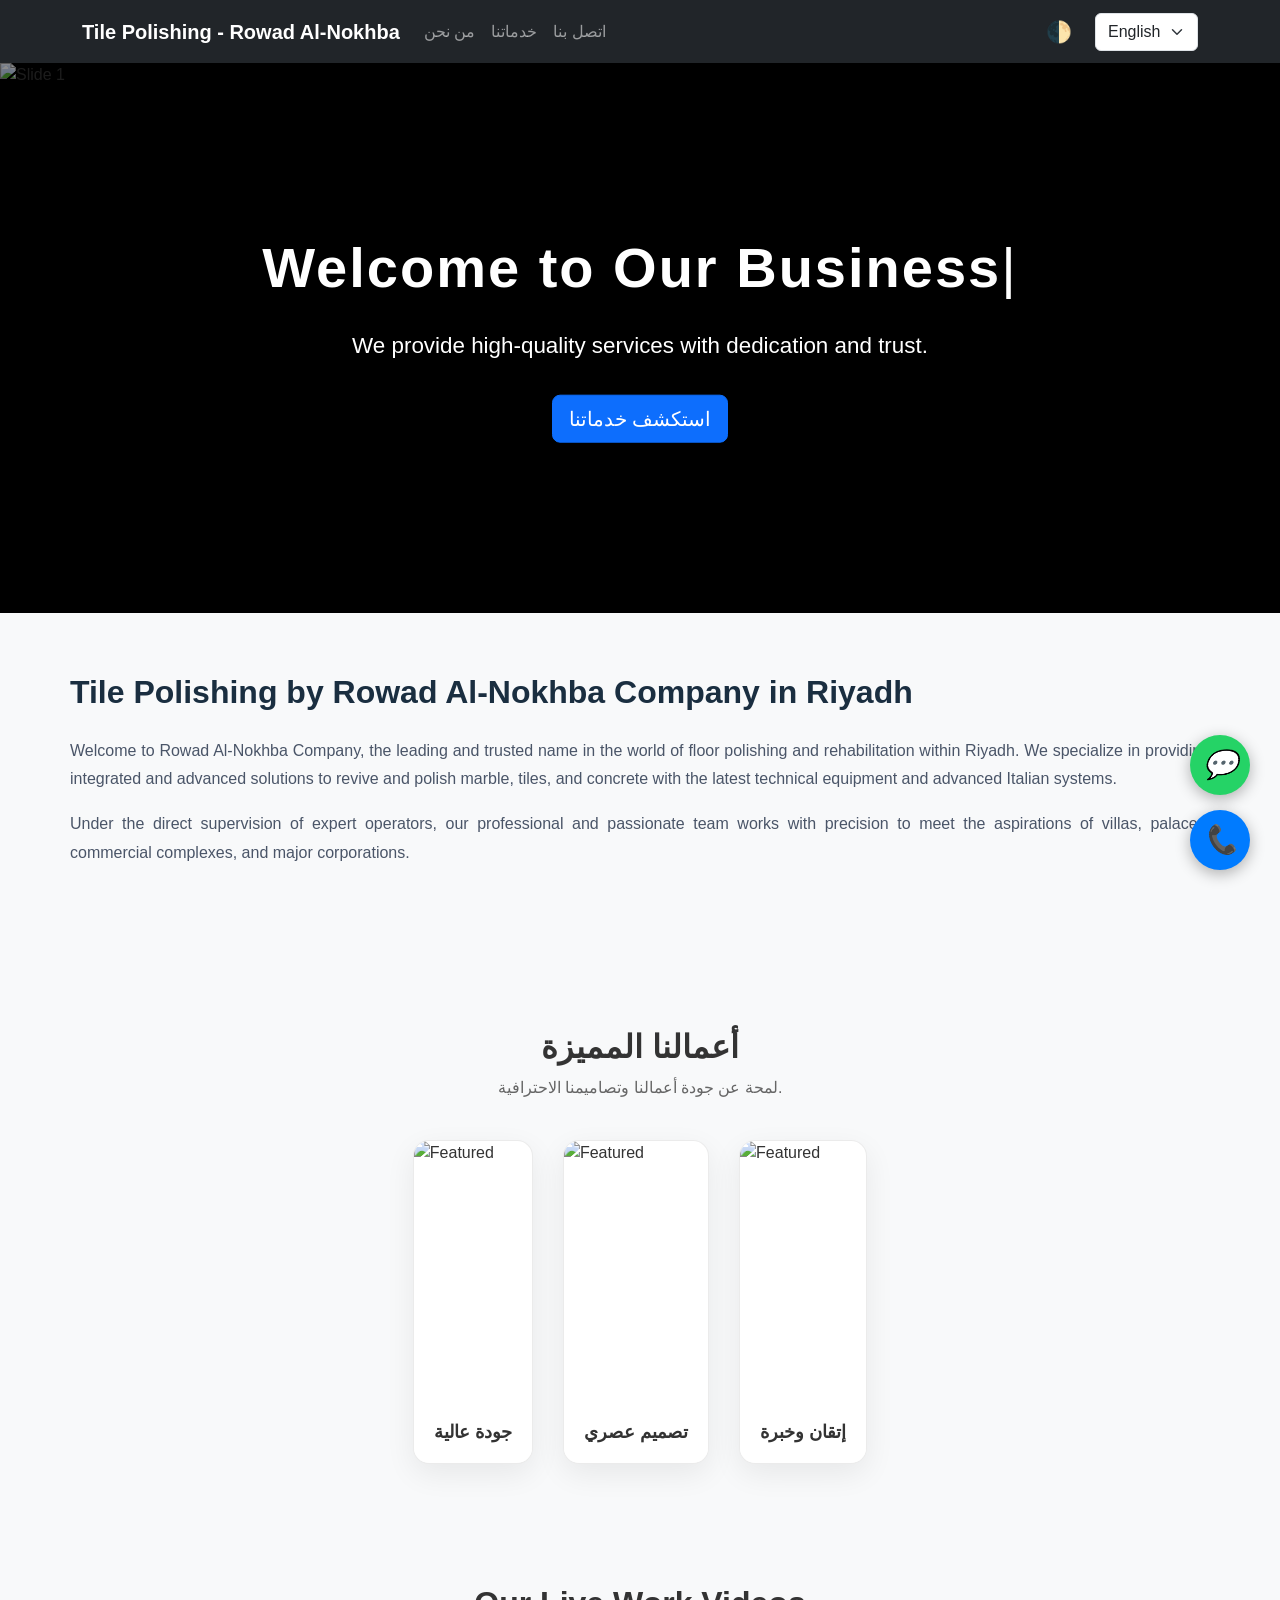
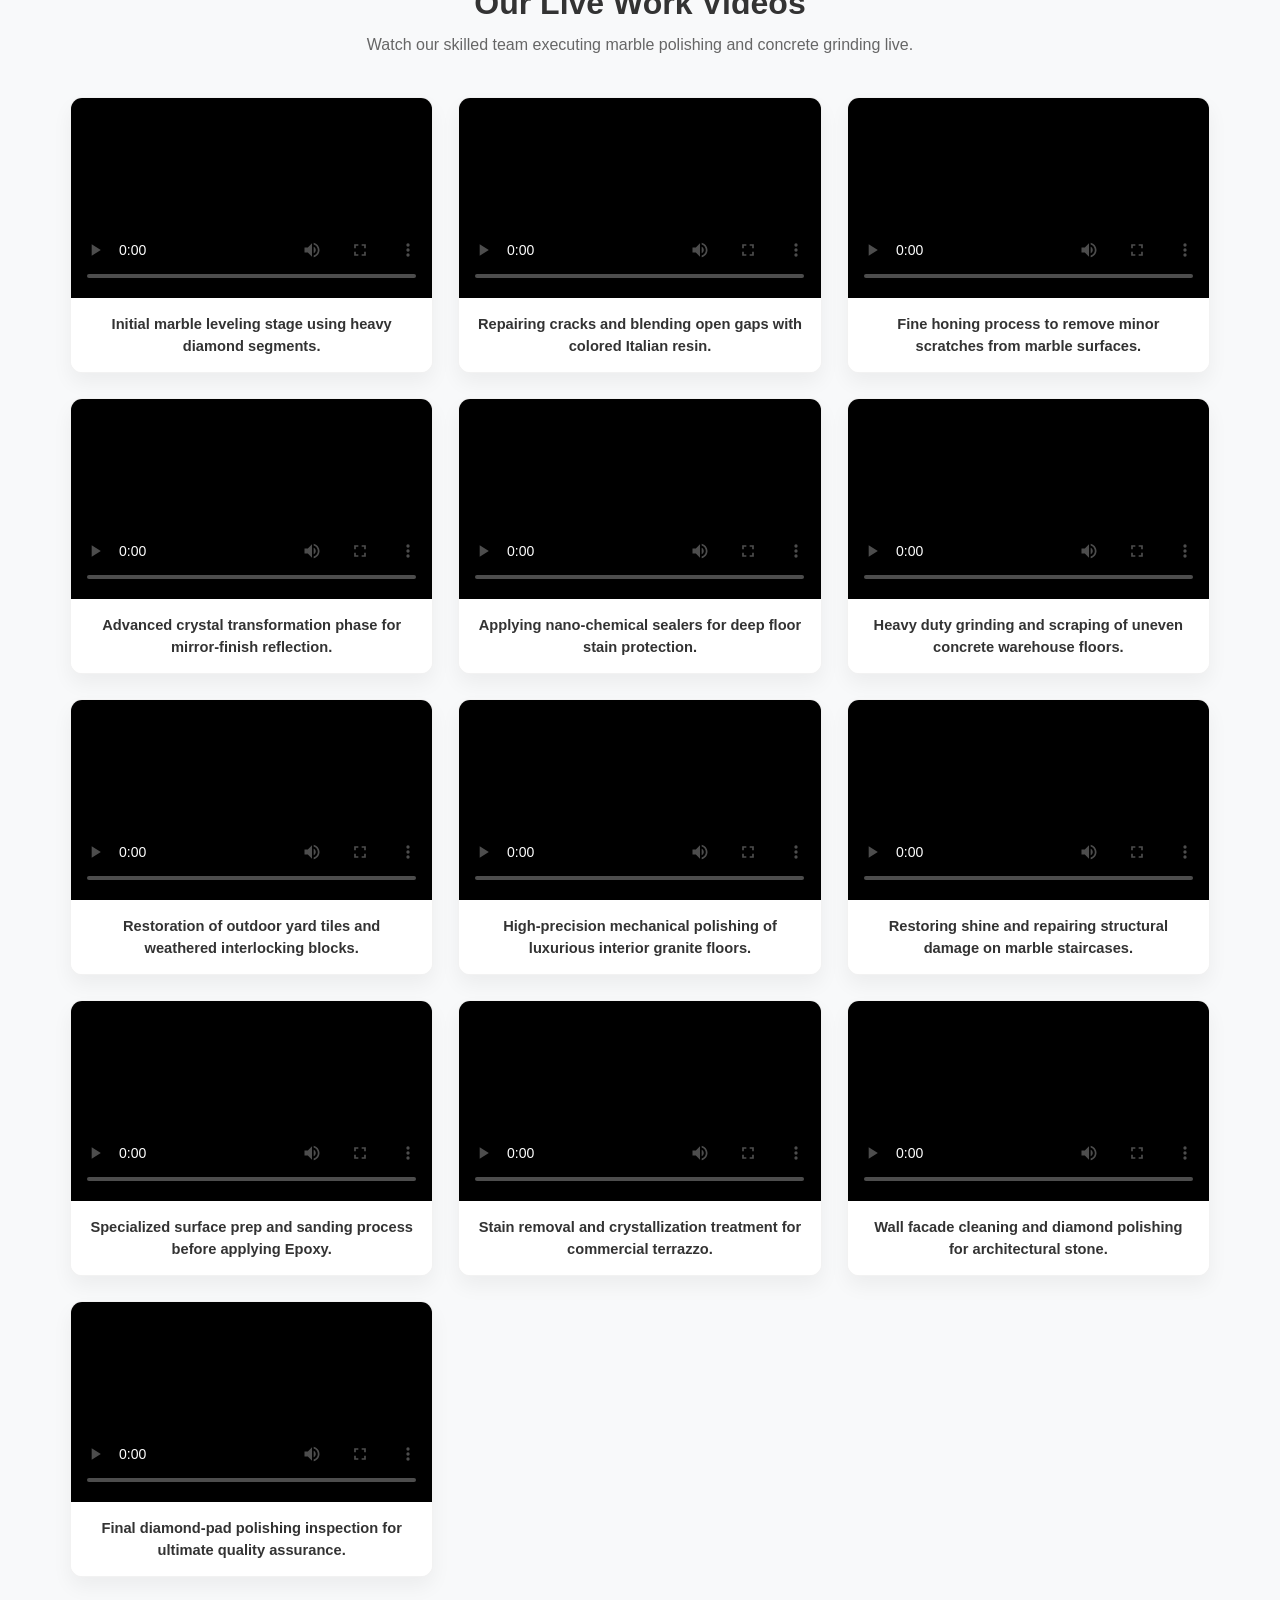
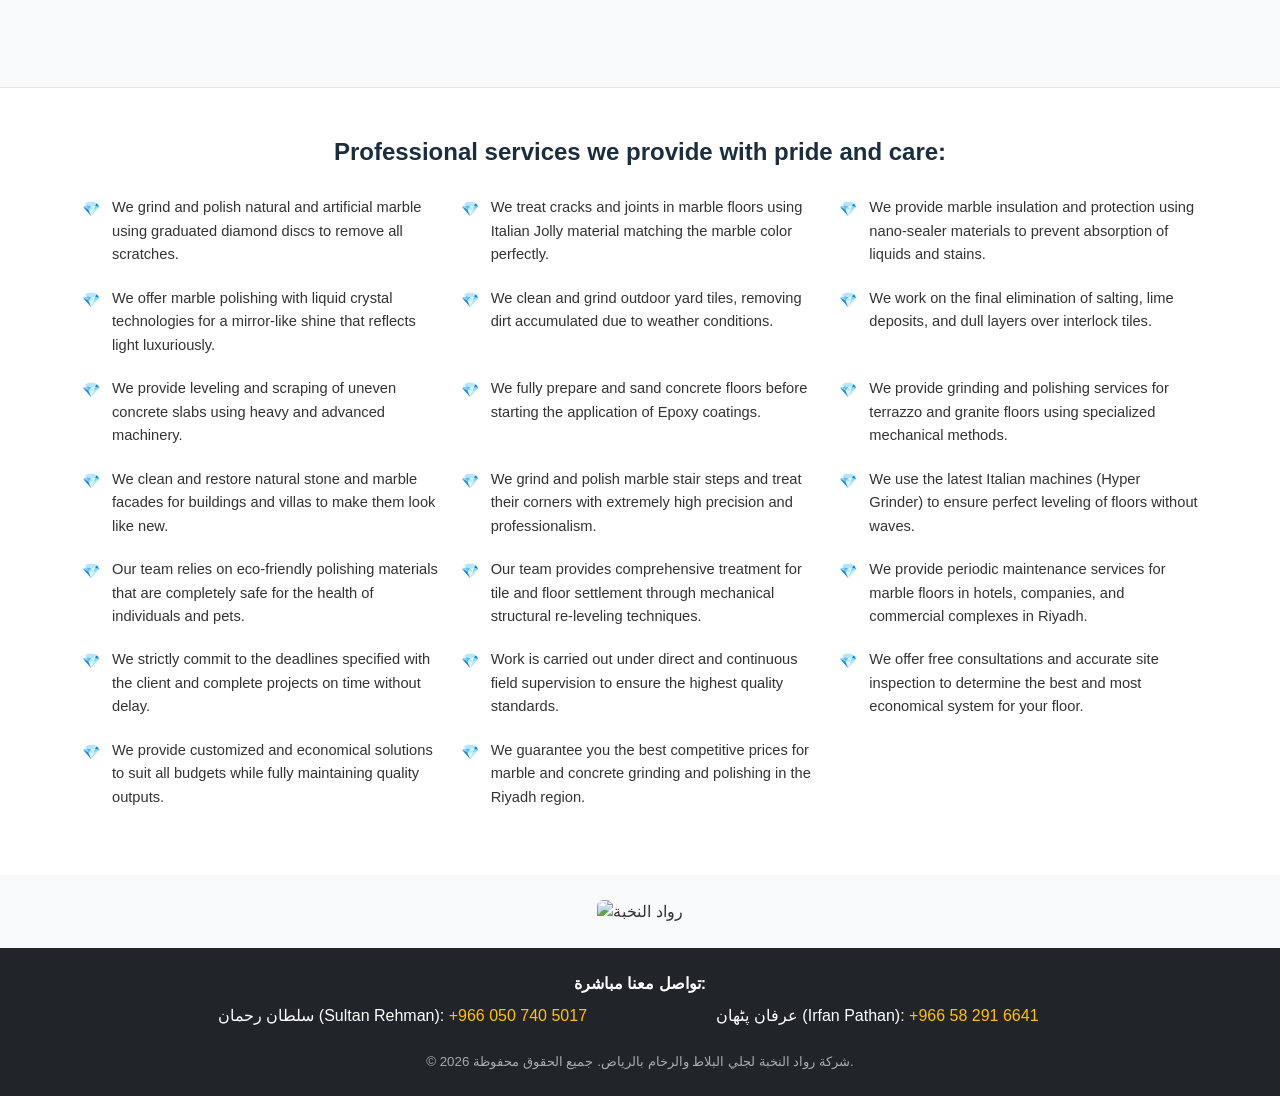
==== index.html @ 77da50af "Add files via upload" ====
<!DOCTYPE html>
<html lang="ar" dir="rtl">
<head>
  <meta charset="UTF-8">
  <meta name="google-site-verification" content="sylWSc36HoH8k6CfKswODOlBBkQBRwZ7b3nXuxPUmEs" />
  
  <title>شركة جلي بلاط ورخام بالرياض | رواد النخبة لتلميع الرخام</title>
  <meta name="description" content="افضل شركة جلي بلاط ورخام بالرياض. نقدم خدمات جلي وتلميع الرخام، تنظيف السيراميك، جلي الجرانيت، وتلميع أرضيات الموزايكو بأحدث الأجهزة وبأقل الأسعار. اتصل بنا الآن.">
  
  <!-- Updated 100+ Comprehensive Saudi SEO Keywords -->
  <meta name="keywords" content="شركة جلي بلاط بالرياض, شركة جلي رخام بالرياض, جلي بلاط بالرياض, جلي رخام بالرياض, تلميع رخام بالرياض, جلي وتلميع بلاط بالرياض, افضل شركة جلي بلاط بالرياض, ارخص شركة جلي بلاط بالرياض, جلي سيراميك بالرياض, جلي وتلميع الرخام والسيراميك, تنظيف وتلميع البلاط بالرياض, جلي رخام كريستال, جلي درج الرخام بالرياض, معالجة فواصل الرخام بالرياض, جلي بلاط حي الياسمين الرياض, جلي رخام حي الصحافة الرياض, شركة جلي بلاط حي النرجس الرياض, جلي بلاط حي الملقا الرياض, جلي رخام شمال الرياض, شركة جلي بلاط شرق الرياض, أسعار جلي البلاط والرخام بالرياض, جلي رخام طبيعي, جلي بلاط موزاييك, تلميع البورسلين, جلي وتلميع الجرانايت, إزالة البقع من الرخام, جلي بلاط حي العقيق, شركة جلي رخام حي العليا, جلي بلاط حي الملز, جلي رخام حي الروضة, جلي بلاط حي الورود, جلي رخام حي النسيم, جلي بلاط حي الشفاء, شركة جلي رخام حي طويق, جلي رخام جنوب الرياض, جلي بلاط غرب الرياض, شركة جلي بلاط وسط الرياض, أرخص سعر جلي رخام, تكلفة جلي الرخام بالمتر, فني جلي بلاط بالرياض ممتاز, شركة جلي رخام عمالة فلبينية, جلي بلاط بالسعودية, جلي رخام الفلل والقصور, تلميع بلاط الشقق والمكاتب, رواد النخبة">

  <meta name="robots" content="index, follow">
  <link rel="canonical" href="https://جلي-بلاط-رواد-النخبة.com/">
  
  <meta property="og:type" content="website">
  <meta property="og:url" content="https://جلي-بلاط-رواد-النخبة.com/">
  <meta property="og:title" content="شركة جلي بلاط ورخام بالرياض | رواد النخبة">
  <meta property="og:description" content="افضل خدمات جلي وتلميع الرخام والبلاط بالرياض بأسعار تنافسية واحترافية عالية.">
  <meta name="viewport" content="width=device-width, initial-scale=1">
  <link href="https://cdn.jsdelivr.net/npm/bootstrap@5.3.2/dist/css/bootstrap.min.css" rel="stylesheet">
  <link rel="stylesheet" href="style.css">
  <link rel="preconnect" href="https://fonts.googleapis.com">
  <link rel="preconnect" href="https://fonts.gstatic.com" crossorigin>
  <link href="https://fonts.googleapis.com/css2?family=Cairo:wght@400;600;700;800&display=swap" rel="stylesheet">
  <style>
    .business-details-section { padding: 60px 0; background-color: transparent; }
    .business-title-main { font-weight: 800; color: #1a2e40; margin-bottom: 25px; }
    .business-p-text { font-size: 12pt; line-height: 1.8; text-align: justify; color: #4a5568; }
    
    /* Video Gallery Responsive Layout Grid */
    .video-gallery-section { padding: 60px 0; background: transparent; }
    .video-grid { display: grid; grid-template-columns: repeat(auto-fit, minmax(320px, 1fr)); gap: 25px; margin-top: 35px; }
    .video-card { background: var(--card-bg); border-radius: 12px; overflow: hidden; box-shadow: 0 10px 20px rgba(0,0,0,0.05); transition: transform 0.3s ease, box-shadow 0.3s ease; border: 1px solid rgba(128,128,128,0.1); }
    .video-card:hover { transform: translateY(-5px); box-shadow: 0 15px 30px rgba(0,0,0,0.12); }
    .video-card video { width: 100%; height: 200px; object-fit: cover; display: block; background: #000; }
    .video-info-box { padding: 15px; background: var(--card-bg); text-align: center; }
    .video-info-box p { font-size: 11pt; font-weight: 600; margin: 0; color: var(--text-color); line-height: 1.5; }
    
    /* Footer Sentences Responsive Grid Styling */
    .footer-sentences-section { padding: 50px 0; background: var(--card-bg); margin-top: 50px; border-top: 1px solid rgba(128, 128, 128, 0.2); }
    .services-sentence-list { list-style: none; padding: 0; display: grid; grid-template-columns: repeat(auto-fit, minmax(300px, 1fr)); gap: 20px; margin-top: 30px; }
    .services-sentence-list li { position: relative; padding-left: 30px; font-size: 11pt; line-height: 1.6; color: var(--text-color); }
    body[dir="rtl"] .services-sentence-list li { padding-left: 0; padding-right: 30px; }
    .services-sentence-list li::before { content: "💎"; position: absolute; left: 0; top: 2px; }
    body[dir="rtl"] .services-sentence-list li::before { left: auto; right: 0; }
    
    body.dark-mode .business-title-main { color: #ffffff !important; }
    body.dark-mode .business-p-text { color: #cbd5e1 !important; }
  </style>
</head>
<body>
  <div id="pageProgressBar"></div>

  <nav class="navbar navbar-expand-lg navbar-dark bg-dark sticky-top">
    <div class="container">
      <a class="navbar-brand fw-bold" id="navBrandName" href="index.html">شركة رواد النخبة لجلي البلاط والرخام بالرياض</a>
      <button class="navbar-toggler" type="button" data-bs-toggle="collapse" data-bs-target="#mainNav">
        <span class="navbar-toggler-icon"></span>
      </button>
      <div class="collapse navbar-collapse" id="mainNav">
        <ul class="navbar-nav me-auto mb-2 mb-lg-0">
          <li class="nav-item"><a class="nav-link" href="about.html">من نحن</a></li>
          <li class="nav-item"><a class="nav-link" href="services.html">خدماتنا</a></li>
          <li class="nav-item"><a class="nav-link" href="contact.html">اتصل بنا</a></li>
        </ul>
        <div class="d-flex align-items-center">
          <button id="themeToggle" class="theme-toggle-btn" title="Toggle Theme">🌓</button>
          <select id="languageSwitcher" class="form-select">
            <option value="ar">العربية</option>
            <option value="en">English</option>
            <option value="ur">اردو</option>
          </select>
        </div>
      </div>
    </div>
  </nav>

  <div class="hero-slider-container" dir="ltr">
      <div class="hero-slider">
          <img src="01.jpg" alt="Slide 1">
          <img src="02.jpg" alt="Slide 2">
          <img src="03.jpg" alt="Slide 3">
          <img src="04.jpg" alt="Slide 4">
          <img src="05.jpg" alt="Slide 5">
          <img src="06.jpg" alt="Slide 6">
          <img src="07.jpg" alt="Slide 7">
          <img src="08.jpg" alt="Slide 8">
          <img src="09.jpg" alt="Slide 9">
          <img src="10.jpg" alt="Slide 10">
      </div>
      <div class="hero-overlay-content">
          <h1 id="homeTitle"><span id="typist-text"></span><span class="typed-cursor">|</span></h1>
          <p id="homeDesc">نقدم أفضل خدمات جلي وتلميع البلاط والرخام بأعلى جودة واحترافية بالرياض.</p>
          <a href="services.html" class="btn btn-primary btn-lg mt-3">استكشف خدماتنا</a>
      </div>
  </div>

  <section class="business-details-section container">
      <div class="row">
          <div class="col-12 mb-4">
              <h2 class="business-title-main" id="aboutBizTitle">لماذا اختيار شركة رواد النخبة بالرياض؟</h2>
              <p class="business-p-text" id="aboutBizDesc1">نحن في شركة رواد النخبة نعتبر الخيار الأول لكل من يبحث عن الجودة والدقة في اعمال جلي وتلميع الرخام والبلاط والسيراميك والجرانيت بمدينة الرياض. نعتمد على أحدث الأجهزة والمعدات الألمانية والإيطالية الحديثة.</p>
              <p class="business-p-text" id="aboutBizDesc2">فريق العمل لدينا يمتلك خبرة طويلة في معالجة الفواصل، إزالة التشققات، وإعادة البريق الطبيعي للرخام القديم والجديد ليعود كأنه تم تركيب للتو وبأقل الأسعار التنافسية.</p>
          </div>
      </div>
  </section>

  <section class="three-d-perspective container">
      <h2 style="text-align: center; margin-bottom: 10px; font-weight: 700;">أعمالنا المميزة</h2>
      <p style="text-align: center; color: var(--sub-text); margin-bottom: 40px;">لمحة عن جودة أعمالنا وتصاميمنا الاحترافية.</p>
      
      <div class="home-3d-wrapper">
          <div class="card-3d"><img src="11.jpg" alt="Featured" class="lightbox-trigger"><div class="card-info"><h3>جودة عالية</h3></div></div>
          <div class="card-3d"><img src="12.jpg" alt="Featured" class="lightbox-trigger"><div class="card-info"><h3>تصميم عصري</h3></div></div>
          <div class="card-3d"><img src="13.jpg" alt="Featured" class="lightbox-trigger"><div class="card-info"><h3>إتقان وخبرة</h3></div></div>
      </div>
  </section>

  <section class="video-gallery-section container">
      <h2 style="text-align: center; font-weight: 700; margin-bottom: 10px;" id="videoMainTitle">فيديوهات أعمالنا</h2>
      <p style="text-align: center; color: var(--sub-text); margin-bottom: 40px;" id="videoMainSub">شاهد فريقنا المحترف وهو يقوم بعمليات جلي وتلميع الرخام مباشرة.</p>
      
      <div class="video-grid" id="dynamicVideoGrid">
          </div>
  </section>

  <section class="footer-sentences-section">
      <div class="container">
          <h3 class="business-title-main" style="font-size: 18pt; text-align: center;" id="listTitle">خدماتنا الرئيسية</h3>
          <ul class="services-sentence-list" id="arabicSentencesList">
              <li>جلي وتلميع الرخام الطبيعي والصناعي بكفاءة عالية.</li>
              <li>تنظيف وجلي البلاط وإزالة البقع المستعصية.</li>
              <li>تلميع أرضيات السيراميك والجرانيت والموزايكو.</li>
              <li>معالجة الفواصل وسد الشقوق بأفضل المواد المستوردة.</li>
          </ul>
      </div>
  </section>

  <!-- Center Image 51.jpg right above footer contact details -->
  <div class="container text-center my-4">
      <img src="51.jpg" alt="رواد النخبة" class="img-fluid rounded" style="max-height: 600px; object-fit: cover;">
  </div>

  <!-- Footer Contact Details -->
  <footer class="bg-dark text-white text-center py-4 mt-4">
      <div class="container">
          <p class="mb-2 fw-bold" style="font-size: 12pt;">تواصل معنا مباشرة:</p>
          <div class="row justify-content-center">
              <div class="col-md-5 mb-2">
                  <span>سلطان رحمان (Sultan Rehman): </span>
                  <a href="tel:+9660507405017" class="text-warning text-decoration-none" dir="ltr">+966 050 740 5017</a>
              </div>
              <div class="col-md-5 mb-2">
                  <span>عرفان پٹھان (Irfan Pathan): </span>
                  <a href="tel:+966582916641" class="text-warning text-decoration-none" dir="ltr">+966 58 291 6641</a>
              </div>
          </div>
          <p class="mt-3 mb-0" style="font-size: 10pt; color: #aaa;">&copy; 2026 شركة رواد النخبة لجلي البلاط والرخام بالرياض. جميع الحقوق محفوظة.</p>
      </div>
  </footer>

  <div id="lightboxModal" class="lightbox-modal">
      <span class="lightbox-close" id="lightboxClose">&times;</span>
      <img class="lightbox-content" id="lightboxImg">
  </div>

  <div id="backToTop" class="back-to-top" title="Scroll to Top">▲</div>

  <div class="floating-actions-bar">
      <a href="https://wa.me/966507405017" target="_blank" class="action-btn btn-whatsapp" title="WhatsApp Chat"><i>💬</i></a>
      <a href="tel:+966507405017" class="action-btn btn-call" title="Call Us Now"><i>📞</i></a>
  </div>

  <script src="https://cdn.jsdelivr.net/npm/bootstrap@5.3.2/dist/js/bootstrap.bundle.min.js"></script>
  <script src="lang.js"></script>
</body>
</html>
---- style.css ----
/* --- GLOBAL BUSINESS THEME & VARIABLE CONTROL --- */
:root {
    --bg-color: #f8f9fa;
    --text-color: #333333;
    --card-bg: #ffffff;
    --sub-text: #666666;
    --border-color: rgba(0, 0, 0, 0.08);
    --primary-color: #007bff;
}

[data-theme="dark"] {
    --bg-color: #121212;
    --text-color: #e0e0e0;
    --card-bg: #1e1e1e;
    --sub-text: #b0b0b0;
    --border-color: rgba(255, 255, 255, 0.08);
    --primary-color: #375a7f;
}

body {
    font-family: 'Segoe UI', Tahoma, Geneva, Verdana, sans-serif;
    background-color: var(--bg-color);
    color: var(--text-color);
    overflow-x: hidden;
    transition: background-color 0.3s ease, color 0.3s ease;
}

/* --- LIVE PAGE LOADING PROGRESS BAR --- */
#pageProgressBar {
    position: fixed;
    top: 0;
    left: 0;
    height: 4px;
    width: 0%;
    background-color: #ffc107;
    z-index: 10050;
    transition: width 0.1s ease;
}

/* --- THEME TOGGLE BUTTON STYLES --- */
.theme-toggle-btn {
    background: none;
    border: none;
    font-size: 1.3rem;
    cursor: pointer;
    padding: 8px;
    margin-right: 15px;
    color: #fff;
    transition: transform 0.2s;
}
.theme-toggle-btn:hover {
    transform: scale(1.1);
}

/* --- TYPIST EFFECT CURSOR --- */
.typed-cursor {
    font-weight: 200;
    animation: blinkTypist 0.7s infinite;
}
@keyframes blinkTypist {
    0%, 100% { opacity: 1; }
    50% { opacity: 0; }
}

/* --- PROFESSIONAL HERO AUTO-SLIDER (FIXED) --- */
.hero-slider-container {
    position: relative;
    width: 100%;
    height: 550px;
    overflow: hidden;
    background: #000000;
}

.hero-slider {
    display: flex;
    width: 1000%;
    height: 100%;
    margin: 0;
    padding: 0;
    animation: autoScrollSlider 35s infinite ease-in-out;
}

/* Force Left to Right alignment inside slider even in Arabic/Urdu */
body[dir="rtl"] .hero-slider {
    flex-direction: row;
}

.hero-slider img {
    width: 10%;
    height: 100%;
    object-fit: cover;
    filter: brightness(55%);
    display: block;
}

.hero-overlay-content {
    position: absolute;
    top: 50%;
    left: 50%;
    transform: translate(-50%, -50%);
    text-align: center;
    color: #ffffff;
    z-index: 10;
    width: 80%;
}

.hero-overlay-content h1 {
    font-size: 3.5rem;
    font-weight: 800;
    letter-spacing: 2px;
    margin-bottom: 15px;
    text-shadow: 0 4px 15px rgba(0,0,0,0.6);
    min-height: 80px;
}

.hero-overlay-content p {
    font-size: 1.4rem;
    text-shadow: 0 2px 10px rgba(0,0,0,0.5);
}

/* Smooth Navigation Loop over 10 elements */
@keyframes autoScrollSlider {
    0%, 8% { transform: translateX(0); }
    10%, 18% { transform: translateX(-10%); }
    20%, 28% { transform: translateX(-20%); }
    30%, 38% { transform: translateX(-30%); }
    40%, 48% { transform: translateX(-40%); }
    50%, 58% { transform: translateX(-50%); }
    60%, 68% { transform: translateX(-60%); }
    70%, 78% { transform: translateX(-70%); }
    80%, 88% { transform: translateX(-80%); }
    90%, 98% { transform: translateX(-90%); }
    100% { transform: translateX(0); }
}

/* Force Left-To-Right direction transformations for animation engine */
/* Sahi Tareeqa: Keyframes ko hamesha baher alag rakhein */
@keyframes autoScrollSliderRTL {
    0%, 8% { transform: translateX(0); }
    10%, 18% { transform: translateX(10%); }
    20%, 28% { transform: translateX(20%); }
    30%, 38% { transform: translateX(30%); }
    40%, 48% { transform: translateX(40%); }
    50%, 58% { transform: translateX(50%); }
    60%, 68% { transform: translateX(60%); }
    70%, 78% { transform: translateX(70%); }
    80%, 88% { transform: translateX(80%); }
    90%, 98% { transform: translateX(90%); }
    100% { transform: translateX(0); }
}

/* Agar aapko is animation ko RTL par apply karna hai, to niche is tarah likhein: */
body[dir="rtl"] .your-slider-track-class {
    animation: autoScrollSliderRTL 25s infinite linear;
}

/* --- SKELETON LOADING SCREEN (PREMIUM LAZY LOADING) --- */
.skeleton-card {
    background: var(--card-bg);
    border-radius: 16px;
    overflow: hidden;
    height: 360px;
    border: 1px solid var(--border-color);
    position: relative;
}
.skeleton-img {
    width: 100%;
    height: 260px;
    background: linear-gradient(90deg, #eceff1 25%, #f6f7f8 50%, #eceff1 75%);
    background-size: 200% 100%;
    animation: skeletonShine 1.5s infinite;
}
.skeleton-text {
    height: 20px;
    width: 70%;
    margin: 25px auto 0 auto;
    background: linear-gradient(90deg, #eceff1 25%, #f6f7f8 50%, #eceff1 75%);
    background-size: 200% 100%;
    animation: skeletonShine 1.5s infinite;
    border-radius: 4px;
}
[data-theme="dark"] .skeleton-img, 
[data-theme="dark"] .skeleton-text {
    background: linear-gradient(90deg, #2c2c2c 25%, #3a3a3a 50%, #2c2c2c 75%);
    background-size: 200% 100%;
}
@keyframes skeletonShine {
    0% { background-position: 200% 0; }
    100% { background-position: -200% 0; }
}

/* Loaded configurations */
.card-3d.loading img,
.card-3d.loading .card-info {
    opacity: 0;
}

/* --- 3D GLORIOUS GALLERY STYLES --- */
.three-d-perspective {
    perspective: 1000px;
    padding: 60px 20px;
}

.home-3d-wrapper {
    display: flex;
    justify-content: center;
    gap: 30px;
    flex-wrap: wrap;
    margin-top: 30px;
}

.gallery-3d-grid {
    display: grid;
    grid-template-columns: repeat(auto-fill, minmax(280px, 1fr));
    gap: 35px;
    padding: 20px;
    max-width: 1200px;
    margin: 0 auto;
}

.card-3d {
    position: relative;
    background: var(--card-bg);
    border-radius: 16px;
    overflow: hidden;
    box-shadow: 0 10px 30px rgba(0, 0, 0, 0.07);
    transition: transform 0.5s cubic-bezier(0.25, 1, 0.5, 1), box-shadow 0.5s cubic-bezier(0.25, 1, 0.5, 1), background-color 0.3s;
    transform-style: preserve-3d;
    cursor: pointer;
    border: 1px solid var(--border-color);
}

.card-3d img {
    width: 100%;
    height: 260px;
    object-fit: cover;
    display: block;
    transition: transform 0.5s ease, opacity 0.3s ease;
}

.card-info {
    padding: 20px;
    background: var(--card-bg);
    transform: translateZ(20px);
    transition: background-color 0.3s, opacity 0.3s ease;
}

.card-info h3 {
    margin: 0;
    font-size: 1.15rem;
    color: var(--text-color);
    font-weight: 600;
}

.card-3d:hover {
    transform: translateY(-12px) rotateX(4deg) rotateY(-2deg) scale(1.02);
    box-shadow: 0 20px 40px rgba(0, 0, 0, 0.15);
}

.card-3d:hover img {
    transform: scale(1.06);
}

/* --- PREMIUM IMAGE LIGHTBOX POP-UP EFFECT --- */
.lightbox-modal {
    display: none;
    position: fixed;
    z-index: 10000;
    top: 0;
    left: 0;
    width: 100%;
    height: 100%;
    background-color: rgba(0, 0, 0, 0.9);
    align-items: center;
    justify-content: center;
    opacity: 0;
    transition: opacity 0.3s ease;
    backdrop-filter: blur(8px);
}

.lightbox-modal.show {
    display: flex;
    opacity: 1;
}

.lightbox-content {
    max-width: 85%;
    max-height: 80vh;
    border-radius: 8px;
    box-shadow: 0 5px 25px rgba(0,0,0,0.5);
    transform: scale(0.9);
    transition: transform 0.3s ease;
}

.lightbox-modal.show .lightbox-content {
    transform: scale(1);
}

.lightbox-close {
    position: absolute;
    top: 25px;
    right: 35px;
    color: #f1f1f1;
    font-size: 40px;
    font-weight: bold;
    cursor: pointer;
    transition: color 0.2s;
}

.lightbox-close:hover {
    color: #bbb;
}

/* --- INTERACTIVE FAQ ACCORDION --- */
.faq-section {
    padding: 60px 20px;
    max-width: 800px;
    margin: 0 auto;
}
.faq-item {
    background: var(--card-bg);
    border: 1px solid var(--border-color);
    border-radius: 8px;
    margin-bottom: 15px;
    overflow: hidden;
    transition: background-color 0.3s;
}
.faq-question {
    padding: 20px;
    font-weight: 600;
    cursor: pointer;
    display: flex;
    justify-content: space-between;
    align-items: center;
    user-select: none;
}
.faq-answer {
    max-height: 0;
    overflow: hidden;
    padding: 0 20px;
    color: var(--sub-text);
    transition: max-height 0.3s ease, padding 0.3s ease;
}
.faq-item.active .faq-answer {
    max-height: 200px;
    padding: 0 20px 20px 20px;
}
.faq-toggle-icon {
    transition: transform 0.3s;
}
.faq-item.active .faq-toggle-icon {
    transform: rotate(180deg);
}

/* --- BACK TO TOP FLOATING BUTTON --- */
.back-to-top {
    position: fixed;
    bottom: 180px;
    right: 30px;
    width: 50px;
    height: 50px;
    background-color: var(--primary-color);
    color: white;
    border-radius: 50%;
    display: flex;
    align-items: center;
    justify-content: center;
    font-size: 20px;
    cursor: pointer;
    box-shadow: 0 4px 10px rgba(0,0,0,0.2);
    opacity: 0;
    visibility: hidden;
    transition: opacity 0.3s, visibility 0.3s, transform 0.3s;
    z-index: 9998;
}
.back-to-top.show {
    opacity: 1;
    visibility: visible;
}
.back-to-top:hover {
    transform: scale(1.1);
    color: white;
}

/* --- FLOATING ACTIONS SMART WIDGETS --- */
.floating-actions-bar {
    position: fixed;
    bottom: 30px;
    right: 30px;
    display: flex;
    flex-direction: column;
    gap: 15px;
    z-index: 9999;
}

.action-btn {
    width: 60px;
    height: 60px;
    border-radius: 50%;
    display: flex;
    align-items: center;
    justify-content: center;
    color: white;
    text-decoration: none;
    font-size: 28px;
    box-shadow: 0 4px 15px rgba(0,0,0,0.3);
    transition: transform 0.3s ease, filter 0.3s ease;
}

.action-btn:hover {
    transform: scale(1.1) translateY(-3px);
    color: white;
}

.btn-whatsapp { background-color: #25D366; }
.btn-call { background-color: #007bff; }

/* --- PREMIUM 3D EFFECT FOR OWNER PORTRAIT IN ABOUT PAGE --- */
.owner-3d-perspective {
    perspective: 1000px;
    display: flex;
    justify-content: center;
    align-items: center;
    padding: 20px 0;
}

.owner-card-3d {
    position: relative;
    width: 280px; /* Portrait configuration size */
    height: 350px;
    border-radius: 16px;
    overflow: hidden;
    box-shadow: 0 15px 35px rgba(0, 0, 0, 0.12);
    /* Incline configuration for 3D look */
    transform: rotateX(6deg) rotateY(-8deg) scale(0.98);
    transform-style: preserve-3d;
    transition: transform 0.6s cubic-bezier(0.25, 1, 0.5, 1), box-shadow 0.6s cubic-bezier(0.25, 1, 0.5, 1);
    border: 1px solid var(--border-color);
    background: var(--card-bg);
}

.owner-img-3d {
    width: 100%;
    height: 100%;
    object-fit: cover;
    display: block;
    transition: transform 0.6s ease;
}

/* Hover Dynamic State (Interactive Physics) */
.owner-card-3d:hover {
    transform: translateY(-5px) rotateX(0deg) rotateY(0deg) scale(1.02);
    box-shadow: 0 25px 50px rgba(0, 0, 0, 0.22);
}

.owner-card-3d:hover .owner-img-3d {
    transform: scale(1.05);
}
/* --- PREMIUM BUSINESS FOOTER LAYOUT --- */
.business-footer-section {
    background-color: #1a1a1a; /* Professional Dark Base Layout */
    color: #ffffff;
    padding: 60px 0 20px 0;
    margin-top: 80px;
    border-top: 3px solid var(--primary-color);
}

/* Force specific structural rules under light/dark controls if needed */
[data-theme="dark"] .business-footer-section {
    background-color: #0d0d0d;
    border-top: 3px solid var(--primary-color);
}

.footer-brand-title {
    font-family: 'Cairo', sans-serif;
    font-size: 1.6rem;
    font-weight: 800;
    margin-bottom: 15px;
    color: #ffffff;
}

.footer-brand-desc {
    font-size: 10.5pt;
    line-height: 1.7;
    color: #b3b3b3;
}

.footer-heading-title {
    font-size: 1.25rem;
    font-weight: 700;
    margin-bottom: 20px;
    position: relative;
    padding-bottom: 8px;
    color: #ffffff;
}

.footer-heading-title::after {
    content: '';
    position: absolute;
    bottom: 0;
    left: 0;
    width: 40px;
    height: 2px;
    background-color: var(--primary-color);
}

body[dir="rtl"] .footer-heading-title::after {
    left: auto;
    right: 0;
}

.footer-contact-details {
    list-style: none;
    padding: 0;
    margin: 0;
}

.footer-contact-details li {
    display: flex;
    align-items: flex-start;
    gap: 12px;
    margin-bottom: 15px;
    font-size: 11pt;
}

.footer-icon {
    font-size: 1.2rem;
}

.footer-text, .footer-link-text {
    color: #b3b3b3;
    text-decoration: none;
    line-height: 1.5;
    transition: color 0.2s ease;
}

.footer-link-text:hover {
    color: var(--primary-color);
}

.footer-divider-line {
    border-top: 1px solid rgba(255, 255, 255, 0.1);
    margin: 40px 0 20px 0;
}

.footer-copyright-text {
    font-size: 9.5pt;
    color: #808080;
    margin: 0;
}
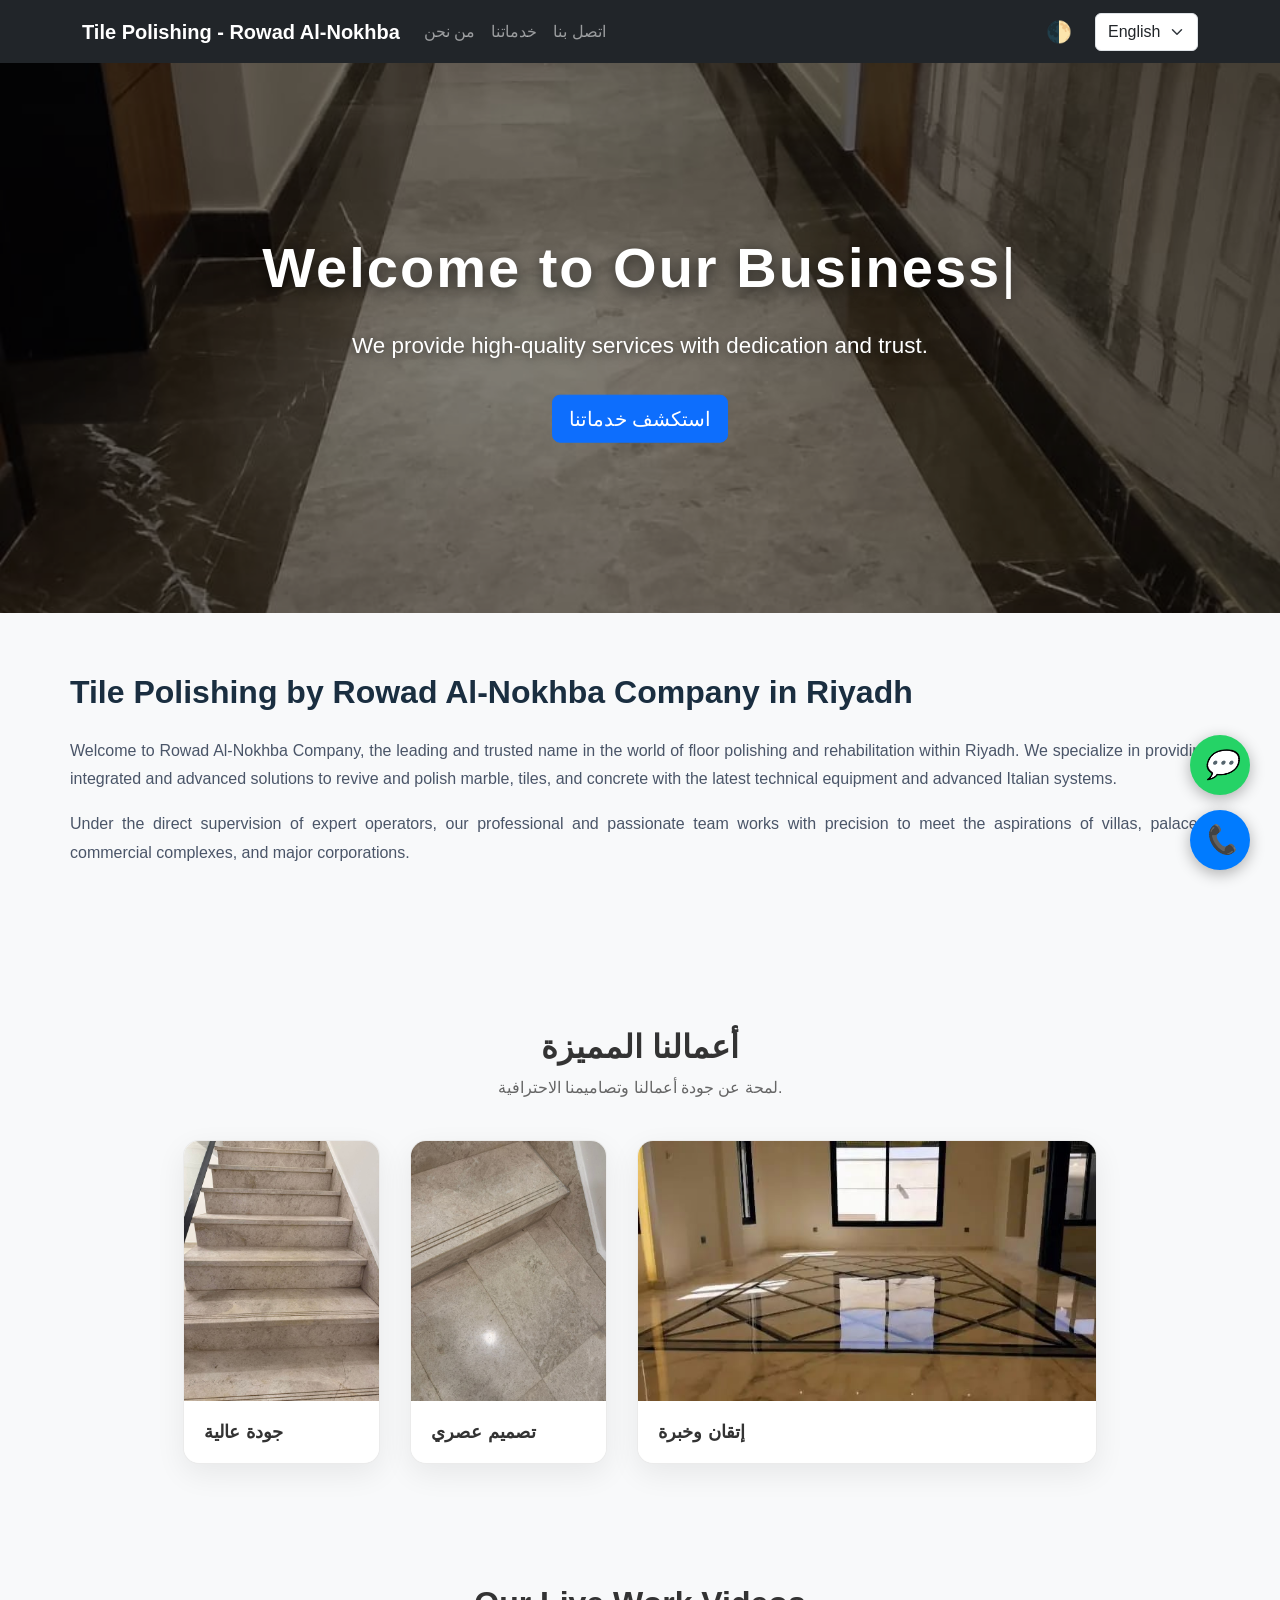
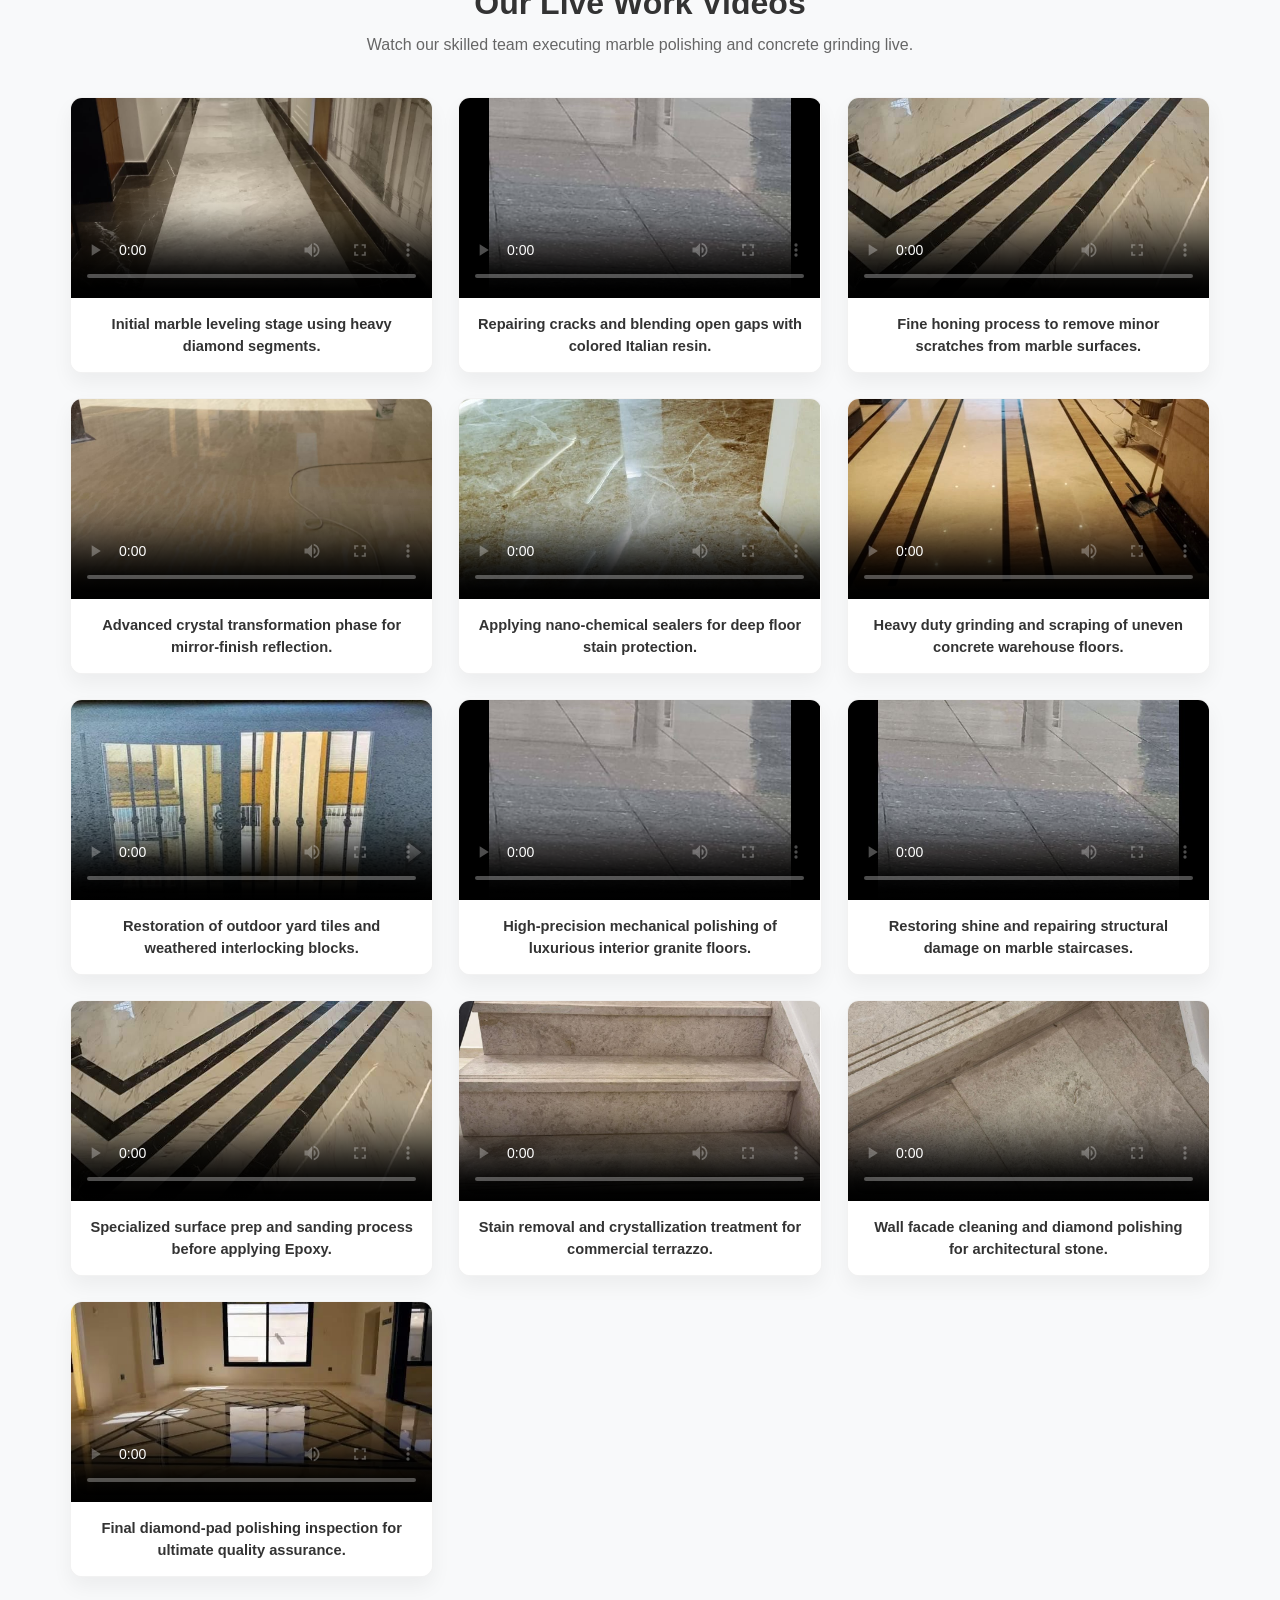
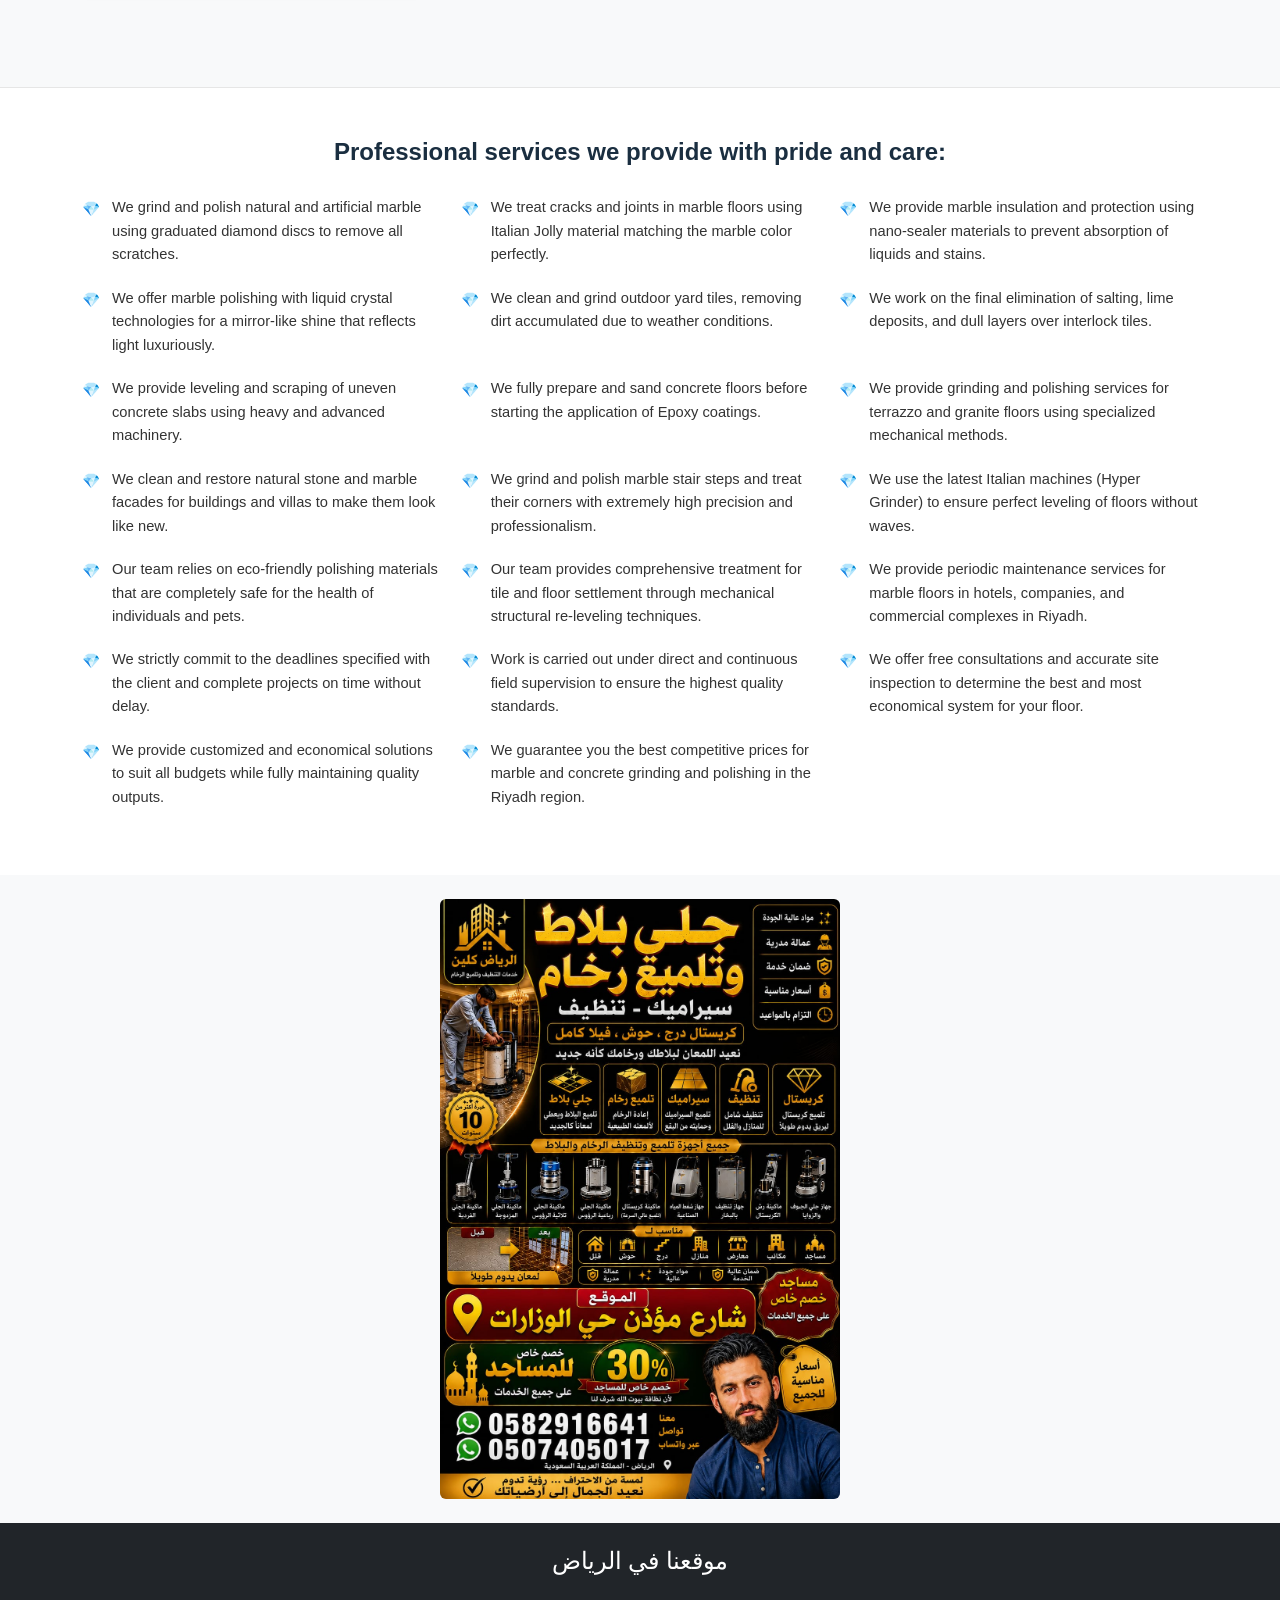
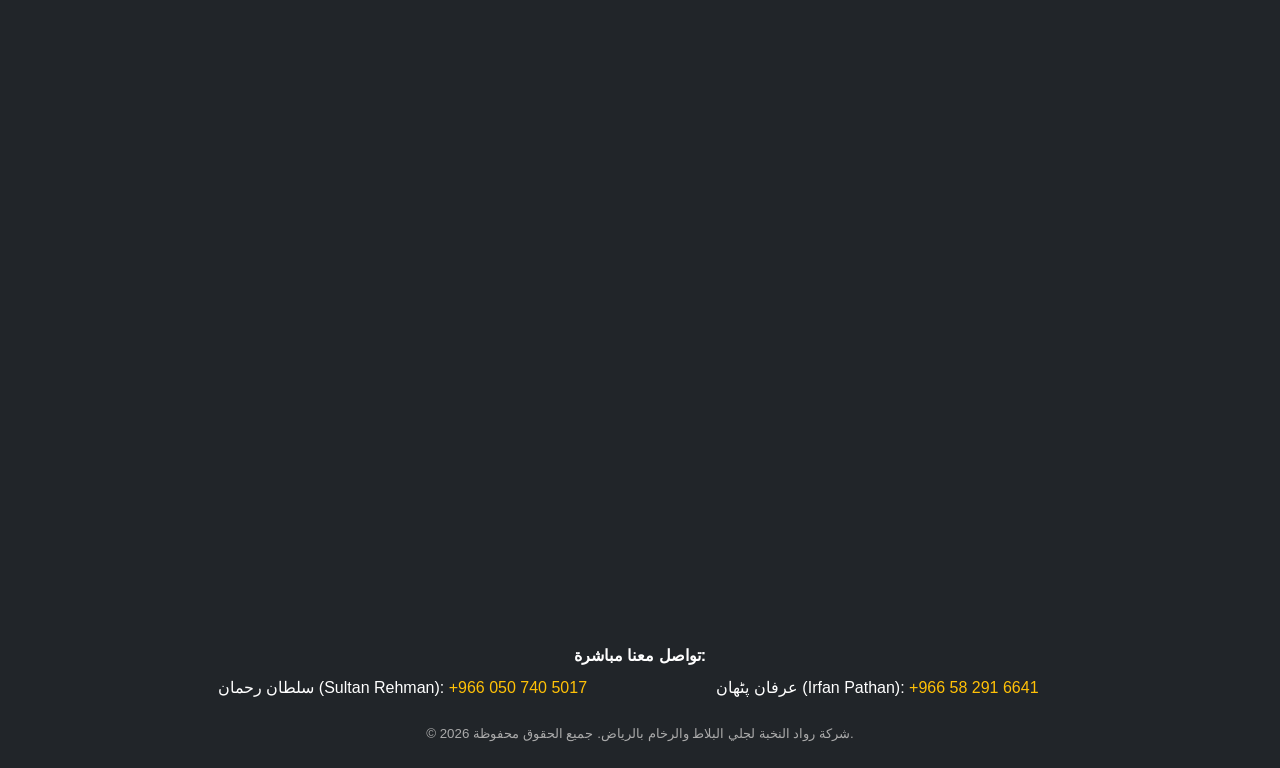
==== commit 6e7f4db3: "Add files via upload" ====
--- a/index.html
+++ b/index.html
@@ -145,6 +145,14 @@
   <!-- Footer Contact Details -->
   <footer class="bg-dark text-white text-center py-4 mt-4">
       <div class="container">
+          <!-- Riyadh Map Section -->
+          <div class="mb-4">
+              <h4 class="mb-3">موقعنا في الرياض</h4>
+              <div class="ratio ratio-16x9">
+                  <iframe src="https://www.google.com/maps/embed?pb=!1m18!1m12!1m3!1d463879.6381541411!2d46.52281133454659!3d24.72483154344159!2m3!1f0!2f0!3f0!3m2!1i1024!2i768!4f13.1!3m3!1m2!1s0x3e2f03890d489399%3A0xba974d1c98e79fd5!2sRiyadh%20Saudi%20Arabia!5e0!3m2!1sen!2s!4v1786857394485!5m2!1sen!2s" style="border:0;" allowfullscreen="" loading="lazy" referrerpolicy="strict-origin-when-cross-origin"></iframe>
+              </div>
+          </div>
+
           <p class="mb-2 fw-bold" style="font-size: 12pt;">تواصل معنا مباشرة:</p>
           <div class="row justify-content-center">
               <div class="col-md-5 mb-2">
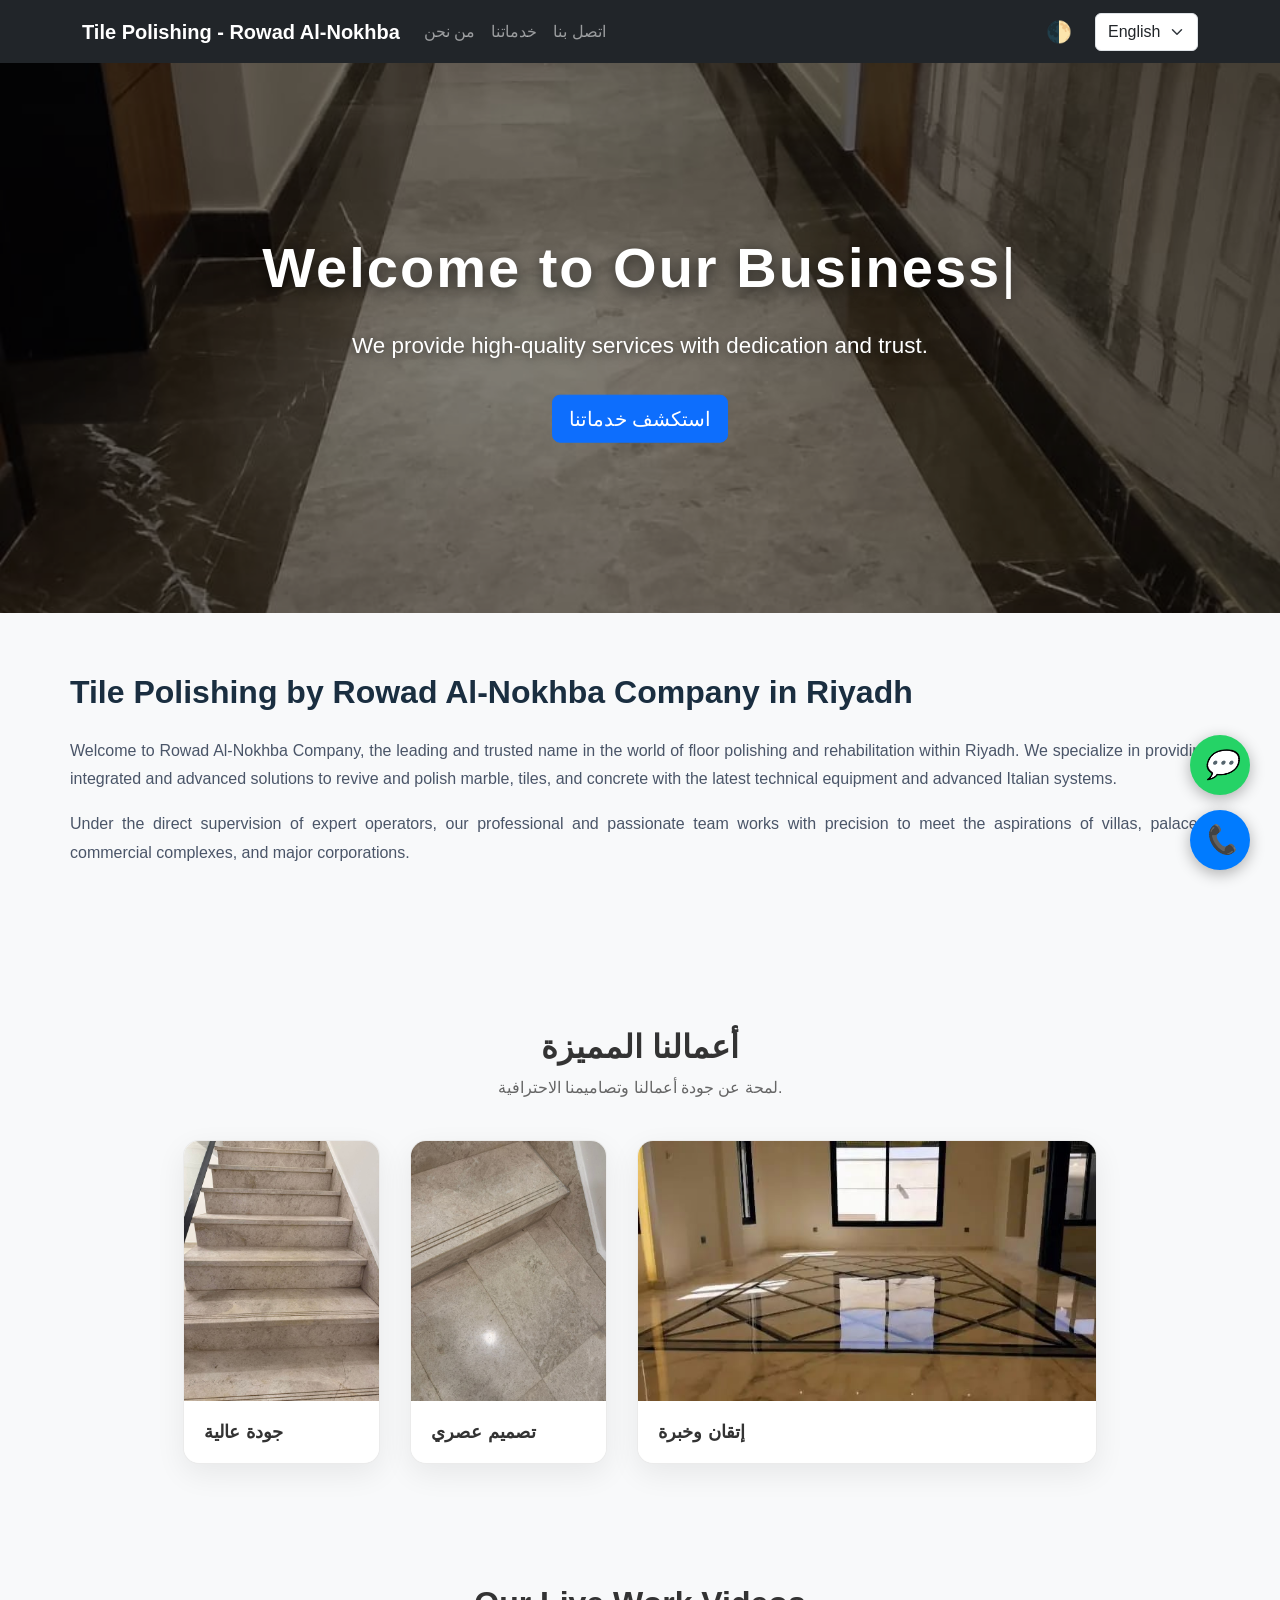
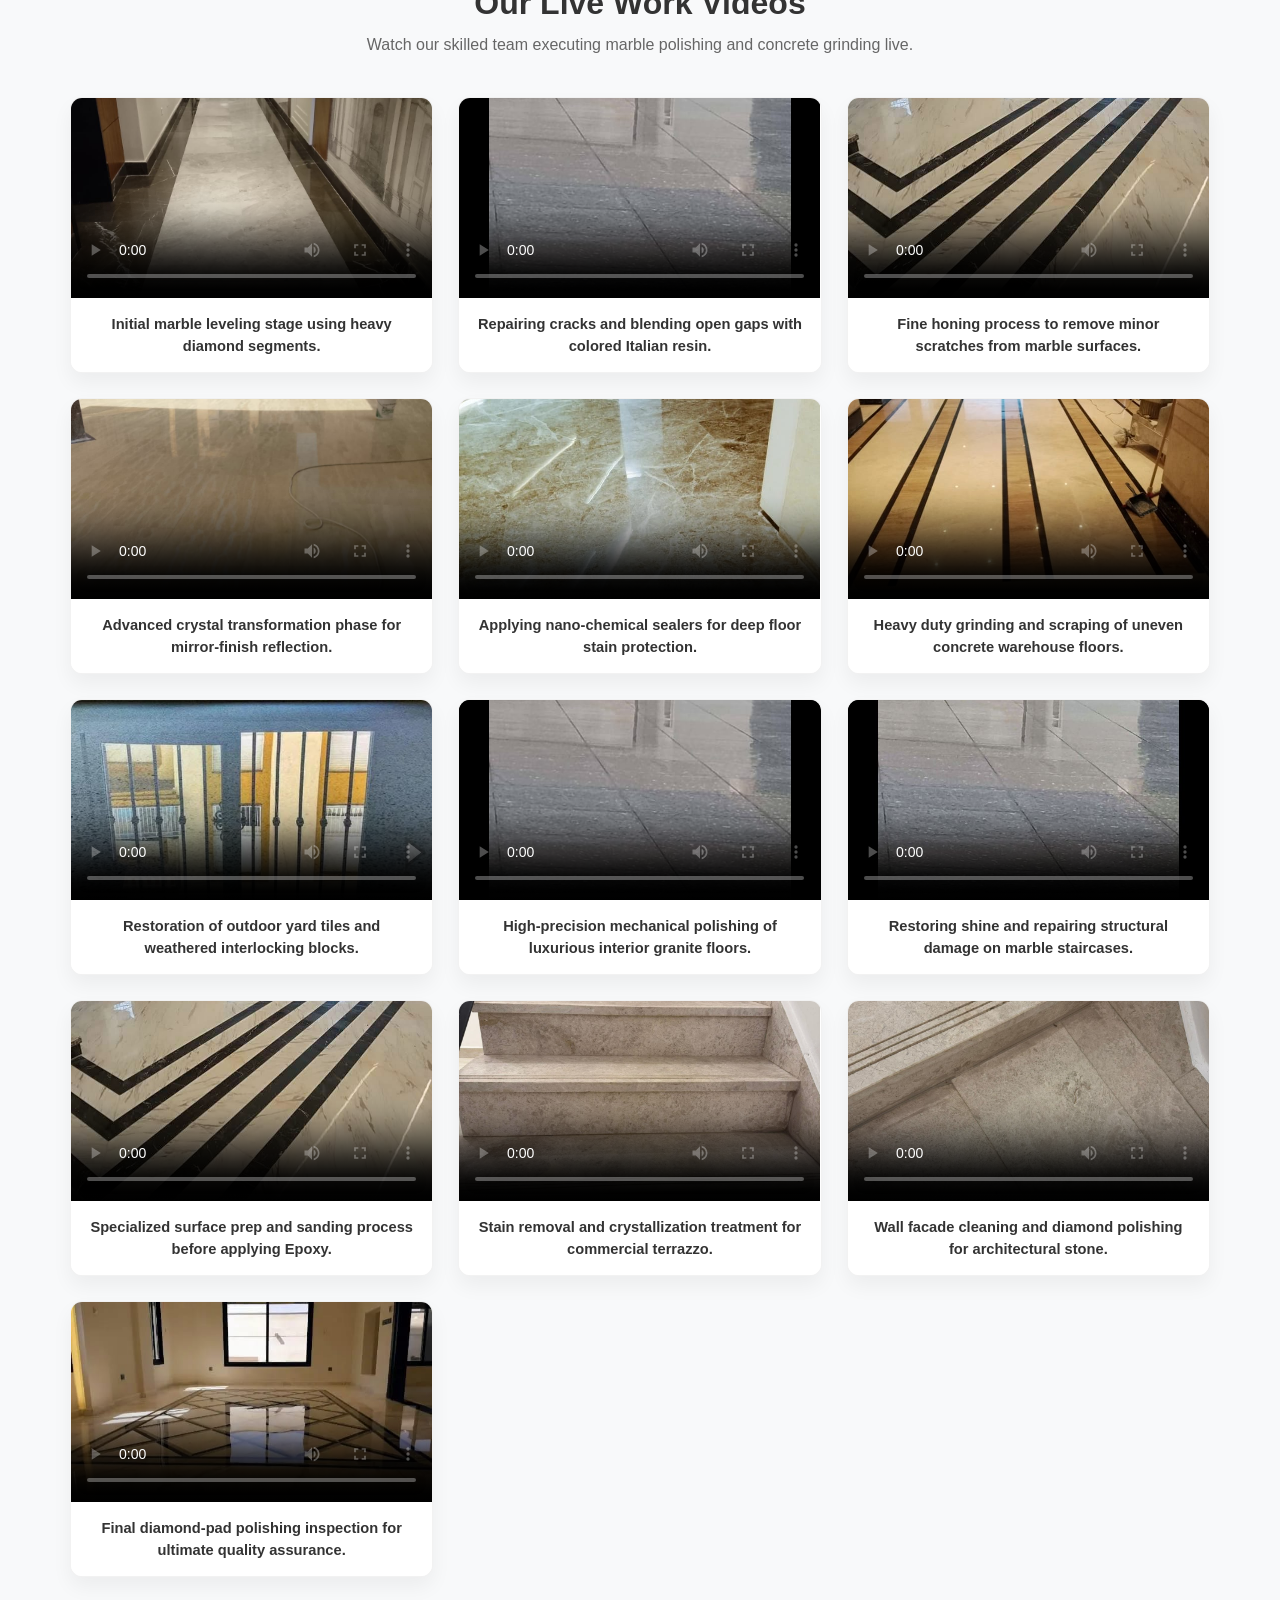
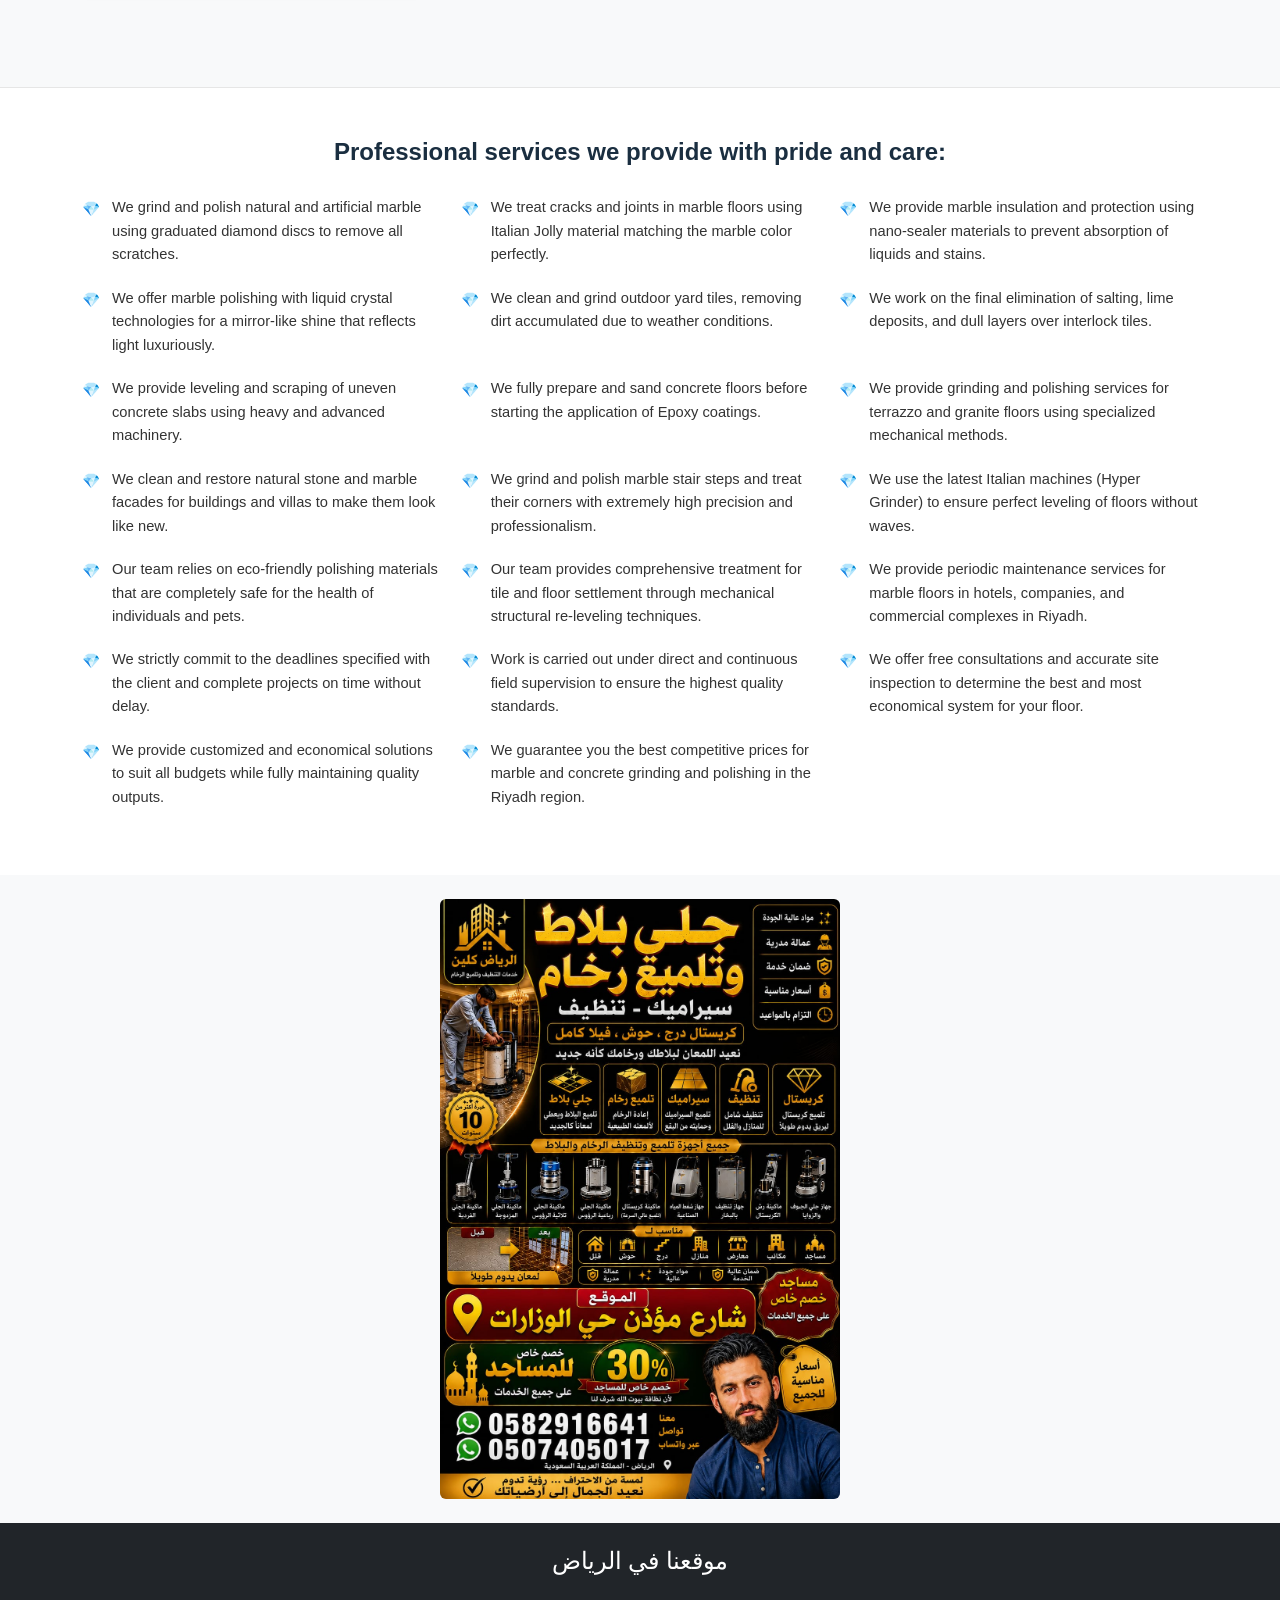
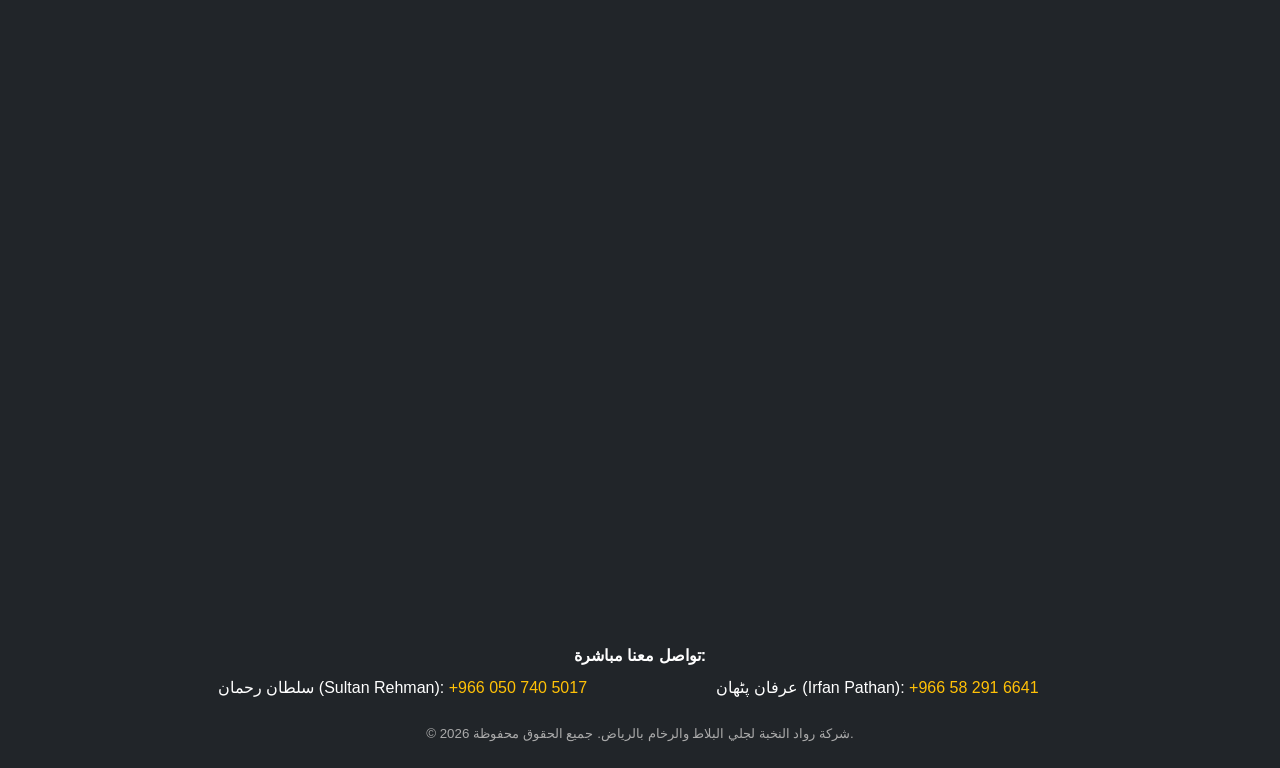
==== commit 6426dc21: "update meta tags for social share and default lang" ====
--- a/index.html
+++ b/index.html
@@ -1,186 +1,187 @@
-<!DOCTYPE html>
-<html lang="ar" dir="rtl">
-<head>
-  <meta charset="UTF-8">
-  <meta name="google-site-verification" content="sylWSc36HoH8k6CfKswODOlBBkQBRwZ7b3nXuxPUmEs" />
-  
-  <title>شركة جلي بلاط ورخام بالرياض | رواد النخبة لتلميع الرخام</title>
-  <meta name="description" content="افضل شركة جلي بلاط ورخام بالرياض. نقدم خدمات جلي وتلميع الرخام، تنظيف السيراميك، جلي الجرانيت، وتلميع أرضيات الموزايكو بأحدث الأجهزة وبأقل الأسعار. اتصل بنا الآن.">
-  
-  <!-- Updated 100+ Comprehensive Saudi SEO Keywords -->
-  <meta name="keywords" content="شركة جلي بلاط بالرياض, شركة جلي رخام بالرياض, جلي بلاط بالرياض, جلي رخام بالرياض, تلميع رخام بالرياض, جلي وتلميع بلاط بالرياض, افضل شركة جلي بلاط بالرياض, ارخص شركة جلي بلاط بالرياض, جلي سيراميك بالرياض, جلي وتلميع الرخام والسيراميك, تنظيف وتلميع البلاط بالرياض, جلي رخام كريستال, جلي درج الرخام بالرياض, معالجة فواصل الرخام بالرياض, جلي بلاط حي الياسمين الرياض, جلي رخام حي الصحافة الرياض, شركة جلي بلاط حي النرجس الرياض, جلي بلاط حي الملقا الرياض, جلي رخام شمال الرياض, شركة جلي بلاط شرق الرياض, أسعار جلي البلاط والرخام بالرياض, جلي رخام طبيعي, جلي بلاط موزاييك, تلميع البورسلين, جلي وتلميع الجرانايت, إزالة البقع من الرخام, جلي بلاط حي العقيق, شركة جلي رخام حي العليا, جلي بلاط حي الملز, جلي رخام حي الروضة, جلي بلاط حي الورود, جلي رخام حي النسيم, جلي بلاط حي الشفاء, شركة جلي رخام حي طويق, جلي رخام جنوب الرياض, جلي بلاط غرب الرياض, شركة جلي بلاط وسط الرياض, أرخص سعر جلي رخام, تكلفة جلي الرخام بالمتر, فني جلي بلاط بالرياض ممتاز, شركة جلي رخام عمالة فلبينية, جلي بلاط بالسعودية, جلي رخام الفلل والقصور, تلميع بلاط الشقق والمكاتب, رواد النخبة">
-
-  <meta name="robots" content="index, follow">
-  <link rel="canonical" href="https://جلي-بلاط-رواد-النخبة.com/">
-  
-  <meta property="og:type" content="website">
-  <meta property="og:url" content="https://جلي-بلاط-رواد-النخبة.com/">
-  <meta property="og:title" content="شركة جلي بلاط ورخام بالرياض | رواد النخبة">
-  <meta property="og:description" content="افضل خدمات جلي وتلميع الرخام والبلاط بالرياض بأسعار تنافسية واحترافية عالية.">
-  <meta name="viewport" content="width=device-width, initial-scale=1">
-  <link href="https://cdn.jsdelivr.net/npm/bootstrap@5.3.2/dist/css/bootstrap.min.css" rel="stylesheet">
-  <link rel="stylesheet" href="style.css">
-  <link rel="preconnect" href="https://fonts.googleapis.com">
-  <link rel="preconnect" href="https://fonts.gstatic.com" crossorigin>
-  <link href="https://fonts.googleapis.com/css2?family=Cairo:wght@400;600;700;800&display=swap" rel="stylesheet">
-  <style>
-    .business-details-section { padding: 60px 0; background-color: transparent; }
-    .business-title-main { font-weight: 800; color: #1a2e40; margin-bottom: 25px; }
-    .business-p-text { font-size: 12pt; line-height: 1.8; text-align: justify; color: #4a5568; }
-    
-    /* Video Gallery Responsive Layout Grid */
-    .video-gallery-section { padding: 60px 0; background: transparent; }
-    .video-grid { display: grid; grid-template-columns: repeat(auto-fit, minmax(320px, 1fr)); gap: 25px; margin-top: 35px; }
-    .video-card { background: var(--card-bg); border-radius: 12px; overflow: hidden; box-shadow: 0 10px 20px rgba(0,0,0,0.05); transition: transform 0.3s ease, box-shadow 0.3s ease; border: 1px solid rgba(128,128,128,0.1); }
-    .video-card:hover { transform: translateY(-5px); box-shadow: 0 15px 30px rgba(0,0,0,0.12); }
-    .video-card video { width: 100%; height: 200px; object-fit: cover; display: block; background: #000; }
-    .video-info-box { padding: 15px; background: var(--card-bg); text-align: center; }
-    .video-info-box p { font-size: 11pt; font-weight: 600; margin: 0; color: var(--text-color); line-height: 1.5; }
-    
-    /* Footer Sentences Responsive Grid Styling */
-    .footer-sentences-section { padding: 50px 0; background: var(--card-bg); margin-top: 50px; border-top: 1px solid rgba(128, 128, 128, 0.2); }
-    .services-sentence-list { list-style: none; padding: 0; display: grid; grid-template-columns: repeat(auto-fit, minmax(300px, 1fr)); gap: 20px; margin-top: 30px; }
-    .services-sentence-list li { position: relative; padding-left: 30px; font-size: 11pt; line-height: 1.6; color: var(--text-color); }
-    body[dir="rtl"] .services-sentence-list li { padding-left: 0; padding-right: 30px; }
-    .services-sentence-list li::before { content: "💎"; position: absolute; left: 0; top: 2px; }
-    body[dir="rtl"] .services-sentence-list li::before { left: auto; right: 0; }
-    
-    body.dark-mode .business-title-main { color: #ffffff !important; }
-    body.dark-mode .business-p-text { color: #cbd5e1 !important; }
-  </style>
-</head>
-<body>
-  <div id="pageProgressBar"></div>
-
-  <nav class="navbar navbar-expand-lg navbar-dark bg-dark sticky-top">
-    <div class="container">
-      <a class="navbar-brand fw-bold" id="navBrandName" href="index.html">شركة رواد النخبة لجلي البلاط والرخام بالرياض</a>
-      <button class="navbar-toggler" type="button" data-bs-toggle="collapse" data-bs-target="#mainNav">
-        <span class="navbar-toggler-icon"></span>
-      </button>
-      <div class="collapse navbar-collapse" id="mainNav">
-        <ul class="navbar-nav me-auto mb-2 mb-lg-0">
-          <li class="nav-item"><a class="nav-link" href="about.html">من نحن</a></li>
-          <li class="nav-item"><a class="nav-link" href="services.html">خدماتنا</a></li>
-          <li class="nav-item"><a class="nav-link" href="contact.html">اتصل بنا</a></li>
-        </ul>
-        <div class="d-flex align-items-center">
-          <button id="themeToggle" class="theme-toggle-btn" title="Toggle Theme">🌓</button>
-          <select id="languageSwitcher" class="form-select">
-            <option value="ar">العربية</option>
-            <option value="en">English</option>
-            <option value="ur">اردو</option>
-          </select>
-        </div>
-      </div>
-    </div>
-  </nav>
-
-  <div class="hero-slider-container" dir="ltr">
-      <div class="hero-slider">
-          <img src="01.jpg" alt="Slide 1">
-          <img src="02.jpg" alt="Slide 2">
-          <img src="03.jpg" alt="Slide 3">
-          <img src="04.jpg" alt="Slide 4">
-          <img src="05.jpg" alt="Slide 5">
-          <img src="06.jpg" alt="Slide 6">
-          <img src="07.jpg" alt="Slide 7">
-          <img src="08.jpg" alt="Slide 8">
-          <img src="09.jpg" alt="Slide 9">
-          <img src="10.jpg" alt="Slide 10">
-      </div>
-      <div class="hero-overlay-content">
-          <h1 id="homeTitle"><span id="typist-text"></span><span class="typed-cursor">|</span></h1>
-          <p id="homeDesc">نقدم أفضل خدمات جلي وتلميع البلاط والرخام بأعلى جودة واحترافية بالرياض.</p>
-          <a href="services.html" class="btn btn-primary btn-lg mt-3">استكشف خدماتنا</a>
-      </div>
-  </div>
-
-  <section class="business-details-section container">
-      <div class="row">
-          <div class="col-12 mb-4">
-              <h2 class="business-title-main" id="aboutBizTitle">لماذا اختيار شركة رواد النخبة بالرياض؟</h2>
-              <p class="business-p-text" id="aboutBizDesc1">نحن في شركة رواد النخبة نعتبر الخيار الأول لكل من يبحث عن الجودة والدقة في اعمال جلي وتلميع الرخام والبلاط والسيراميك والجرانيت بمدينة الرياض. نعتمد على أحدث الأجهزة والمعدات الألمانية والإيطالية الحديثة.</p>
-              <p class="business-p-text" id="aboutBizDesc2">فريق العمل لدينا يمتلك خبرة طويلة في معالجة الفواصل، إزالة التشققات، وإعادة البريق الطبيعي للرخام القديم والجديد ليعود كأنه تم تركيب للتو وبأقل الأسعار التنافسية.</p>
-          </div>
-      </div>
-  </section>
-
-  <section class="three-d-perspective container">
-      <h2 style="text-align: center; margin-bottom: 10px; font-weight: 700;">أعمالنا المميزة</h2>
-      <p style="text-align: center; color: var(--sub-text); margin-bottom: 40px;">لمحة عن جودة أعمالنا وتصاميمنا الاحترافية.</p>
-      
-      <div class="home-3d-wrapper">
-          <div class="card-3d"><img src="11.jpg" alt="Featured" class="lightbox-trigger"><div class="card-info"><h3>جودة عالية</h3></div></div>
-          <div class="card-3d"><img src="12.jpg" alt="Featured" class="lightbox-trigger"><div class="card-info"><h3>تصميم عصري</h3></div></div>
-          <div class="card-3d"><img src="13.jpg" alt="Featured" class="lightbox-trigger"><div class="card-info"><h3>إتقان وخبرة</h3></div></div>
-      </div>
-  </section>
-
-  <section class="video-gallery-section container">
-      <h2 style="text-align: center; font-weight: 700; margin-bottom: 10px;" id="videoMainTitle">فيديوهات أعمالنا</h2>
-      <p style="text-align: center; color: var(--sub-text); margin-bottom: 40px;" id="videoMainSub">شاهد فريقنا المحترف وهو يقوم بعمليات جلي وتلميع الرخام مباشرة.</p>
-      
-      <div class="video-grid" id="dynamicVideoGrid">
-          </div>
-  </section>
-
-  <section class="footer-sentences-section">
-      <div class="container">
-          <h3 class="business-title-main" style="font-size: 18pt; text-align: center;" id="listTitle">خدماتنا الرئيسية</h3>
-          <ul class="services-sentence-list" id="arabicSentencesList">
-              <li>جلي وتلميع الرخام الطبيعي والصناعي بكفاءة عالية.</li>
-              <li>تنظيف وجلي البلاط وإزالة البقع المستعصية.</li>
-              <li>تلميع أرضيات السيراميك والجرانيت والموزايكو.</li>
-              <li>معالجة الفواصل وسد الشقوق بأفضل المواد المستوردة.</li>
-          </ul>
-      </div>
-  </section>
-
-  <!-- Center Image 51.jpg right above footer contact details -->
-  <div class="container text-center my-4">
-      <img src="51.jpg" alt="رواد النخبة" class="img-fluid rounded" style="max-height: 600px; object-fit: cover;">
-  </div>
-
-  <!-- Footer Contact Details -->
-  <footer class="bg-dark text-white text-center py-4 mt-4">
-      <div class="container">
-          <!-- Riyadh Map Section -->
-          <div class="mb-4">
-              <h4 class="mb-3">موقعنا في الرياض</h4>
-              <div class="ratio ratio-16x9">
-                  <iframe src="https://www.google.com/maps/embed?pb=!1m18!1m12!1m3!1d463879.6381541411!2d46.52281133454659!3d24.72483154344159!2m3!1f0!2f0!3f0!3m2!1i1024!2i768!4f13.1!3m3!1m2!1s0x3e2f03890d489399%3A0xba974d1c98e79fd5!2sRiyadh%20Saudi%20Arabia!5e0!3m2!1sen!2s!4v1786857394485!5m2!1sen!2s" style="border:0;" allowfullscreen="" loading="lazy" referrerpolicy="strict-origin-when-cross-origin"></iframe>
-              </div>
-          </div>
-
-          <p class="mb-2 fw-bold" style="font-size: 12pt;">تواصل معنا مباشرة:</p>
-          <div class="row justify-content-center">
-              <div class="col-md-5 mb-2">
-                  <span>سلطان رحمان (Sultan Rehman): </span>
-                  <a href="tel:+9660507405017" class="text-warning text-decoration-none" dir="ltr">+966 050 740 5017</a>
-              </div>
-              <div class="col-md-5 mb-2">
-                  <span>عرفان پٹھان (Irfan Pathan): </span>
-                  <a href="tel:+966582916641" class="text-warning text-decoration-none" dir="ltr">+966 58 291 6641</a>
-              </div>
-          </div>
-          <p class="mt-3 mb-0" style="font-size: 10pt; color: #aaa;">&copy; 2026 شركة رواد النخبة لجلي البلاط والرخام بالرياض. جميع الحقوق محفوظة.</p>
-      </div>
-  </footer>
-
-  <div id="lightboxModal" class="lightbox-modal">
-      <span class="lightbox-close" id="lightboxClose">&times;</span>
-      <img class="lightbox-content" id="lightboxImg">
-  </div>
-
-  <div id="backToTop" class="back-to-top" title="Scroll to Top">▲</div>
-
-  <div class="floating-actions-bar">
-      <a href="https://wa.me/966507405017" target="_blank" class="action-btn btn-whatsapp" title="WhatsApp Chat"><i>💬</i></a>
-      <a href="tel:+966507405017" class="action-btn btn-call" title="Call Us Now"><i>📞</i></a>
-  </div>
-
-  <script src="https://cdn.jsdelivr.net/npm/bootstrap@5.3.2/dist/js/bootstrap.bundle.min.js"></script>
-  <script src="lang.js"></script>
-</body>
+<!DOCTYPE html>
+<html lang="ar" dir="rtl">
+<head>
+  <meta charset="UTF-8">
+  <meta name="google-site-verification" content="sylWSc36HoH8k6CfKswODOlBBkQBRwZ7b3nXuxPUmEs" />
+  
+  <title>شركة جلي بلاط ورخام بالرياض | رواد النخبة لتلميع الرخام</title>
+  <meta name="description" content="افضل شركة جلي بلاط ورخام بالرياض. نقدم خدمات جلي وتلميع الرخام، تنظيف السيراميك، جلي الجرانيت، وتلميع أرضيات الموزايكو بأحدث الأجهزة وبأقل الأسعار. اتصل بنا الآن.">
+  
+  <!-- Updated 100+ Comprehensive Saudi SEO Keywords -->
+  <meta name="keywords" content="شركة جلي بلاط بالرياض, شركة جلي رخام بالرياض, جلي بلاط بالرياض, جلي رخام بالرياض, تلميع رخام بالرياض, جلي وتلميع بلاط بالرياض, افضل شركة جلي بلاط بالرياض, ارخص شركة جلي بلاط بالرياض, جلي سيراميك بالرياض, جلي وتلميع الرخام والسيراميك, تنظيف وتلميع البلاط بالرياض, جلي رخام كريستال, جلي درج الرخام بالرياض, معالجة فواصل الرخام بالرياض, جلي بلاط حي الياسمين الرياض, جلي رخام حي الصحافة الرياض, شركة جلي بلاط حي النرجس الرياض, جلي بلاط حي الملقا الرياض, جلي رخام شمال الرياض, شركة جلي بلاط شرق الرياض, أسعار جلي البلاط والرخام بالرياض, جلي رخام طبيعي, جلي بلاط موزاييك, تلميع البورسلين, جلي وتلميع الجرانايت, إزالة البقع من الرخام, جلي بلاط حي العقيق, شركة جلي رخام حي العليا, جلي بلاط حي الملز, جلي رخام حي الروضة, جلي بلاط حي الورود, جلي رخام حي النسيم, جلي بلاط حي الشفاء, شركة جلي رخام حي طويق, جلي رخام جنوب الرياض, جلي بلاط غرب الرياض, شركة جلي بلاط وسط الرياض, أرخص سعر جلي رخام, تكلفة جلي الرخام بالمتر, فني جلي بلاط بالرياض ممتاز, شركة جلي رخام عمالة فلبينية, جلي بلاط بالسعودية, جلي رخام الفلل والقصور, تلميع بلاط الشقق والمكاتب, رواد النخبة">
+
+  <meta name="robots" content="index, follow">
+  <link rel="canonical" href="https://جلي-بلاط-رواد-النخبة.com/">
+  
+  <meta property="og:type" content="website">
+  <meta property="og:url" content="https://جلي-بلاط-رواد-النخبة.com/">
+  <meta property="og:title" content="شركة جلي بلاط ورخام بالرياض | رواد النخبة">
+  <meta property="og:description" content="افضل خدمات جلي وتلميع الرخام والبلاط بالرياض بأسعار تنافسية واحترافية عالية.">
+  <meta property="og:image" content="https://جلي-بلاط-رواد-النخبة.com/51.jpg">
+  <meta name="viewport" content="width=device-width, initial-scale=1">
+  <link href="https://cdn.jsdelivr.net/npm/bootstrap@5.3.2/dist/css/bootstrap.min.css" rel="stylesheet">
+  <link rel="stylesheet" href="style.css">
+  <link rel="preconnect" href="https://fonts.googleapis.com">
+  <link rel="preconnect" href="https://fonts.gstatic.com" crossorigin>
+  <link href="https://fonts.googleapis.com/css2?family=Cairo:wght@400;600;700;800&display=swap" rel="stylesheet">
+  <style>
+    .business-details-section { padding: 60px 0; background-color: transparent; }
+    .business-title-main { font-weight: 800; color: #1a2e40; margin-bottom: 25px; }
+    .business-p-text { font-size: 12pt; line-height: 1.8; text-align: justify; color: #4a5568; }
+    
+    /* Video Gallery Responsive Layout Grid */
+    .video-gallery-section { padding: 60px 0; background: transparent; }
+    .video-grid { display: grid; grid-template-columns: repeat(auto-fit, minmax(320px, 1fr)); gap: 25px; margin-top: 35px; }
+    .video-card { background: var(--card-bg); border-radius: 12px; overflow: hidden; box-shadow: 0 10px 20px rgba(0,0,0,0.05); transition: transform 0.3s ease, box-shadow 0.3s ease; border: 1px solid rgba(128,128,128,0.1); }
+    .video-card:hover { transform: translateY(-5px); box-shadow: 0 15px 30px rgba(0,0,0,0.12); }
+    .video-card video { width: 100%; height: 200px; object-fit: cover; display: block; background: #000; }
+    .video-info-box { padding: 15px; background: var(--card-bg); text-align: center; }
+    .video-info-box p { font-size: 11pt; font-weight: 600; margin: 0; color: var(--text-color); line-height: 1.5; }
+    
+    /* Footer Sentences Responsive Grid Styling */
+    .footer-sentences-section { padding: 50px 0; background: var(--card-bg); margin-top: 50px; border-top: 1px solid rgba(128, 128, 128, 0.2); }
+    .services-sentence-list { list-style: none; padding: 0; display: grid; grid-template-columns: repeat(auto-fit, minmax(300px, 1fr)); gap: 20px; margin-top: 30px; }
+    .services-sentence-list li { position: relative; padding-left: 30px; font-size: 11pt; line-height: 1.6; color: var(--text-color); }
+    body[dir="rtl"] .services-sentence-list li { padding-left: 0; padding-right: 30px; }
+    .services-sentence-list li::before { content: "💎"; position: absolute; left: 0; top: 2px; }
+    body[dir="rtl"] .services-sentence-list li::before { left: auto; right: 0; }
+    
+    body.dark-mode .business-title-main { color: #ffffff !important; }
+    body.dark-mode .business-p-text { color: #cbd5e1 !important; }
+  </style>
+</head>
+<body>
+  <div id="pageProgressBar"></div>
+
+  <nav class="navbar navbar-expand-lg navbar-dark bg-dark sticky-top">
+    <div class="container">
+      <a class="navbar-brand fw-bold" id="navBrandName" href="index.html">شركة رواد النخبة لجلي البلاط والرخام بالرياض</a>
+      <button class="navbar-toggler" type="button" data-bs-toggle="collapse" data-bs-target="#mainNav">
+        <span class="navbar-toggler-icon"></span>
+      </button>
+      <div class="collapse navbar-collapse" id="mainNav">
+        <ul class="navbar-nav me-auto mb-2 mb-lg-0">
+          <li class="nav-item"><a class="nav-link" href="about.html">من نحن</a></li>
+          <li class="nav-item"><a class="nav-link" href="services.html">خدماتنا</a></li>
+          <li class="nav-item"><a class="nav-link" href="contact.html">اتصل بنا</a></li>
+        </ul>
+        <div class="d-flex align-items-center">
+          <button id="themeToggle" class="theme-toggle-btn" title="Toggle Theme">🌓</button>
+          <select id="languageSwitcher" class="form-select">
+            <option value="ar">العربية</option>
+            <option value="en">English</option>
+            <option value="ur">اردو</option>
+          </select>
+        </div>
+      </div>
+    </div>
+  </nav>
+
+  <div class="hero-slider-container" dir="ltr">
+      <div class="hero-slider">
+          <img src="01.jpg" alt="Slide 1">
+          <img src="02.jpg" alt="Slide 2">
+          <img src="03.jpg" alt="Slide 3">
+          <img src="04.jpg" alt="Slide 4">
+          <img src="05.jpg" alt="Slide 5">
+          <img src="06.jpg" alt="Slide 6">
+          <img src="07.jpg" alt="Slide 7">
+          <img src="08.jpg" alt="Slide 8">
+          <img src="09.jpg" alt="Slide 9">
+          <img src="10.jpg" alt="Slide 10">
+      </div>
+      <div class="hero-overlay-content">
+          <h1 id="homeTitle"><span id="typist-text"></span><span class="typed-cursor">|</span></h1>
+          <p id="homeDesc">نقدم أفضل خدمات جلي وتلميع البلاط والرخام بأعلى جودة واحترافية بالرياض.</p>
+          <a href="services.html" class="btn btn-primary btn-lg mt-3">استكشف خدماتنا</a>
+      </div>
+  </div>
+
+  <section class="business-details-section container">
+      <div class="row">
+          <div class="col-12 mb-4">
+              <h2 class="business-title-main" id="aboutBizTitle">لماذا اختيار شركة رواد النخبة بالرياض؟</h2>
+              <p class="business-p-text" id="aboutBizDesc1">نحن في شركة رواد النخبة نعتبر الخيار الأول لكل من يبحث عن الجودة والدقة في اعمال جلي وتلميع الرخام والبلاط والسيراميك والجرانيت بمدينة الرياض. نعتمد على أحدث الأجهزة والمعدات الألمانية والإيطالية الحديثة.</p>
+              <p class="business-p-text" id="aboutBizDesc2">فريق العمل لدينا يمتلك خبرة طويلة في معالجة الفواصل، إزالة التشققات، وإعادة البريق الطبيعي للرخام القديم والجديد ليعود كأنه تم تركيب للتو وبأقل الأسعار التنافسية.</p>
+          </div>
+      </div>
+  </section>
+
+  <section class="three-d-perspective container">
+      <h2 style="text-align: center; margin-bottom: 10px; font-weight: 700;">أعمالنا المميزة</h2>
+      <p style="text-align: center; color: var(--sub-text); margin-bottom: 40px;">لمحة عن جودة أعمالنا وتصاميمنا الاحترافية.</p>
+      
+      <div class="home-3d-wrapper">
+          <div class="card-3d"><img src="11.jpg" alt="Featured" class="lightbox-trigger"><div class="card-info"><h3>جودة عالية</h3></div></div>
+          <div class="card-3d"><img src="12.jpg" alt="Featured" class="lightbox-trigger"><div class="card-info"><h3>تصميم عصري</h3></div></div>
+          <div class="card-3d"><img src="13.jpg" alt="Featured" class="lightbox-trigger"><div class="card-info"><h3>إتقان وخبرة</h3></div></div>
+      </div>
+  </section>
+
+  <section class="video-gallery-section container">
+      <h2 style="text-align: center; font-weight: 700; margin-bottom: 10px;" id="videoMainTitle">فيديوهات أعمالنا</h2>
+      <p style="text-align: center; color: var(--sub-text); margin-bottom: 40px;" id="videoMainSub">شاهد فريقنا المحترف وهو يقوم بعمليات جلي وتلميع الرخام مباشرة.</p>
+      
+      <div class="video-grid" id="dynamicVideoGrid">
+          </div>
+  </section>
+
+  <section class="footer-sentences-section">
+      <div class="container">
+          <h3 class="business-title-main" style="font-size: 18pt; text-align: center;" id="listTitle">خدماتنا الرئيسية</h3>
+          <ul class="services-sentence-list" id="arabicSentencesList">
+              <li>جلي وتلميع الرخام الطبيعي والصناعي بكفاءة عالية.</li>
+              <li>تنظيف وجلي البلاط وإزالة البقع المستعصية.</li>
+              <li>تلميع أرضيات السيراميك والجرانيت والموزايكو.</li>
+              <li>معالجة الفواصل وسد الشقوق بأفضل المواد المستوردة.</li>
+          </ul>
+      </div>
+  </section>
+
+  <!-- Center Image 51.jpg right above footer contact details -->
+  <div class="container text-center my-4">
+      <img src="51.jpg" alt="رواد النخبة" class="img-fluid rounded" style="max-height: 600px; object-fit: cover;">
+  </div>
+
+  <!-- Footer Contact Details -->
+  <footer class="bg-dark text-white text-center py-4 mt-4">
+      <div class="container">
+          <!-- Riyadh Map Section -->
+          <div class="mb-4">
+              <h4 class="mb-3">موقعنا في الرياض</h4>
+              <div class="ratio ratio-16x9">
+                  <iframe src="https://www.google.com/maps/embed?pb=!1m18!1m12!1m3!1d463879.6381541411!2d46.52281133454659!3d24.72483154344159!2m3!1f0!2f0!3f0!3m2!1i1024!2i768!4f13.1!3m3!1m2!1s0x3e2f03890d489399%3A0xba974d1c98e79fd5!2sRiyadh%20Saudi%20Arabia!5e0!3m2!1sen!2s!4v1786857394485!5m2!1sen!2s" style="border:0;" allowfullscreen="" loading="lazy" referrerpolicy="strict-origin-when-cross-origin"></iframe>
+              </div>
+          </div>
+
+          <p class="mb-2 fw-bold" style="font-size: 12pt;">تواصل معنا مباشرة:</p>
+          <div class="row justify-content-center">
+              <div class="col-md-5 mb-2">
+                  <span>سلطان رحمان (Sultan Rehman): </span>
+                  <a href="tel:+9660507405017" class="text-warning text-decoration-none" dir="ltr">+966 050 740 5017</a>
+              </div>
+              <div class="col-md-5 mb-2">
+                  <span>عرفان پٹھان (Irfan Pathan): </span>
+                  <a href="tel:+966582916641" class="text-warning text-decoration-none" dir="ltr">+966 58 291 6641</a>
+              </div>
+          </div>
+          <p class="mt-3 mb-0" style="font-size: 10pt; color: #aaa;">&copy; 2026 شركة رواد النخبة لجلي البلاط والرخام بالرياض. جميع الحقوق محفوظة.</p>
+      </div>
+  </footer>
+
+  <div id="lightboxModal" class="lightbox-modal">
+      <span class="lightbox-close" id="lightboxClose">&times;</span>
+      <img class="lightbox-content" id="lightboxImg">
+  </div>
+
+  <div id="backToTop" class="back-to-top" title="Scroll to Top">▲</div>
+
+  <div class="floating-actions-bar">
+      <a href="https://wa.me/966507405017" target="_blank" class="action-btn btn-whatsapp" title="WhatsApp Chat"><i>💬</i></a>
+      <a href="tel:+966507405017" class="action-btn btn-call" title="Call Us Now"><i>📞</i></a>
+  </div>
+
+  <script src="https://cdn.jsdelivr.net/npm/bootstrap@5.3.2/dist/js/bootstrap.bundle.min.js"></script>
+  <script src="lang.js"></script>
+</body>
 </html>
--- a/style.css
+++ b/style.css
@@ -1,550 +1,550 @@
-/* --- GLOBAL BUSINESS THEME & VARIABLE CONTROL --- */
-:root {
-    --bg-color: #f8f9fa;
-    --text-color: #333333;
-    --card-bg: #ffffff;
-    --sub-text: #666666;
-    --border-color: rgba(0, 0, 0, 0.08);
-    --primary-color: #007bff;
-}
-
-[data-theme="dark"] {
-    --bg-color: #121212;
-    --text-color: #e0e0e0;
-    --card-bg: #1e1e1e;
-    --sub-text: #b0b0b0;
-    --border-color: rgba(255, 255, 255, 0.08);
-    --primary-color: #375a7f;
-}
-
-body {
-    font-family: 'Segoe UI', Tahoma, Geneva, Verdana, sans-serif;
-    background-color: var(--bg-color);
-    color: var(--text-color);
-    overflow-x: hidden;
-    transition: background-color 0.3s ease, color 0.3s ease;
-}
-
-/* --- LIVE PAGE LOADING PROGRESS BAR --- */
-#pageProgressBar {
-    position: fixed;
-    top: 0;
-    left: 0;
-    height: 4px;
-    width: 0%;
-    background-color: #ffc107;
-    z-index: 10050;
-    transition: width 0.1s ease;
-}
-
-/* --- THEME TOGGLE BUTTON STYLES --- */
-.theme-toggle-btn {
-    background: none;
-    border: none;
-    font-size: 1.3rem;
-    cursor: pointer;
-    padding: 8px;
-    margin-right: 15px;
-    color: #fff;
-    transition: transform 0.2s;
-}
-.theme-toggle-btn:hover {
-    transform: scale(1.1);
-}
-
-/* --- TYPIST EFFECT CURSOR --- */
-.typed-cursor {
-    font-weight: 200;
-    animation: blinkTypist 0.7s infinite;
-}
-@keyframes blinkTypist {
-    0%, 100% { opacity: 1; }
-    50% { opacity: 0; }
-}
-
-/* --- PROFESSIONAL HERO AUTO-SLIDER (FIXED) --- */
-.hero-slider-container {
-    position: relative;
-    width: 100%;
-    height: 550px;
-    overflow: hidden;
-    background: #000000;
-}
-
-.hero-slider {
-    display: flex;
-    width: 1000%;
-    height: 100%;
-    margin: 0;
-    padding: 0;
-    animation: autoScrollSlider 35s infinite ease-in-out;
-}
-
-/* Force Left to Right alignment inside slider even in Arabic/Urdu */
-body[dir="rtl"] .hero-slider {
-    flex-direction: row;
-}
-
-.hero-slider img {
-    width: 10%;
-    height: 100%;
-    object-fit: cover;
-    filter: brightness(55%);
-    display: block;
-}
-
-.hero-overlay-content {
-    position: absolute;
-    top: 50%;
-    left: 50%;
-    transform: translate(-50%, -50%);
-    text-align: center;
-    color: #ffffff;
-    z-index: 10;
-    width: 80%;
-}
-
-.hero-overlay-content h1 {
-    font-size: 3.5rem;
-    font-weight: 800;
-    letter-spacing: 2px;
-    margin-bottom: 15px;
-    text-shadow: 0 4px 15px rgba(0,0,0,0.6);
-    min-height: 80px;
-}
-
-.hero-overlay-content p {
-    font-size: 1.4rem;
-    text-shadow: 0 2px 10px rgba(0,0,0,0.5);
-}
-
-/* Smooth Navigation Loop over 10 elements */
-@keyframes autoScrollSlider {
-    0%, 8% { transform: translateX(0); }
-    10%, 18% { transform: translateX(-10%); }
-    20%, 28% { transform: translateX(-20%); }
-    30%, 38% { transform: translateX(-30%); }
-    40%, 48% { transform: translateX(-40%); }
-    50%, 58% { transform: translateX(-50%); }
-    60%, 68% { transform: translateX(-60%); }
-    70%, 78% { transform: translateX(-70%); }
-    80%, 88% { transform: translateX(-80%); }
-    90%, 98% { transform: translateX(-90%); }
-    100% { transform: translateX(0); }
-}
-
-/* Force Left-To-Right direction transformations for animation engine */
-/* Sahi Tareeqa: Keyframes ko hamesha baher alag rakhein */
-@keyframes autoScrollSliderRTL {
-    0%, 8% { transform: translateX(0); }
-    10%, 18% { transform: translateX(10%); }
-    20%, 28% { transform: translateX(20%); }
-    30%, 38% { transform: translateX(30%); }
-    40%, 48% { transform: translateX(40%); }
-    50%, 58% { transform: translateX(50%); }
-    60%, 68% { transform: translateX(60%); }
-    70%, 78% { transform: translateX(70%); }
-    80%, 88% { transform: translateX(80%); }
-    90%, 98% { transform: translateX(90%); }
-    100% { transform: translateX(0); }
-}
-
-/* Agar aapko is animation ko RTL par apply karna hai, to niche is tarah likhein: */
-body[dir="rtl"] .your-slider-track-class {
-    animation: autoScrollSliderRTL 25s infinite linear;
-}
-
-/* --- SKELETON LOADING SCREEN (PREMIUM LAZY LOADING) --- */
-.skeleton-card {
-    background: var(--card-bg);
-    border-radius: 16px;
-    overflow: hidden;
-    height: 360px;
-    border: 1px solid var(--border-color);
-    position: relative;
-}
-.skeleton-img {
-    width: 100%;
-    height: 260px;
-    background: linear-gradient(90deg, #eceff1 25%, #f6f7f8 50%, #eceff1 75%);
-    background-size: 200% 100%;
-    animation: skeletonShine 1.5s infinite;
-}
-.skeleton-text {
-    height: 20px;
-    width: 70%;
-    margin: 25px auto 0 auto;
-    background: linear-gradient(90deg, #eceff1 25%, #f6f7f8 50%, #eceff1 75%);
-    background-size: 200% 100%;
-    animation: skeletonShine 1.5s infinite;
-    border-radius: 4px;
-}
-[data-theme="dark"] .skeleton-img, 
-[data-theme="dark"] .skeleton-text {
-    background: linear-gradient(90deg, #2c2c2c 25%, #3a3a3a 50%, #2c2c2c 75%);
-    background-size: 200% 100%;
-}
-@keyframes skeletonShine {
-    0% { background-position: 200% 0; }
-    100% { background-position: -200% 0; }
-}
-
-/* Loaded configurations */
-.card-3d.loading img,
-.card-3d.loading .card-info {
-    opacity: 0;
-}
-
-/* --- 3D GLORIOUS GALLERY STYLES --- */
-.three-d-perspective {
-    perspective: 1000px;
-    padding: 60px 20px;
-}
-
-.home-3d-wrapper {
-    display: flex;
-    justify-content: center;
-    gap: 30px;
-    flex-wrap: wrap;
-    margin-top: 30px;
-}
-
-.gallery-3d-grid {
-    display: grid;
-    grid-template-columns: repeat(auto-fill, minmax(280px, 1fr));
-    gap: 35px;
-    padding: 20px;
-    max-width: 1200px;
-    margin: 0 auto;
-}
-
-.card-3d {
-    position: relative;
-    background: var(--card-bg);
-    border-radius: 16px;
-    overflow: hidden;
-    box-shadow: 0 10px 30px rgba(0, 0, 0, 0.07);
-    transition: transform 0.5s cubic-bezier(0.25, 1, 0.5, 1), box-shadow 0.5s cubic-bezier(0.25, 1, 0.5, 1), background-color 0.3s;
-    transform-style: preserve-3d;
-    cursor: pointer;
-    border: 1px solid var(--border-color);
-}
-
-.card-3d img {
-    width: 100%;
-    height: 260px;
-    object-fit: cover;
-    display: block;
-    transition: transform 0.5s ease, opacity 0.3s ease;
-}
-
-.card-info {
-    padding: 20px;
-    background: var(--card-bg);
-    transform: translateZ(20px);
-    transition: background-color 0.3s, opacity 0.3s ease;
-}
-
-.card-info h3 {
-    margin: 0;
-    font-size: 1.15rem;
-    color: var(--text-color);
-    font-weight: 600;
-}
-
-.card-3d:hover {
-    transform: translateY(-12px) rotateX(4deg) rotateY(-2deg) scale(1.02);
-    box-shadow: 0 20px 40px rgba(0, 0, 0, 0.15);
-}
-
-.card-3d:hover img {
-    transform: scale(1.06);
-}
-
-/* --- PREMIUM IMAGE LIGHTBOX POP-UP EFFECT --- */
-.lightbox-modal {
-    display: none;
-    position: fixed;
-    z-index: 10000;
-    top: 0;
-    left: 0;
-    width: 100%;
-    height: 100%;
-    background-color: rgba(0, 0, 0, 0.9);
-    align-items: center;
-    justify-content: center;
-    opacity: 0;
-    transition: opacity 0.3s ease;
-    backdrop-filter: blur(8px);
-}
-
-.lightbox-modal.show {
-    display: flex;
-    opacity: 1;
-}
-
-.lightbox-content {
-    max-width: 85%;
-    max-height: 80vh;
-    border-radius: 8px;
-    box-shadow: 0 5px 25px rgba(0,0,0,0.5);
-    transform: scale(0.9);
-    transition: transform 0.3s ease;
-}
-
-.lightbox-modal.show .lightbox-content {
-    transform: scale(1);
-}
-
-.lightbox-close {
-    position: absolute;
-    top: 25px;
-    right: 35px;
-    color: #f1f1f1;
-    font-size: 40px;
-    font-weight: bold;
-    cursor: pointer;
-    transition: color 0.2s;
-}
-
-.lightbox-close:hover {
-    color: #bbb;
-}
-
-/* --- INTERACTIVE FAQ ACCORDION --- */
-.faq-section {
-    padding: 60px 20px;
-    max-width: 800px;
-    margin: 0 auto;
-}
-.faq-item {
-    background: var(--card-bg);
-    border: 1px solid var(--border-color);
-    border-radius: 8px;
-    margin-bottom: 15px;
-    overflow: hidden;
-    transition: background-color 0.3s;
-}
-.faq-question {
-    padding: 20px;
-    font-weight: 600;
-    cursor: pointer;
-    display: flex;
-    justify-content: space-between;
-    align-items: center;
-    user-select: none;
-}
-.faq-answer {
-    max-height: 0;
-    overflow: hidden;
-    padding: 0 20px;
-    color: var(--sub-text);
-    transition: max-height 0.3s ease, padding 0.3s ease;
-}
-.faq-item.active .faq-answer {
-    max-height: 200px;
-    padding: 0 20px 20px 20px;
-}
-.faq-toggle-icon {
-    transition: transform 0.3s;
-}
-.faq-item.active .faq-toggle-icon {
-    transform: rotate(180deg);
-}
-
-/* --- BACK TO TOP FLOATING BUTTON --- */
-.back-to-top {
-    position: fixed;
-    bottom: 180px;
-    right: 30px;
-    width: 50px;
-    height: 50px;
-    background-color: var(--primary-color);
-    color: white;
-    border-radius: 50%;
-    display: flex;
-    align-items: center;
-    justify-content: center;
-    font-size: 20px;
-    cursor: pointer;
-    box-shadow: 0 4px 10px rgba(0,0,0,0.2);
-    opacity: 0;
-    visibility: hidden;
-    transition: opacity 0.3s, visibility 0.3s, transform 0.3s;
-    z-index: 9998;
-}
-.back-to-top.show {
-    opacity: 1;
-    visibility: visible;
-}
-.back-to-top:hover {
-    transform: scale(1.1);
-    color: white;
-}
-
-/* --- FLOATING ACTIONS SMART WIDGETS --- */
-.floating-actions-bar {
-    position: fixed;
-    bottom: 30px;
-    right: 30px;
-    display: flex;
-    flex-direction: column;
-    gap: 15px;
-    z-index: 9999;
-}
-
-.action-btn {
-    width: 60px;
-    height: 60px;
-    border-radius: 50%;
-    display: flex;
-    align-items: center;
-    justify-content: center;
-    color: white;
-    text-decoration: none;
-    font-size: 28px;
-    box-shadow: 0 4px 15px rgba(0,0,0,0.3);
-    transition: transform 0.3s ease, filter 0.3s ease;
-}
-
-.action-btn:hover {
-    transform: scale(1.1) translateY(-3px);
-    color: white;
-}
-
-.btn-whatsapp { background-color: #25D366; }
-.btn-call { background-color: #007bff; }
-
-/* --- PREMIUM 3D EFFECT FOR OWNER PORTRAIT IN ABOUT PAGE --- */
-.owner-3d-perspective {
-    perspective: 1000px;
-    display: flex;
-    justify-content: center;
-    align-items: center;
-    padding: 20px 0;
-}
-
-.owner-card-3d {
-    position: relative;
-    width: 280px; /* Portrait configuration size */
-    height: 350px;
-    border-radius: 16px;
-    overflow: hidden;
-    box-shadow: 0 15px 35px rgba(0, 0, 0, 0.12);
-    /* Incline configuration for 3D look */
-    transform: rotateX(6deg) rotateY(-8deg) scale(0.98);
-    transform-style: preserve-3d;
-    transition: transform 0.6s cubic-bezier(0.25, 1, 0.5, 1), box-shadow 0.6s cubic-bezier(0.25, 1, 0.5, 1);
-    border: 1px solid var(--border-color);
-    background: var(--card-bg);
-}
-
-.owner-img-3d {
-    width: 100%;
-    height: 100%;
-    object-fit: cover;
-    display: block;
-    transition: transform 0.6s ease;
-}
-
-/* Hover Dynamic State (Interactive Physics) */
-.owner-card-3d:hover {
-    transform: translateY(-5px) rotateX(0deg) rotateY(0deg) scale(1.02);
-    box-shadow: 0 25px 50px rgba(0, 0, 0, 0.22);
-}
-
-.owner-card-3d:hover .owner-img-3d {
-    transform: scale(1.05);
-}
-/* --- PREMIUM BUSINESS FOOTER LAYOUT --- */
-.business-footer-section {
-    background-color: #1a1a1a; /* Professional Dark Base Layout */
-    color: #ffffff;
-    padding: 60px 0 20px 0;
-    margin-top: 80px;
-    border-top: 3px solid var(--primary-color);
-}
-
-/* Force specific structural rules under light/dark controls if needed */
-[data-theme="dark"] .business-footer-section {
-    background-color: #0d0d0d;
-    border-top: 3px solid var(--primary-color);
-}
-
-.footer-brand-title {
-    font-family: 'Cairo', sans-serif;
-    font-size: 1.6rem;
-    font-weight: 800;
-    margin-bottom: 15px;
-    color: #ffffff;
-}
-
-.footer-brand-desc {
-    font-size: 10.5pt;
-    line-height: 1.7;
-    color: #b3b3b3;
-}
-
-.footer-heading-title {
-    font-size: 1.25rem;
-    font-weight: 700;
-    margin-bottom: 20px;
-    position: relative;
-    padding-bottom: 8px;
-    color: #ffffff;
-}
-
-.footer-heading-title::after {
-    content: '';
-    position: absolute;
-    bottom: 0;
-    left: 0;
-    width: 40px;
-    height: 2px;
-    background-color: var(--primary-color);
-}
-
-body[dir="rtl"] .footer-heading-title::after {
-    left: auto;
-    right: 0;
-}
-
-.footer-contact-details {
-    list-style: none;
-    padding: 0;
-    margin: 0;
-}
-
-.footer-contact-details li {
-    display: flex;
-    align-items: flex-start;
-    gap: 12px;
-    margin-bottom: 15px;
-    font-size: 11pt;
-}
-
-.footer-icon {
-    font-size: 1.2rem;
-}
-
-.footer-text, .footer-link-text {
-    color: #b3b3b3;
-    text-decoration: none;
-    line-height: 1.5;
-    transition: color 0.2s ease;
-}
-
-.footer-link-text:hover {
-    color: var(--primary-color);
-}
-
-.footer-divider-line {
-    border-top: 1px solid rgba(255, 255, 255, 0.1);
-    margin: 40px 0 20px 0;
-}
-
-.footer-copyright-text {
-    font-size: 9.5pt;
-    color: #808080;
-    margin: 0;
+/* --- GLOBAL BUSINESS THEME & VARIABLE CONTROL --- */
+:root {
+    --bg-color: #f8f9fa;
+    --text-color: #333333;
+    --card-bg: #ffffff;
+    --sub-text: #666666;
+    --border-color: rgba(0, 0, 0, 0.08);
+    --primary-color: #007bff;
+}
+
+[data-theme="dark"] {
+    --bg-color: #121212;
+    --text-color: #e0e0e0;
+    --card-bg: #1e1e1e;
+    --sub-text: #b0b0b0;
+    --border-color: rgba(255, 255, 255, 0.08);
+    --primary-color: #375a7f;
+}
+
+body {
+    font-family: 'Segoe UI', Tahoma, Geneva, Verdana, sans-serif;
+    background-color: var(--bg-color);
+    color: var(--text-color);
+    overflow-x: hidden;
+    transition: background-color 0.3s ease, color 0.3s ease;
+}
+
+/* --- LIVE PAGE LOADING PROGRESS BAR --- */
+#pageProgressBar {
+    position: fixed;
+    top: 0;
+    left: 0;
+    height: 4px;
+    width: 0%;
+    background-color: #ffc107;
+    z-index: 10050;
+    transition: width 0.1s ease;
+}
+
+/* --- THEME TOGGLE BUTTON STYLES --- */
+.theme-toggle-btn {
+    background: none;
+    border: none;
+    font-size: 1.3rem;
+    cursor: pointer;
+    padding: 8px;
+    margin-right: 15px;
+    color: #fff;
+    transition: transform 0.2s;
+}
+.theme-toggle-btn:hover {
+    transform: scale(1.1);
+}
+
+/* --- TYPIST EFFECT CURSOR --- */
+.typed-cursor {
+    font-weight: 200;
+    animation: blinkTypist 0.7s infinite;
+}
+@keyframes blinkTypist {
+    0%, 100% { opacity: 1; }
+    50% { opacity: 0; }
+}
+
+/* --- PROFESSIONAL HERO AUTO-SLIDER (FIXED) --- */
+.hero-slider-container {
+    position: relative;
+    width: 100%;
+    height: 550px;
+    overflow: hidden;
+    background: #000000;
+}
+
+.hero-slider {
+    display: flex;
+    width: 1000%;
+    height: 100%;
+    margin: 0;
+    padding: 0;
+    animation: autoScrollSlider 35s infinite ease-in-out;
+}
+
+/* Force Left to Right alignment inside slider even in Arabic/Urdu */
+body[dir="rtl"] .hero-slider {
+    flex-direction: row;
+}
+
+.hero-slider img {
+    width: 10%;
+    height: 100%;
+    object-fit: cover;
+    filter: brightness(55%);
+    display: block;
+}
+
+.hero-overlay-content {
+    position: absolute;
+    top: 50%;
+    left: 50%;
+    transform: translate(-50%, -50%);
+    text-align: center;
+    color: #ffffff;
+    z-index: 10;
+    width: 80%;
+}
+
+.hero-overlay-content h1 {
+    font-size: 3.5rem;
+    font-weight: 800;
+    letter-spacing: 2px;
+    margin-bottom: 15px;
+    text-shadow: 0 4px 15px rgba(0,0,0,0.6);
+    min-height: 80px;
+}
+
+.hero-overlay-content p {
+    font-size: 1.4rem;
+    text-shadow: 0 2px 10px rgba(0,0,0,0.5);
+}
+
+/* Smooth Navigation Loop over 10 elements */
+@keyframes autoScrollSlider {
+    0%, 8% { transform: translateX(0); }
+    10%, 18% { transform: translateX(-10%); }
+    20%, 28% { transform: translateX(-20%); }
+    30%, 38% { transform: translateX(-30%); }
+    40%, 48% { transform: translateX(-40%); }
+    50%, 58% { transform: translateX(-50%); }
+    60%, 68% { transform: translateX(-60%); }
+    70%, 78% { transform: translateX(-70%); }
+    80%, 88% { transform: translateX(-80%); }
+    90%, 98% { transform: translateX(-90%); }
+    100% { transform: translateX(0); }
+}
+
+/* Force Left-To-Right direction transformations for animation engine */
+/* Sahi Tareeqa: Keyframes ko hamesha baher alag rakhein */
+@keyframes autoScrollSliderRTL {
+    0%, 8% { transform: translateX(0); }
+    10%, 18% { transform: translateX(10%); }
+    20%, 28% { transform: translateX(20%); }
+    30%, 38% { transform: translateX(30%); }
+    40%, 48% { transform: translateX(40%); }
+    50%, 58% { transform: translateX(50%); }
+    60%, 68% { transform: translateX(60%); }
+    70%, 78% { transform: translateX(70%); }
+    80%, 88% { transform: translateX(80%); }
+    90%, 98% { transform: translateX(90%); }
+    100% { transform: translateX(0); }
+}
+
+/* Agar aapko is animation ko RTL par apply karna hai, to niche is tarah likhein: */
+body[dir="rtl"] .your-slider-track-class {
+    animation: autoScrollSliderRTL 25s infinite linear;
+}
+
+/* --- SKELETON LOADING SCREEN (PREMIUM LAZY LOADING) --- */
+.skeleton-card {
+    background: var(--card-bg);
+    border-radius: 16px;
+    overflow: hidden;
+    height: 360px;
+    border: 1px solid var(--border-color);
+    position: relative;
+}
+.skeleton-img {
+    width: 100%;
+    height: 260px;
+    background: linear-gradient(90deg, #eceff1 25%, #f6f7f8 50%, #eceff1 75%);
+    background-size: 200% 100%;
+    animation: skeletonShine 1.5s infinite;
+}
+.skeleton-text {
+    height: 20px;
+    width: 70%;
+    margin: 25px auto 0 auto;
+    background: linear-gradient(90deg, #eceff1 25%, #f6f7f8 50%, #eceff1 75%);
+    background-size: 200% 100%;
+    animation: skeletonShine 1.5s infinite;
+    border-radius: 4px;
+}
+[data-theme="dark"] .skeleton-img, 
+[data-theme="dark"] .skeleton-text {
+    background: linear-gradient(90deg, #2c2c2c 25%, #3a3a3a 50%, #2c2c2c 75%);
+    background-size: 200% 100%;
+}
+@keyframes skeletonShine {
+    0% { background-position: 200% 0; }
+    100% { background-position: -200% 0; }
+}
+
+/* Loaded configurations */
+.card-3d.loading img,
+.card-3d.loading .card-info {
+    opacity: 0;
+}
+
+/* --- 3D GLORIOUS GALLERY STYLES --- */
+.three-d-perspective {
+    perspective: 1000px;
+    padding: 60px 20px;
+}
+
+.home-3d-wrapper {
+    display: flex;
+    justify-content: center;
+    gap: 30px;
+    flex-wrap: wrap;
+    margin-top: 30px;
+}
+
+.gallery-3d-grid {
+    display: grid;
+    grid-template-columns: repeat(auto-fill, minmax(280px, 1fr));
+    gap: 35px;
+    padding: 20px;
+    max-width: 1200px;
+    margin: 0 auto;
+}
+
+.card-3d {
+    position: relative;
+    background: var(--card-bg);
+    border-radius: 16px;
+    overflow: hidden;
+    box-shadow: 0 10px 30px rgba(0, 0, 0, 0.07);
+    transition: transform 0.5s cubic-bezier(0.25, 1, 0.5, 1), box-shadow 0.5s cubic-bezier(0.25, 1, 0.5, 1), background-color 0.3s;
+    transform-style: preserve-3d;
+    cursor: pointer;
+    border: 1px solid var(--border-color);
+}
+
+.card-3d img {
+    width: 100%;
+    height: 260px;
+    object-fit: cover;
+    display: block;
+    transition: transform 0.5s ease, opacity 0.3s ease;
+}
+
+.card-info {
+    padding: 20px;
+    background: var(--card-bg);
+    transform: translateZ(20px);
+    transition: background-color 0.3s, opacity 0.3s ease;
+}
+
+.card-info h3 {
+    margin: 0;
+    font-size: 1.15rem;
+    color: var(--text-color);
+    font-weight: 600;
+}
+
+.card-3d:hover {
+    transform: translateY(-12px) rotateX(4deg) rotateY(-2deg) scale(1.02);
+    box-shadow: 0 20px 40px rgba(0, 0, 0, 0.15);
+}
+
+.card-3d:hover img {
+    transform: scale(1.06);
+}
+
+/* --- PREMIUM IMAGE LIGHTBOX POP-UP EFFECT --- */
+.lightbox-modal {
+    display: none;
+    position: fixed;
+    z-index: 10000;
+    top: 0;
+    left: 0;
+    width: 100%;
+    height: 100%;
+    background-color: rgba(0, 0, 0, 0.9);
+    align-items: center;
+    justify-content: center;
+    opacity: 0;
+    transition: opacity 0.3s ease;
+    backdrop-filter: blur(8px);
+}
+
+.lightbox-modal.show {
+    display: flex;
+    opacity: 1;
+}
+
+.lightbox-content {
+    max-width: 85%;
+    max-height: 80vh;
+    border-radius: 8px;
+    box-shadow: 0 5px 25px rgba(0,0,0,0.5);
+    transform: scale(0.9);
+    transition: transform 0.3s ease;
+}
+
+.lightbox-modal.show .lightbox-content {
+    transform: scale(1);
+}
+
+.lightbox-close {
+    position: absolute;
+    top: 25px;
+    right: 35px;
+    color: #f1f1f1;
+    font-size: 40px;
+    font-weight: bold;
+    cursor: pointer;
+    transition: color 0.2s;
+}
+
+.lightbox-close:hover {
+    color: #bbb;
+}
+
+/* --- INTERACTIVE FAQ ACCORDION --- */
+.faq-section {
+    padding: 60px 20px;
+    max-width: 800px;
+    margin: 0 auto;
+}
+.faq-item {
+    background: var(--card-bg);
+    border: 1px solid var(--border-color);
+    border-radius: 8px;
+    margin-bottom: 15px;
+    overflow: hidden;
+    transition: background-color 0.3s;
+}
+.faq-question {
+    padding: 20px;
+    font-weight: 600;
+    cursor: pointer;
+    display: flex;
+    justify-content: space-between;
+    align-items: center;
+    user-select: none;
+}
+.faq-answer {
+    max-height: 0;
+    overflow: hidden;
+    padding: 0 20px;
+    color: var(--sub-text);
+    transition: max-height 0.3s ease, padding 0.3s ease;
+}
+.faq-item.active .faq-answer {
+    max-height: 200px;
+    padding: 0 20px 20px 20px;
+}
+.faq-toggle-icon {
+    transition: transform 0.3s;
+}
+.faq-item.active .faq-toggle-icon {
+    transform: rotate(180deg);
+}
+
+/* --- BACK TO TOP FLOATING BUTTON --- */
+.back-to-top {
+    position: fixed;
+    bottom: 180px;
+    right: 30px;
+    width: 50px;
+    height: 50px;
+    background-color: var(--primary-color);
+    color: white;
+    border-radius: 50%;
+    display: flex;
+    align-items: center;
+    justify-content: center;
+    font-size: 20px;
+    cursor: pointer;
+    box-shadow: 0 4px 10px rgba(0,0,0,0.2);
+    opacity: 0;
+    visibility: hidden;
+    transition: opacity 0.3s, visibility 0.3s, transform 0.3s;
+    z-index: 9998;
+}
+.back-to-top.show {
+    opacity: 1;
+    visibility: visible;
+}
+.back-to-top:hover {
+    transform: scale(1.1);
+    color: white;
+}
+
+/* --- FLOATING ACTIONS SMART WIDGETS --- */
+.floating-actions-bar {
+    position: fixed;
+    bottom: 30px;
+    right: 30px;
+    display: flex;
+    flex-direction: column;
+    gap: 15px;
+    z-index: 9999;
+}
+
+.action-btn {
+    width: 60px;
+    height: 60px;
+    border-radius: 50%;
+    display: flex;
+    align-items: center;
+    justify-content: center;
+    color: white;
+    text-decoration: none;
+    font-size: 28px;
+    box-shadow: 0 4px 15px rgba(0,0,0,0.3);
+    transition: transform 0.3s ease, filter 0.3s ease;
+}
+
+.action-btn:hover {
+    transform: scale(1.1) translateY(-3px);
+    color: white;
+}
+
+.btn-whatsapp { background-color: #25D366; }
+.btn-call { background-color: #007bff; }
+
+/* --- PREMIUM 3D EFFECT FOR OWNER PORTRAIT IN ABOUT PAGE --- */
+.owner-3d-perspective {
+    perspective: 1000px;
+    display: flex;
+    justify-content: center;
+    align-items: center;
+    padding: 20px 0;
+}
+
+.owner-card-3d {
+    position: relative;
+    width: 280px; /* Portrait configuration size */
+    height: 350px;
+    border-radius: 16px;
+    overflow: hidden;
+    box-shadow: 0 15px 35px rgba(0, 0, 0, 0.12);
+    /* Incline configuration for 3D look */
+    transform: rotateX(6deg) rotateY(-8deg) scale(0.98);
+    transform-style: preserve-3d;
+    transition: transform 0.6s cubic-bezier(0.25, 1, 0.5, 1), box-shadow 0.6s cubic-bezier(0.25, 1, 0.5, 1);
+    border: 1px solid var(--border-color);
+    background: var(--card-bg);
+}
+
+.owner-img-3d {
+    width: 100%;
+    height: 100%;
+    object-fit: cover;
+    display: block;
+    transition: transform 0.6s ease;
+}
+
+/* Hover Dynamic State (Interactive Physics) */
+.owner-card-3d:hover {
+    transform: translateY(-5px) rotateX(0deg) rotateY(0deg) scale(1.02);
+    box-shadow: 0 25px 50px rgba(0, 0, 0, 0.22);
+}
+
+.owner-card-3d:hover .owner-img-3d {
+    transform: scale(1.05);
+}
+/* --- PREMIUM BUSINESS FOOTER LAYOUT --- */
+.business-footer-section {
+    background-color: #1a1a1a; /* Professional Dark Base Layout */
+    color: #ffffff;
+    padding: 60px 0 20px 0;
+    margin-top: 80px;
+    border-top: 3px solid var(--primary-color);
+}
+
+/* Force specific structural rules under light/dark controls if needed */
+[data-theme="dark"] .business-footer-section {
+    background-color: #0d0d0d;
+    border-top: 3px solid var(--primary-color);
+}
+
+.footer-brand-title {
+    font-family: 'Cairo', sans-serif;
+    font-size: 1.6rem;
+    font-weight: 800;
+    margin-bottom: 15px;
+    color: #ffffff;
+}
+
+.footer-brand-desc {
+    font-size: 10.5pt;
+    line-height: 1.7;
+    color: #b3b3b3;
+}
+
+.footer-heading-title {
+    font-size: 1.25rem;
+    font-weight: 700;
+    margin-bottom: 20px;
+    position: relative;
+    padding-bottom: 8px;
+    color: #ffffff;
+}
+
+.footer-heading-title::after {
+    content: '';
+    position: absolute;
+    bottom: 0;
+    left: 0;
+    width: 40px;
+    height: 2px;
+    background-color: var(--primary-color);
+}
+
+body[dir="rtl"] .footer-heading-title::after {
+    left: auto;
+    right: 0;
+}
+
+.footer-contact-details {
+    list-style: none;
+    padding: 0;
+    margin: 0;
+}
+
+.footer-contact-details li {
+    display: flex;
+    align-items: flex-start;
+    gap: 12px;
+    margin-bottom: 15px;
+    font-size: 11pt;
+}
+
+.footer-icon {
+    font-size: 1.2rem;
+}
+
+.footer-text, .footer-link-text {
+    color: #b3b3b3;
+    text-decoration: none;
+    line-height: 1.5;
+    transition: color 0.2s ease;
+}
+
+.footer-link-text:hover {
+    color: var(--primary-color);
+}
+
+.footer-divider-line {
+    border-top: 1px solid rgba(255, 255, 255, 0.1);
+    margin: 40px 0 20px 0;
+}
+
+.footer-copyright-text {
+    font-size: 9.5pt;
+    color: #808080;
+    margin: 0;
 }
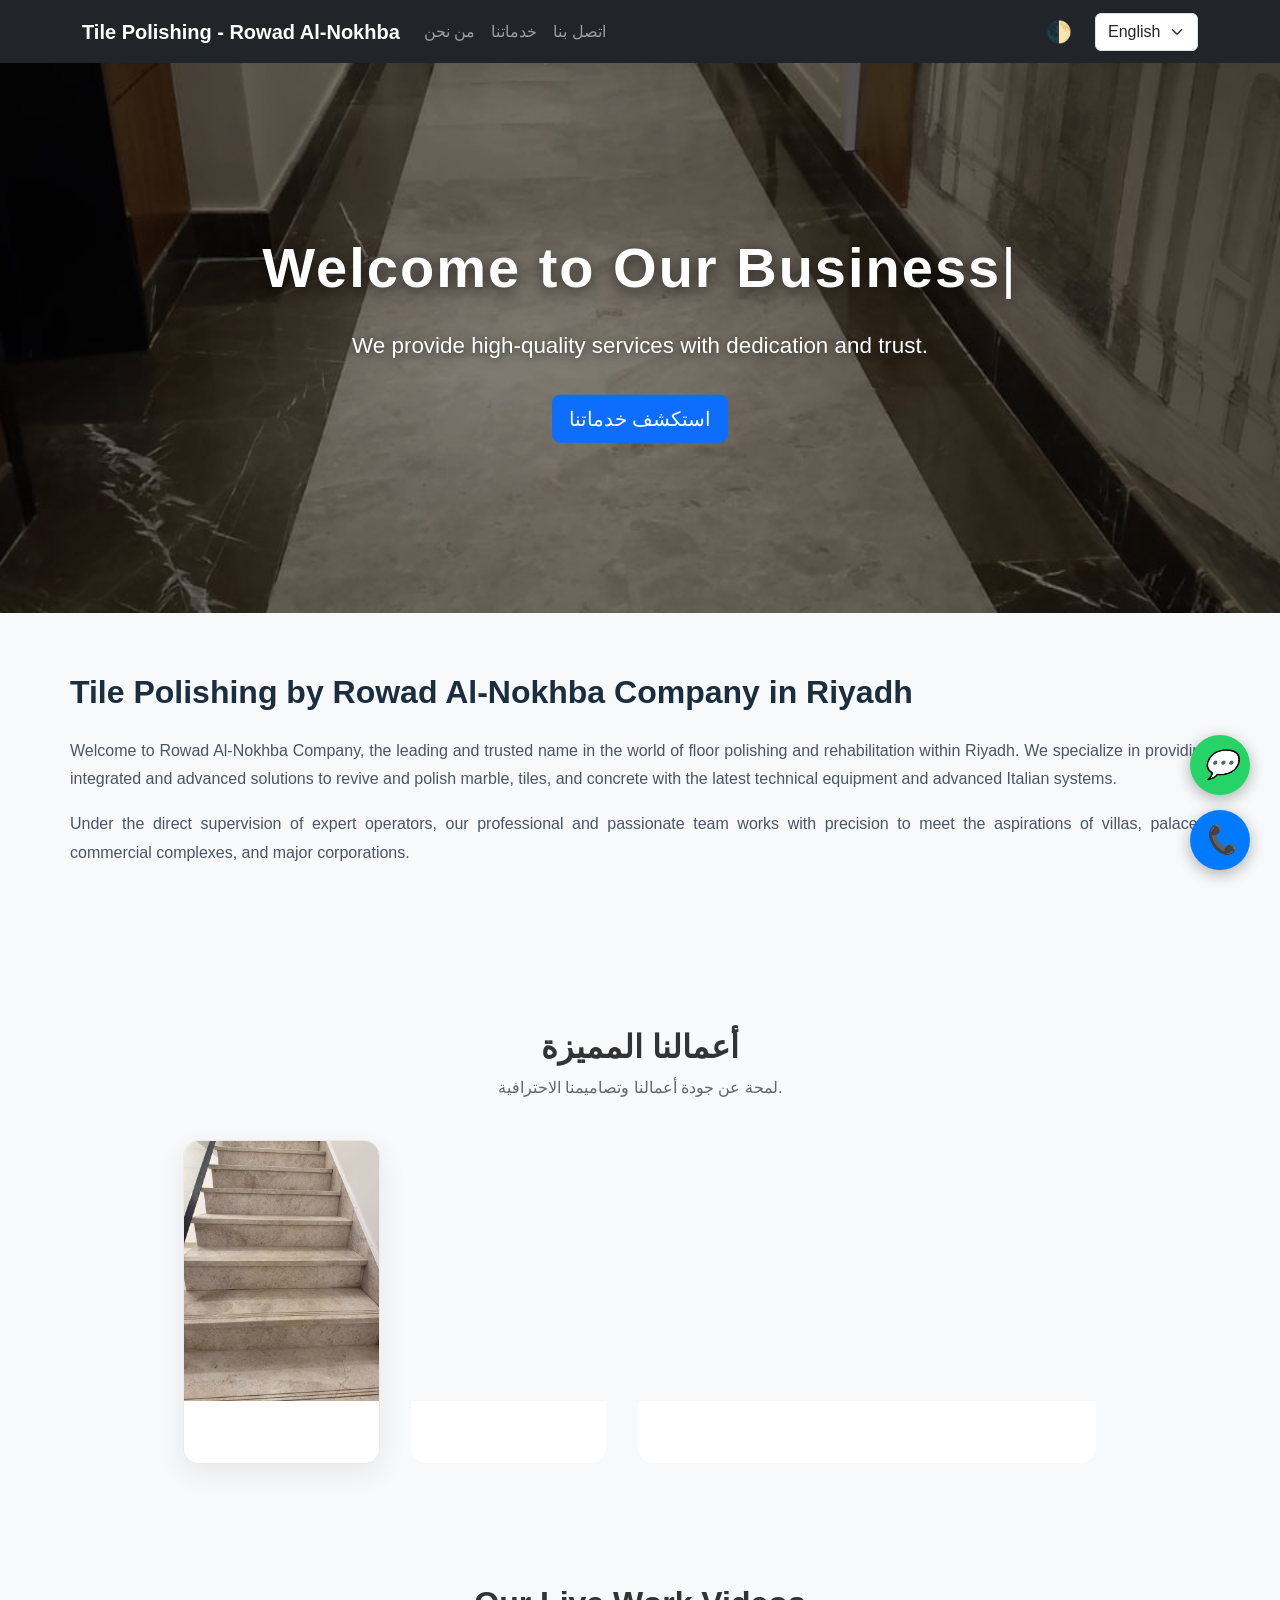
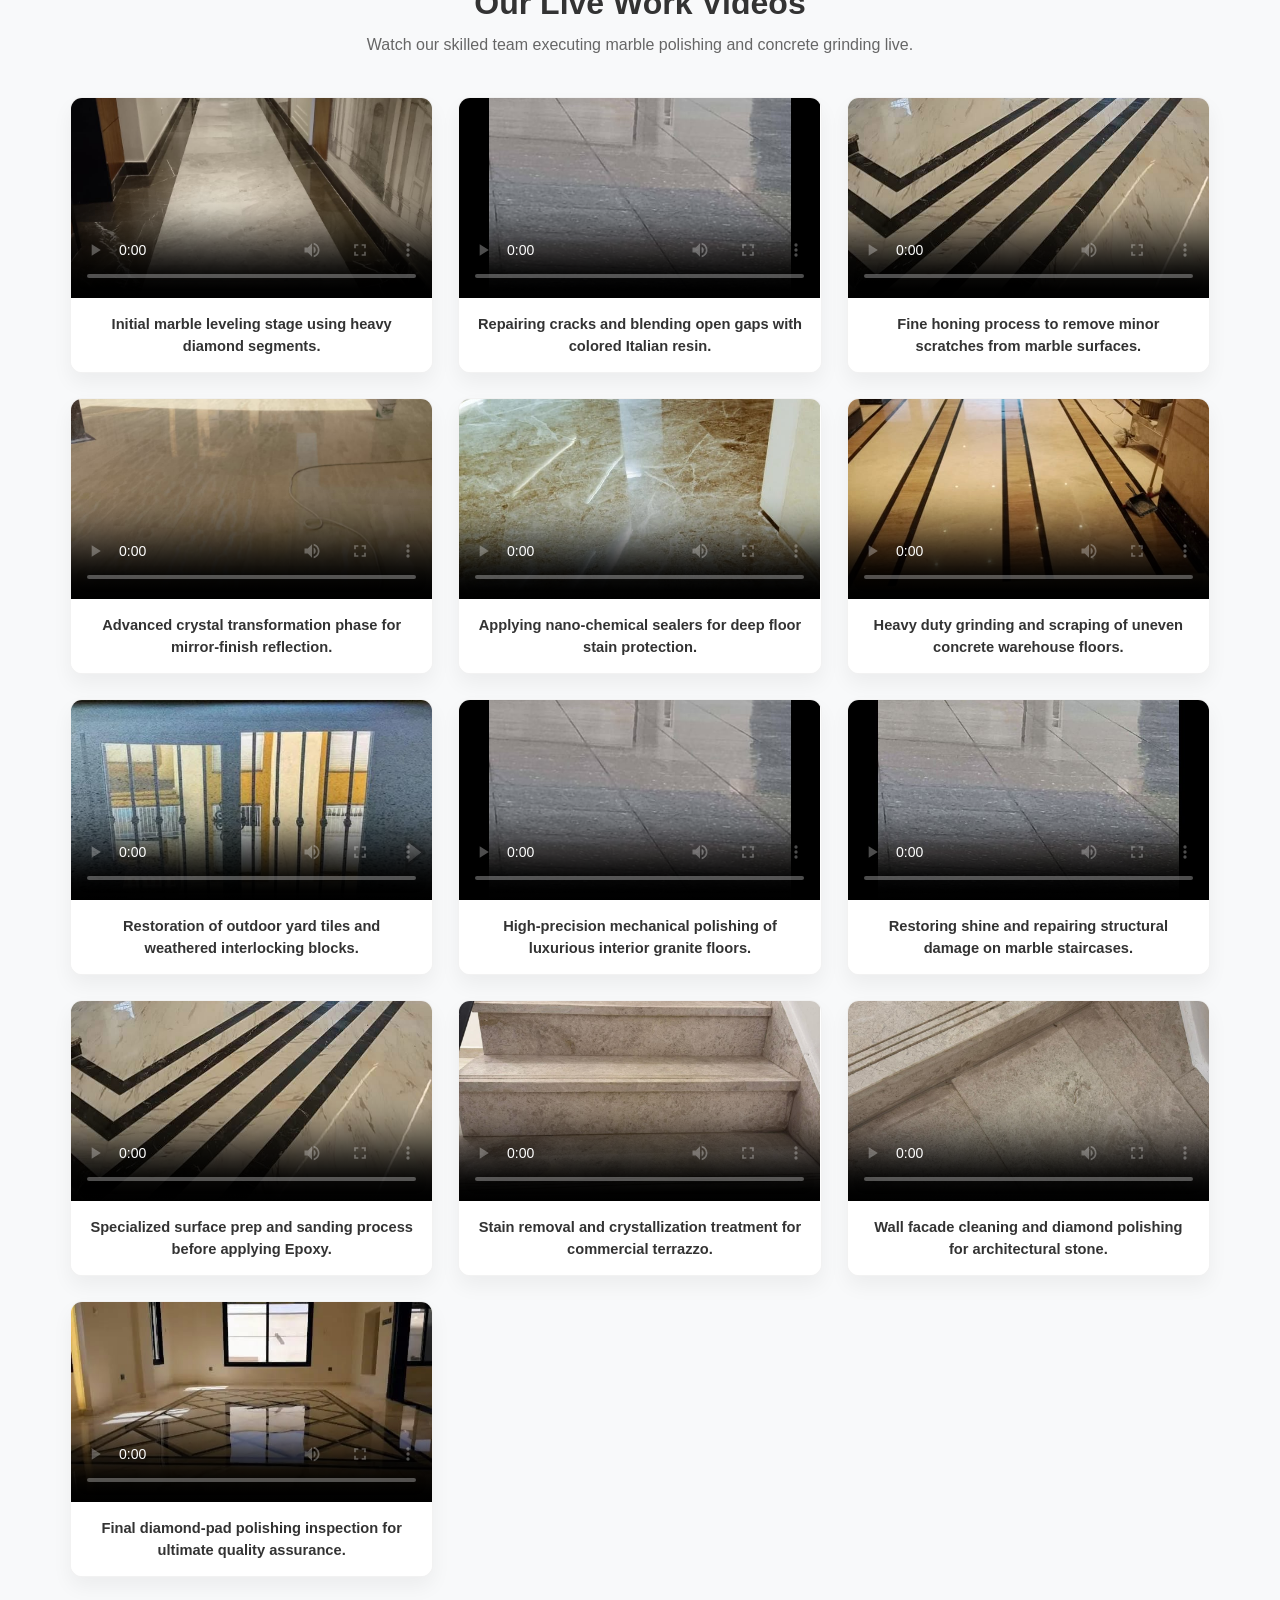
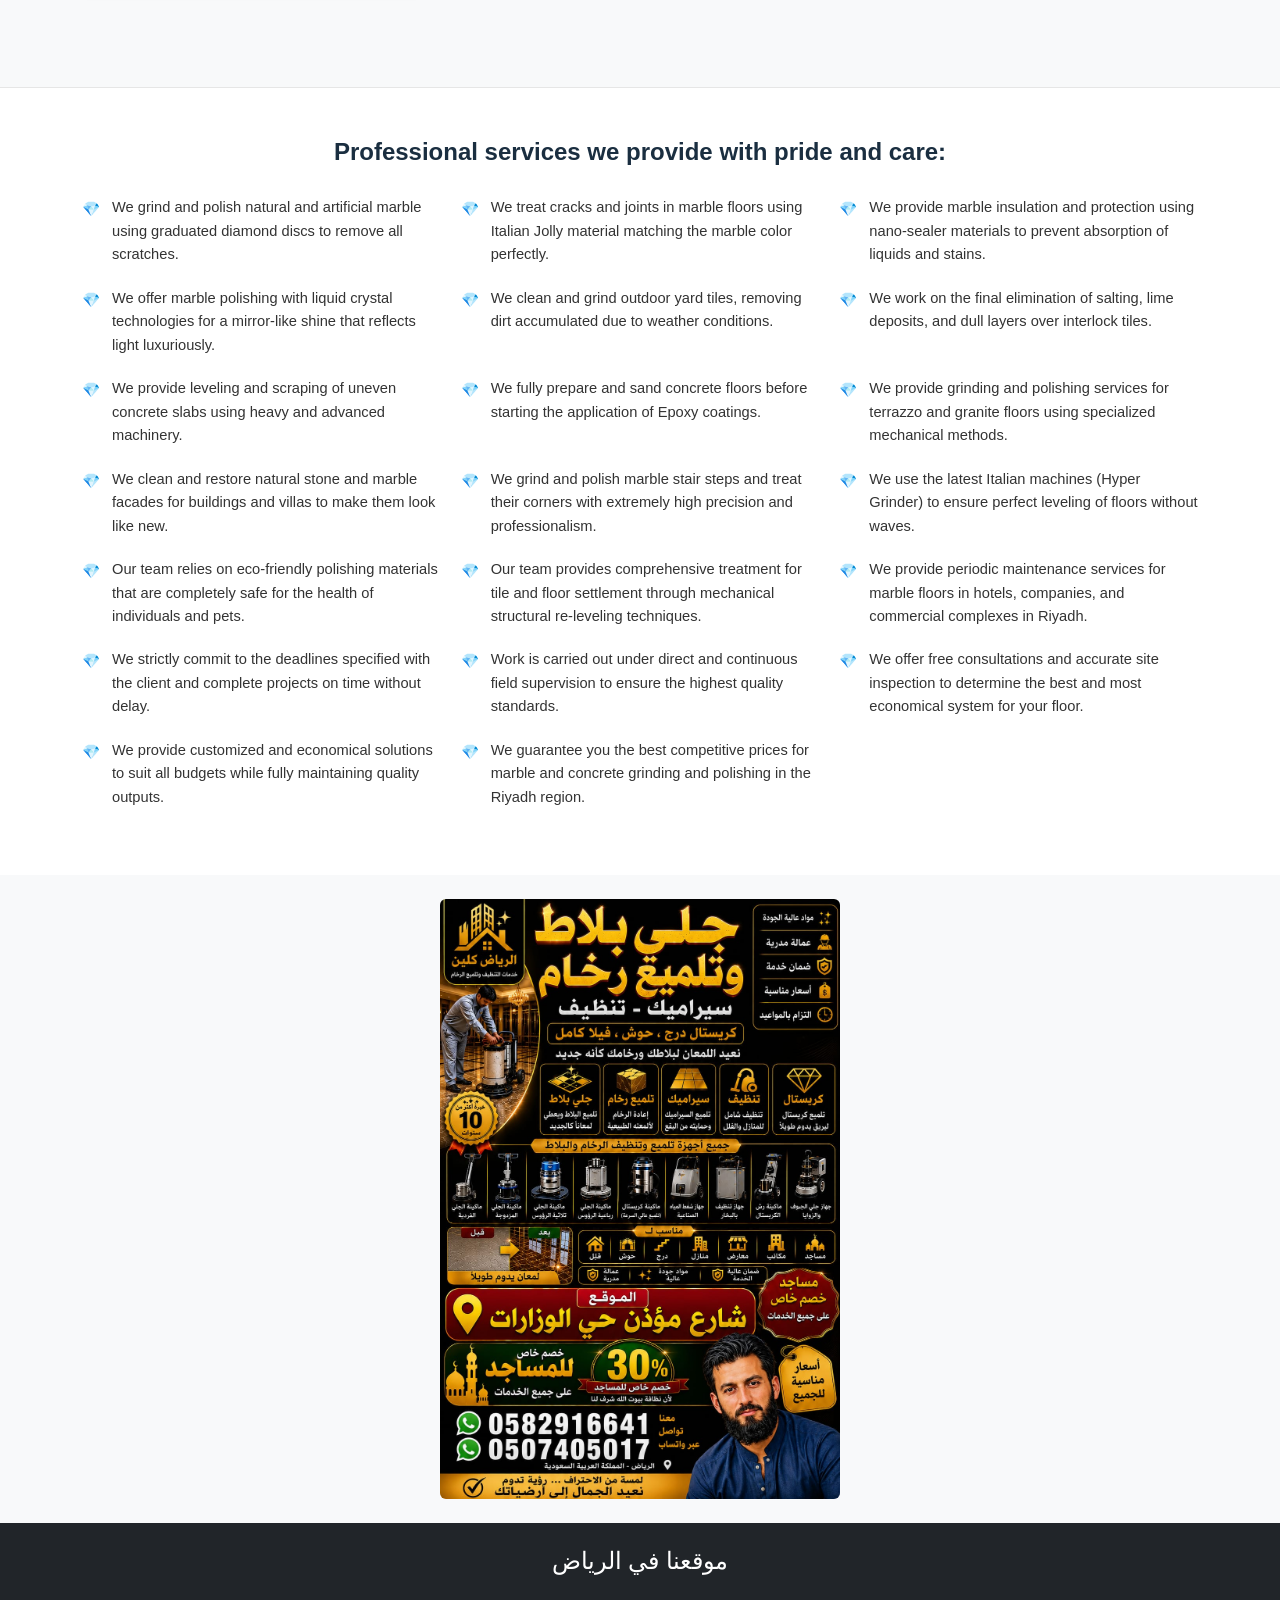
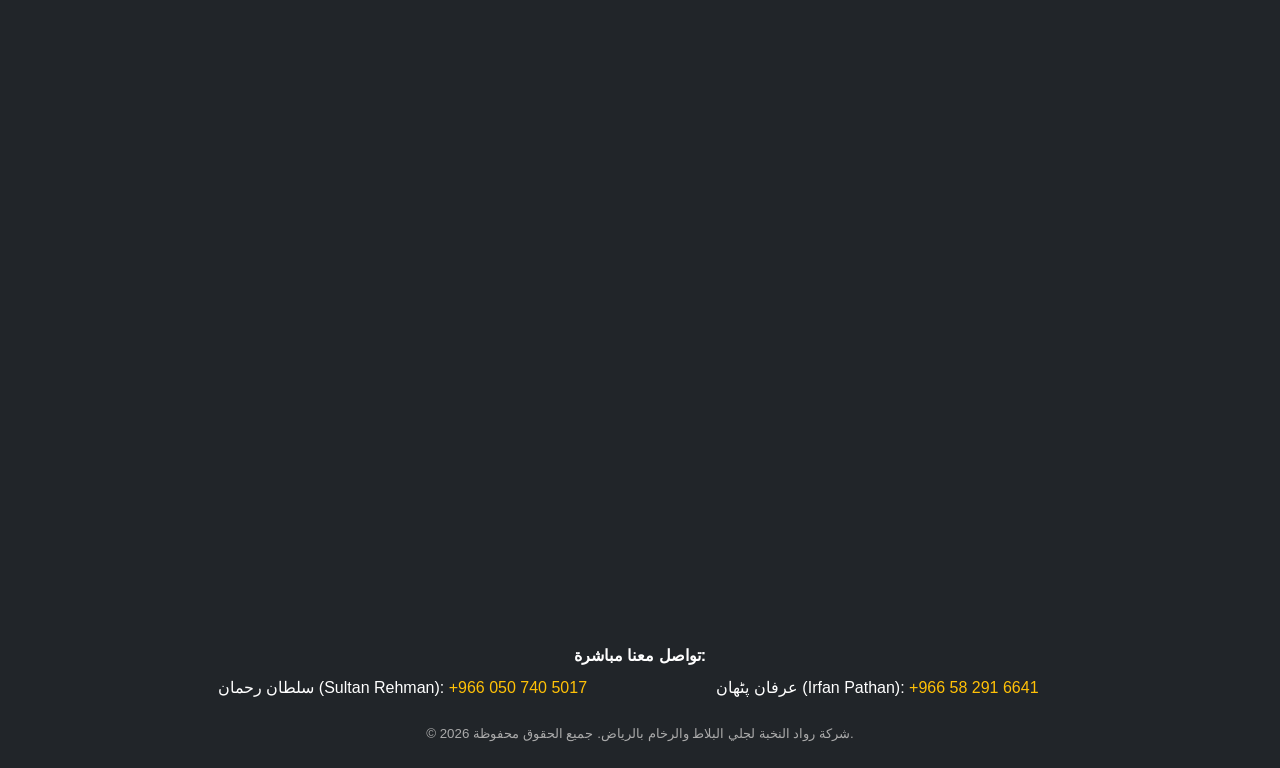
==== commit 02645aaf: "add comprehensive arabic english and arabizi SEO keywords" ====
--- a/index.html
+++ b/index.html
@@ -5,10 +5,10 @@
   <meta name="google-site-verification" content="sylWSc36HoH8k6CfKswODOlBBkQBRwZ7b3nXuxPUmEs" />
   
   <title>شركة جلي بلاط ورخام بالرياض | رواد النخبة لتلميع الرخام</title>
-  <meta name="description" content="افضل شركة جلي بلاط ورخام بالرياض. نقدم خدمات جلي وتلميع الرخام، تنظيف السيراميك، جلي الجرانيت، وتلميع أرضيات الموزايكو بأحدث الأجهزة وبأقل الأسعار. اتصل بنا الآن.">
+  <meta name="description" content="افضل شركة جلي بلاط ورخام بالرياض. نقدم خدمات جلي وتلميع الرخام، تنظيف السيراميك، جلي الجرانيت، وتلميع أرضيات الموزايكو بأحدث الأجهزة وبأقل الأسعار. Best marble and tile polishing company in Riyadh.">
   
-  <!-- Updated 100+ Comprehensive Saudi SEO Keywords -->
-  <meta name="keywords" content="شركة جلي بلاط بالرياض, شركة جلي رخام بالرياض, جلي بلاط بالرياض, جلي رخام بالرياض, تلميع رخام بالرياض, جلي وتلميع بلاط بالرياض, افضل شركة جلي بلاط بالرياض, ارخص شركة جلي بلاط بالرياض, جلي سيراميك بالرياض, جلي وتلميع الرخام والسيراميك, تنظيف وتلميع البلاط بالرياض, جلي رخام كريستال, جلي درج الرخام بالرياض, معالجة فواصل الرخام بالرياض, جلي بلاط حي الياسمين الرياض, جلي رخام حي الصحافة الرياض, شركة جلي بلاط حي النرجس الرياض, جلي بلاط حي الملقا الرياض, جلي رخام شمال الرياض, شركة جلي بلاط شرق الرياض, أسعار جلي البلاط والرخام بالرياض, جلي رخام طبيعي, جلي بلاط موزاييك, تلميع البورسلين, جلي وتلميع الجرانايت, إزالة البقع من الرخام, جلي بلاط حي العقيق, شركة جلي رخام حي العليا, جلي بلاط حي الملز, جلي رخام حي الروضة, جلي بلاط حي الورود, جلي رخام حي النسيم, جلي بلاط حي الشفاء, شركة جلي رخام حي طويق, جلي رخام جنوب الرياض, جلي بلاط غرب الرياض, شركة جلي بلاط وسط الرياض, أرخص سعر جلي رخام, تكلفة جلي الرخام بالمتر, فني جلي بلاط بالرياض ممتاز, شركة جلي رخام عمالة فلبينية, جلي بلاط بالسعودية, جلي رخام الفلل والقصور, تلميع بلاط الشقق والمكاتب, رواد النخبة">
+  <!-- Updated Comprehensive Arabic, English & Arabizi SEO Keywords -->
+  <meta name="keywords" content="شركة جلي بلاط بالرياض, شركة جلي رخام بالرياض, جلي بلاط بالرياض, جلي رخام بالرياض, تلميع رخام بالرياض, جلي وتلميع بلاط بالرياض, افضل شركة جلي بلاط بالرياض, ارخص شركة جلي بلاط بالرياض, جلي سيراميك بالرياض, جلي وتلميع الرخام والسيراميك, تنظيف وتلميع البلاط بالرياض, جلي رخام كريستال, جلي درج الرخام بالرياض, معالجة فواصل الرخام بالرياض, جلي بلاط حي الياسمين الرياض, جلي رخام حي الصحافة الرياض, شركة جلي بلاط حي النرجس الرياض, جلي بلاط حي الملقا الرياض, جلي رخام شمال الرياض, شركة جلي بلاط شرق الرياض, أسعار جلي البلاط والرخام بالرياض, جلي رخام طبيعي, جلي بلاط موزاييك, تلميع البورسلين, جلي وتلميع الجرانايت, إزالة البقع من الرخام, جلي بلاط حي العقيق, شركة جلي رخام حي العليا, جلي بلاط حي الملز, جلي رخام حي الروضة, جلي بلاط حي الورود, جلي رخام حي النسيم, جلي بلاط حي الشفاء, شركة جلي رخام حي طويق, جلي رخام جنوب الرياض, جلي بلاط غرب الرياض, شركة جلي بلاط وسط الرياض, أرخص سعر جلي رخام, تكلفة جلي الرخام بالمتر, فني جلي بلاط بالرياض ممتاز, شركة جلي رخام عمالة فلبينية, جلي بلاط بالسعودية, جلي رخام الفلل والقصور, تلميع بلاط الشقق والمكاتب, رواد النخبة, galli balat riyadh, marble polishing riyadh, tile polishing saudi arabia, sharikat jali balat riyadh, tamleeeh rkham riyadh">
 
   <meta name="robots" content="index, follow">
   <link rel="canonical" href="https://جلي-بلاط-رواد-النخبة.com/">
@@ -130,8 +130,8 @@
       <div class="container">
           <h3 class="business-title-main" style="font-size: 18pt; text-align: center;" id="listTitle">خدماتنا الرئيسية</h3>
           <ul class="services-sentence-list" id="arabicSentencesList">
-              <li>جلي وتلميع الرخام الطبيعي والصناعي بكفاءة عالية.</li>
-              <li>تنظيف وجلي البلاط وإزالة البقع المستعصية.</li>
+              <li>جلي وتلميع الرخام الطبيعي والصناعي بكفاءة عالية (Marble Polishing Riyadh).</li>
+              <li>تنظيف وجلي البلاط وإزالة البقع المستعصية (Tile Cleaning Riyadh).</li>
               <li>تلميع أرضيات السيراميك والجرانيت والموزايكو.</li>
               <li>معالجة الفواصل وسد الشقوق بأفضل المواد المستوردة.</li>
           </ul>
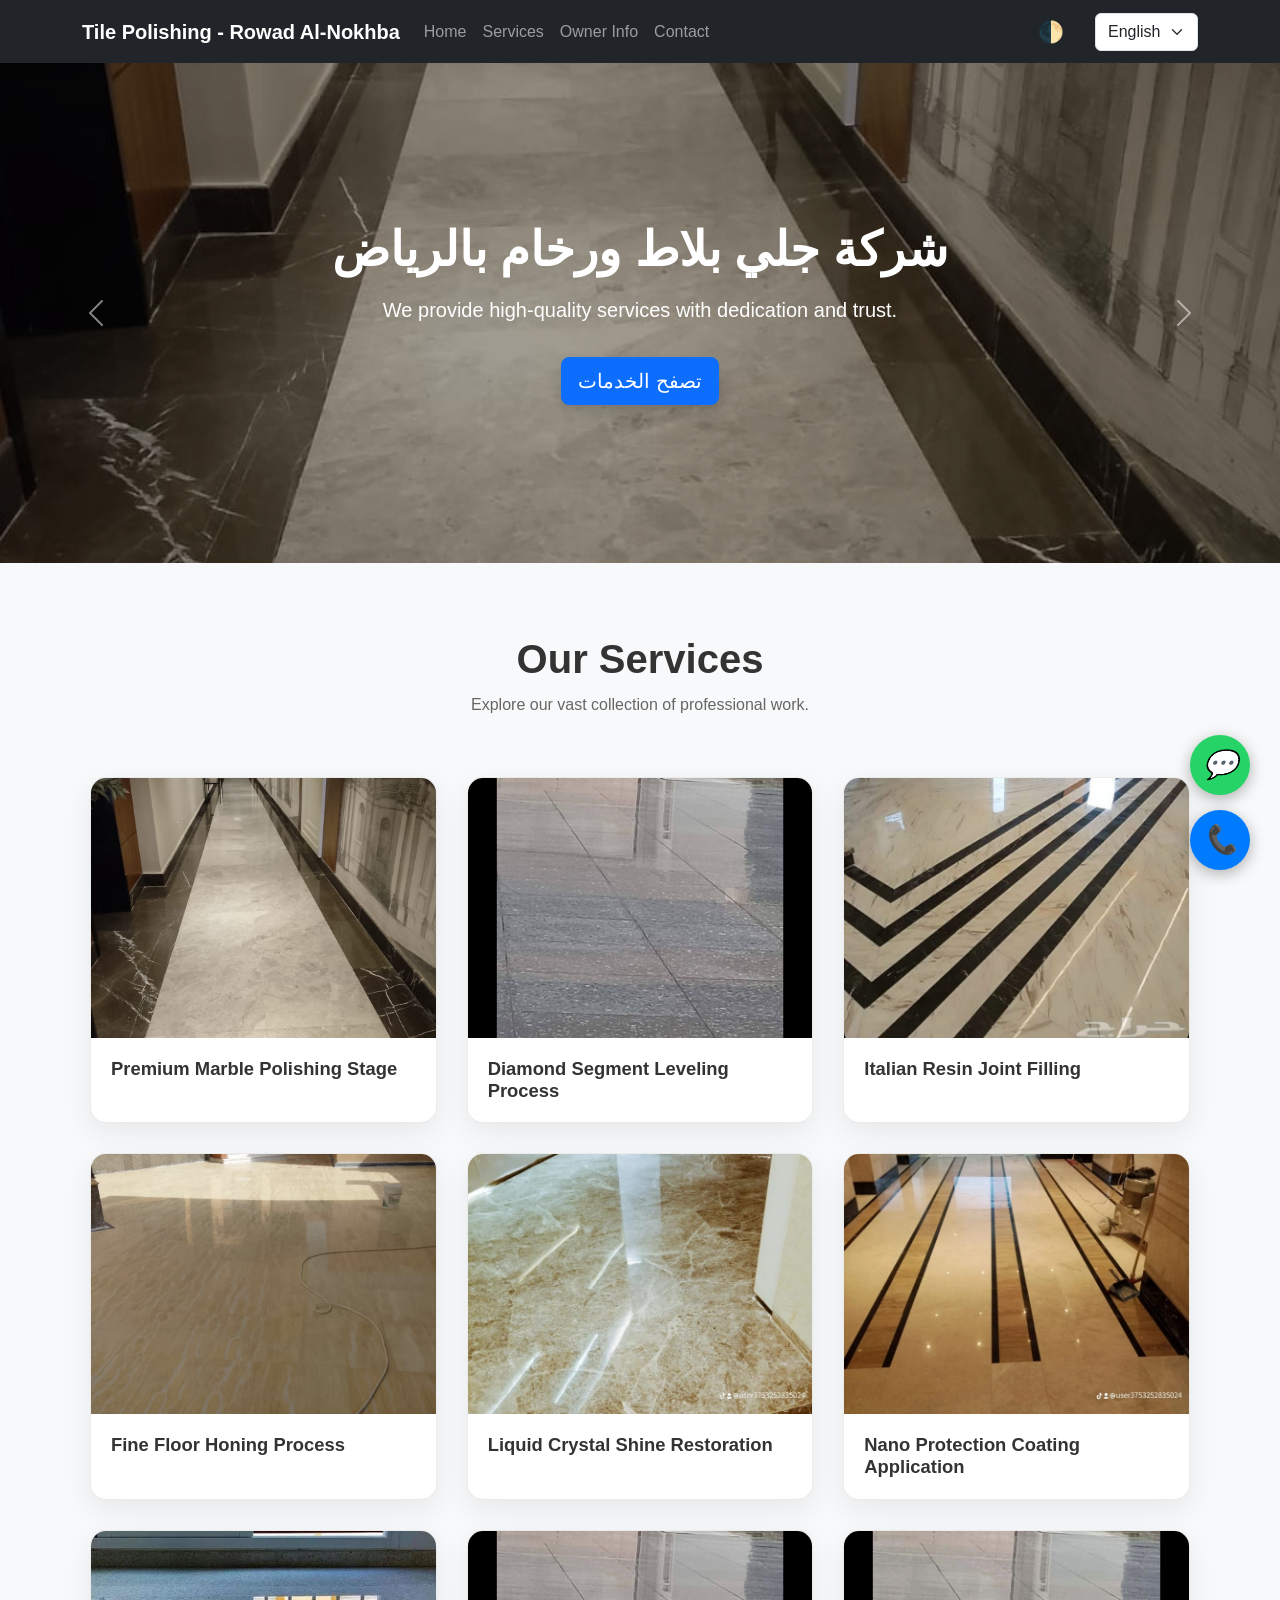
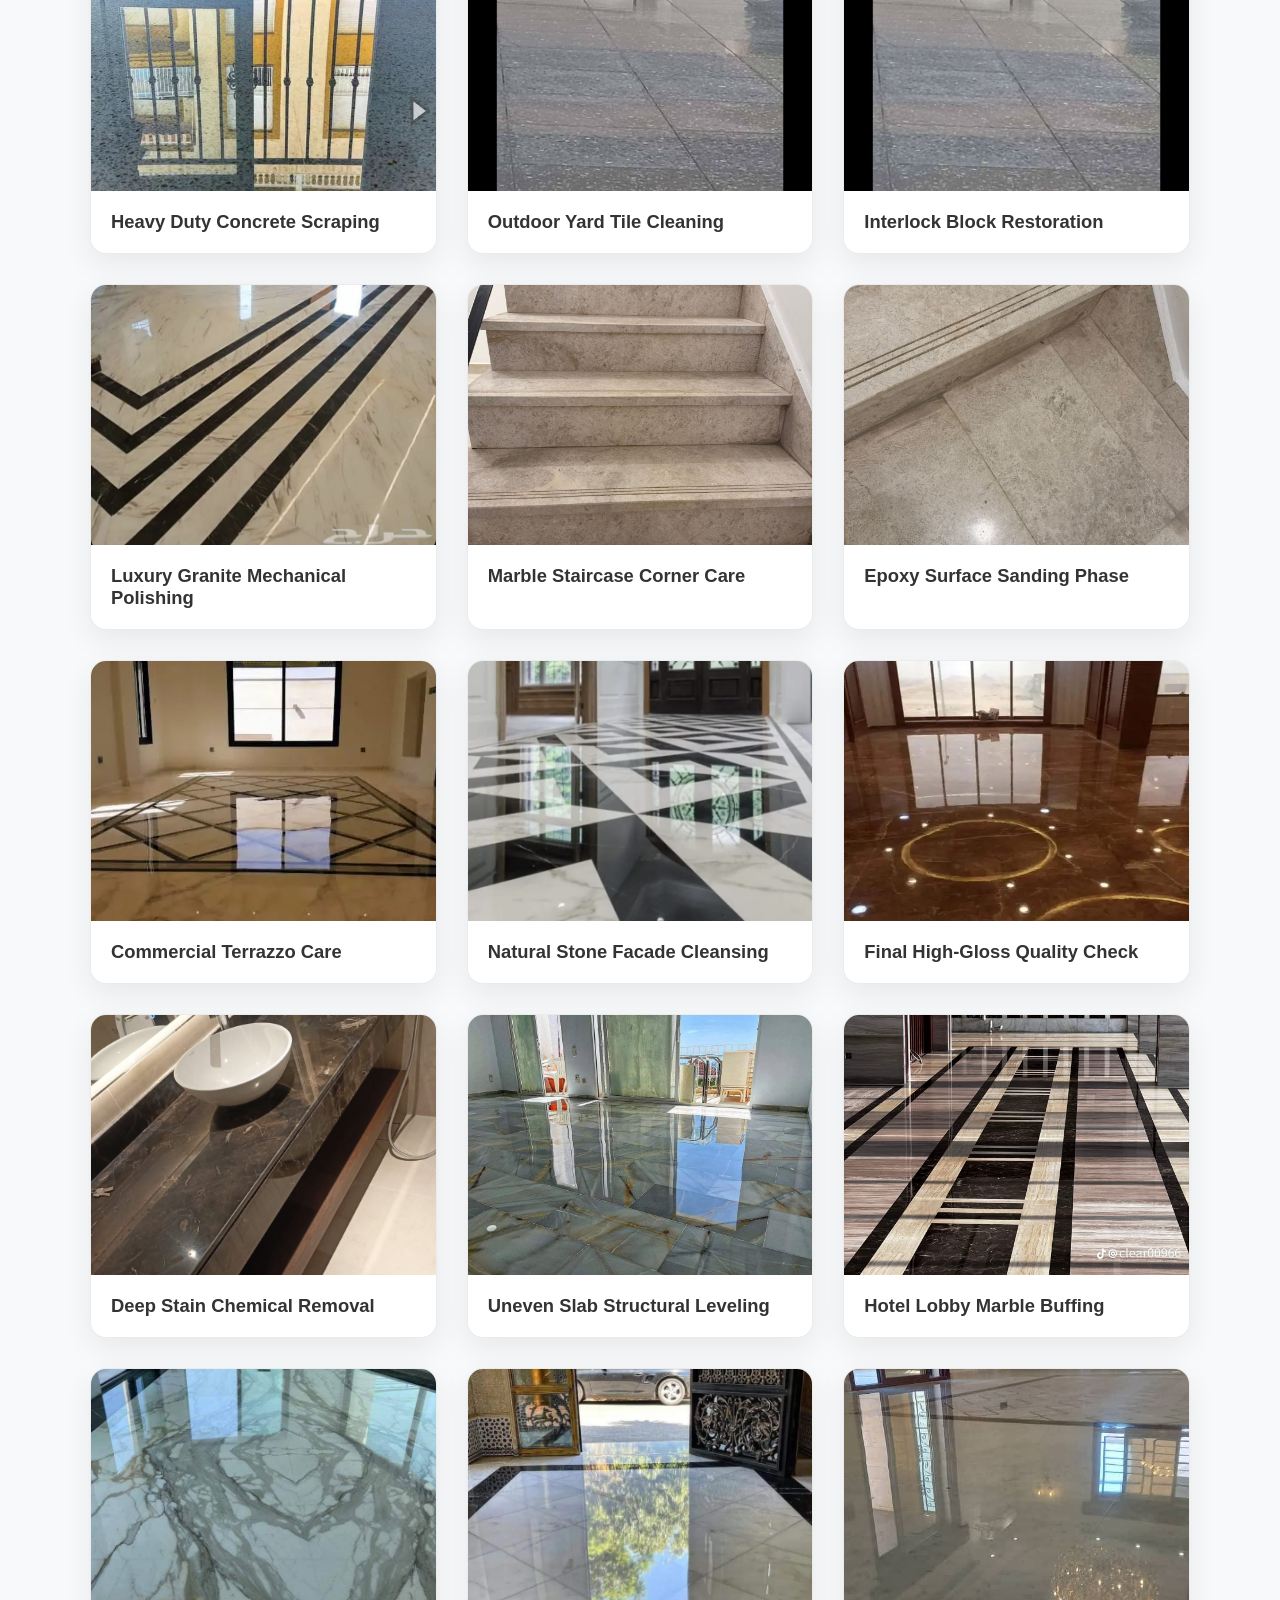
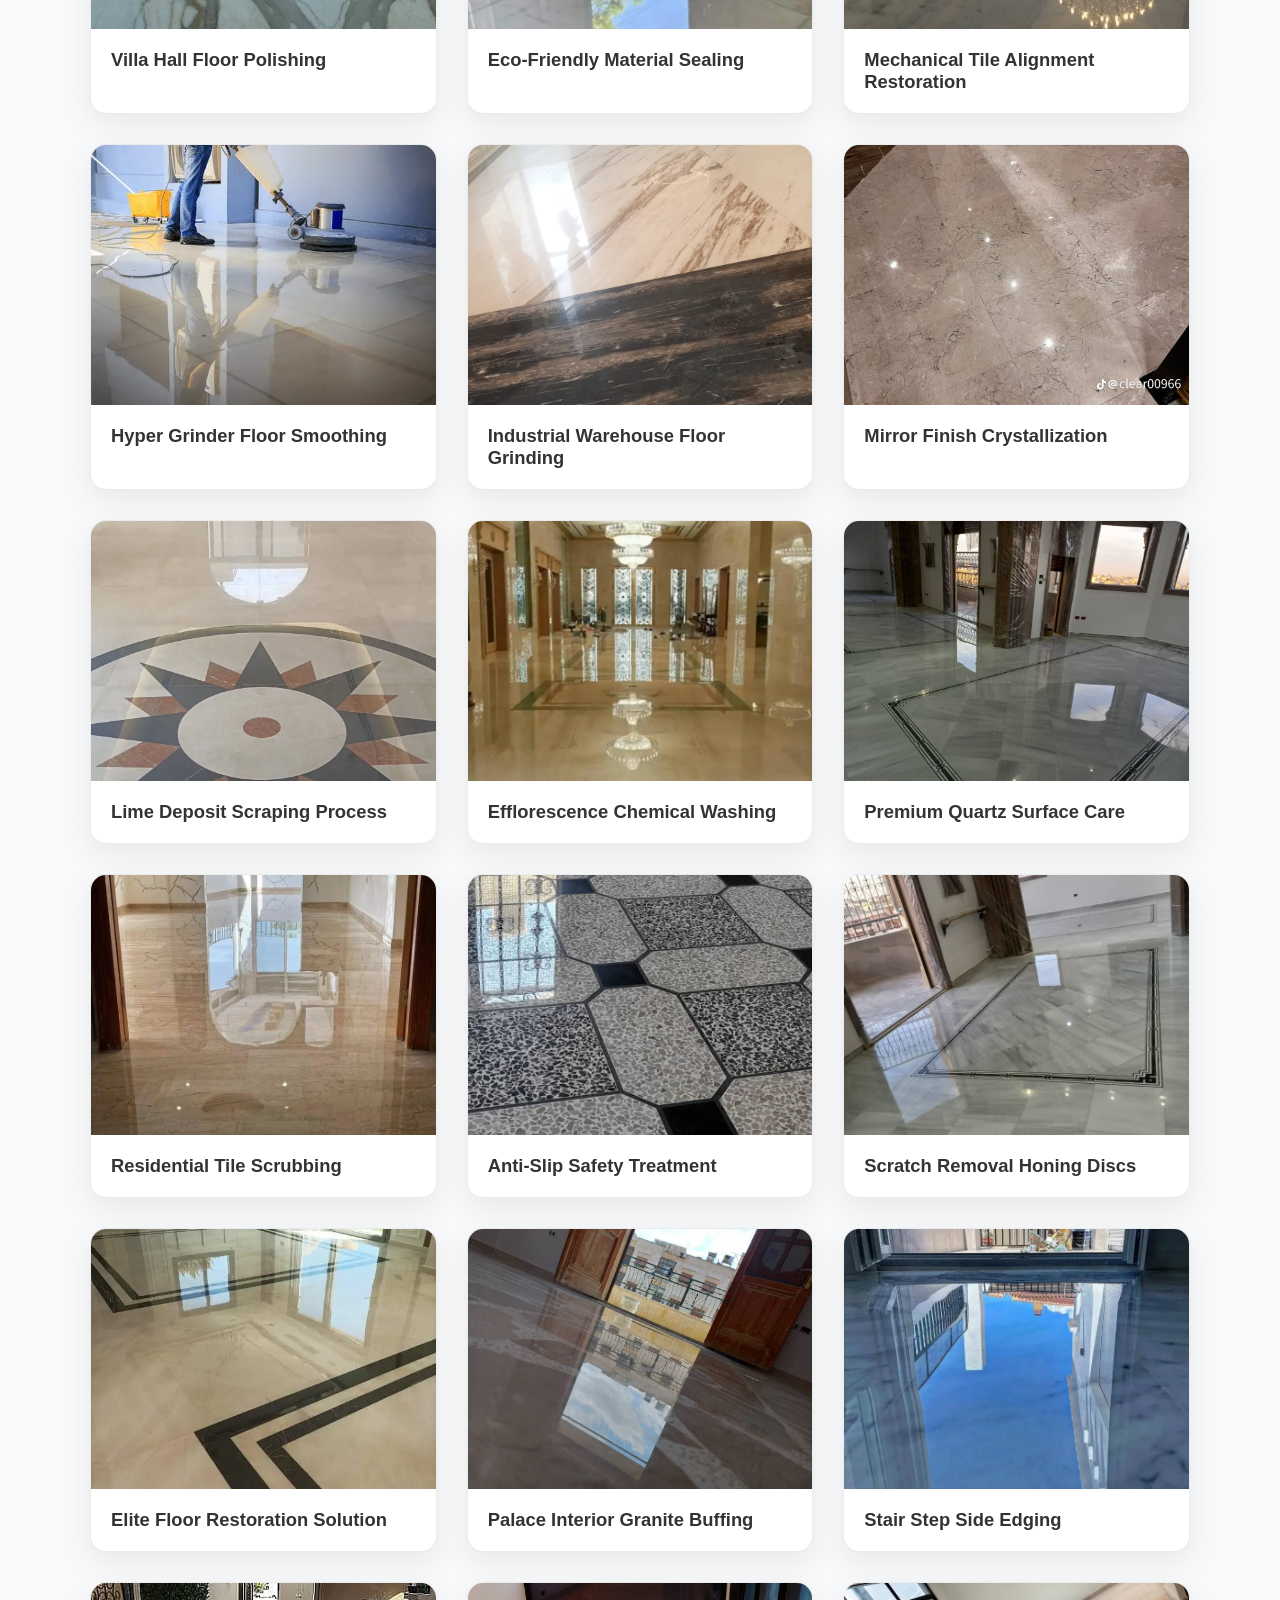
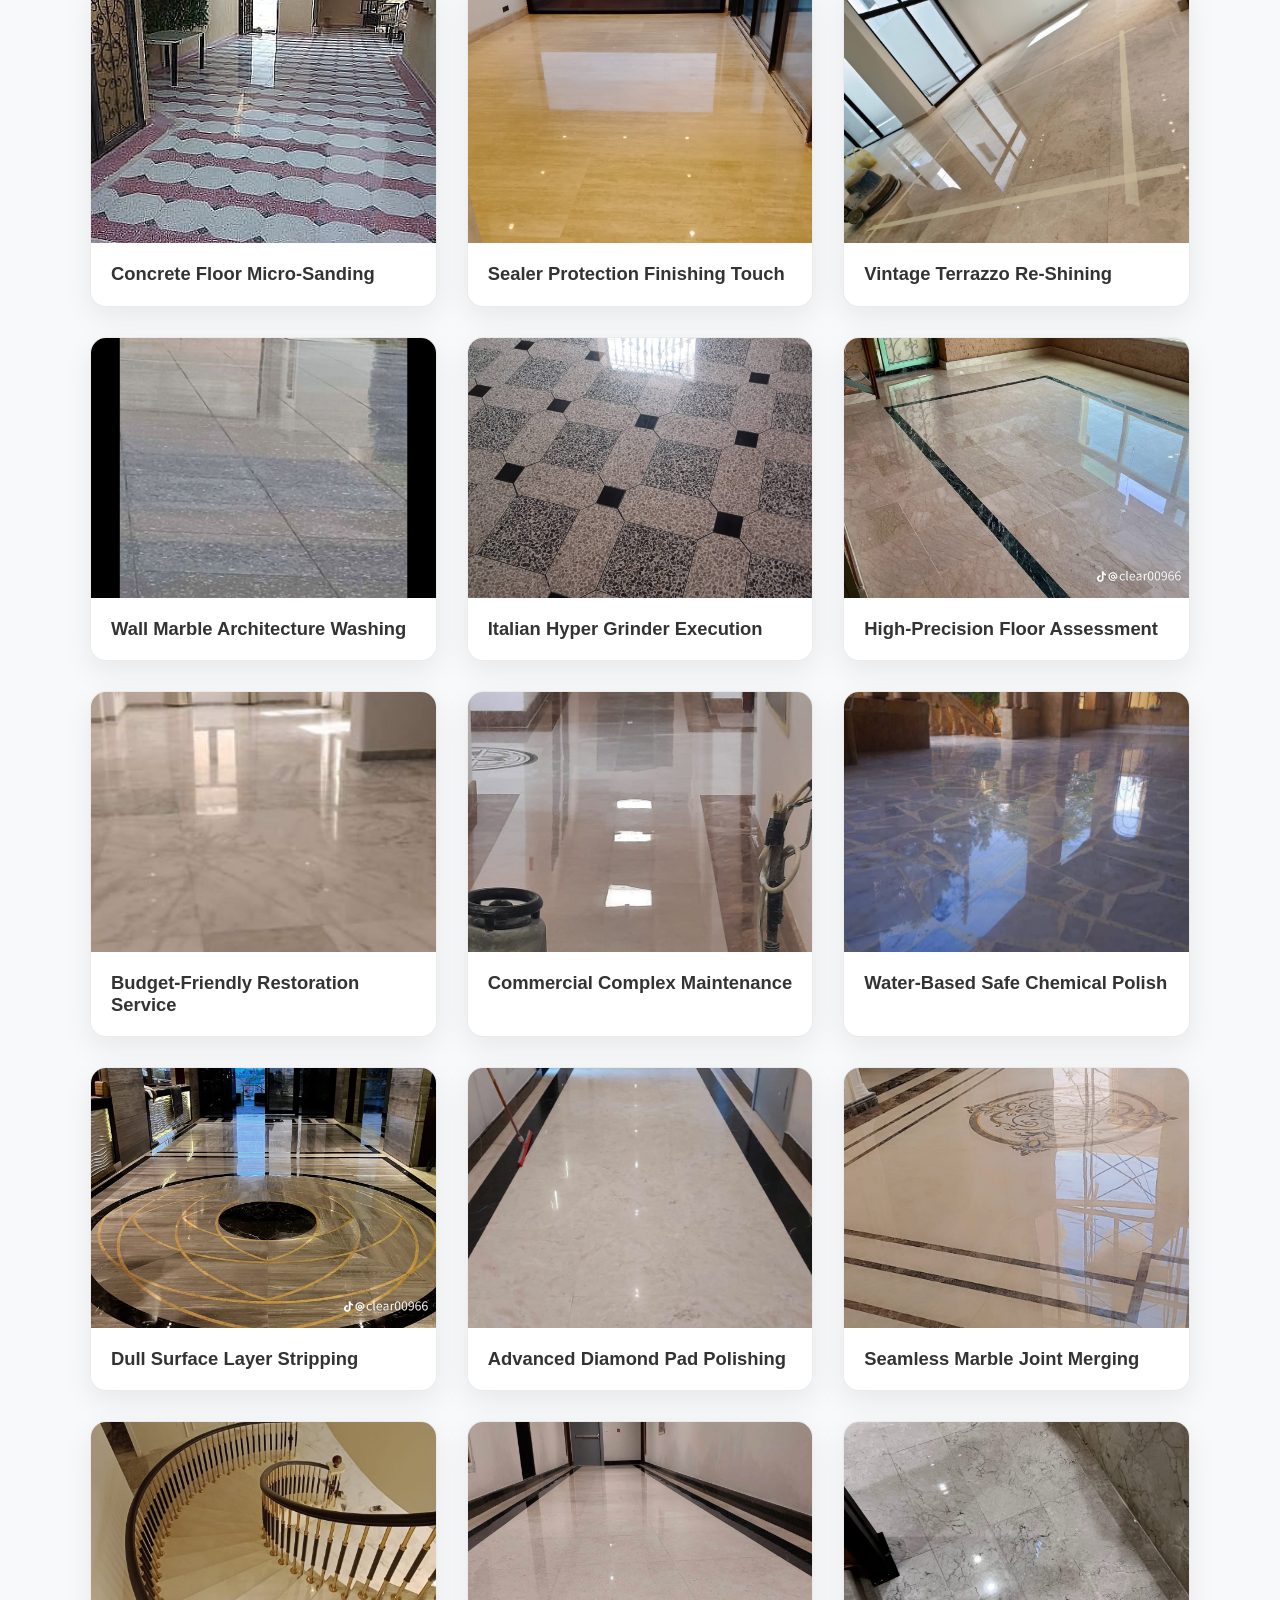
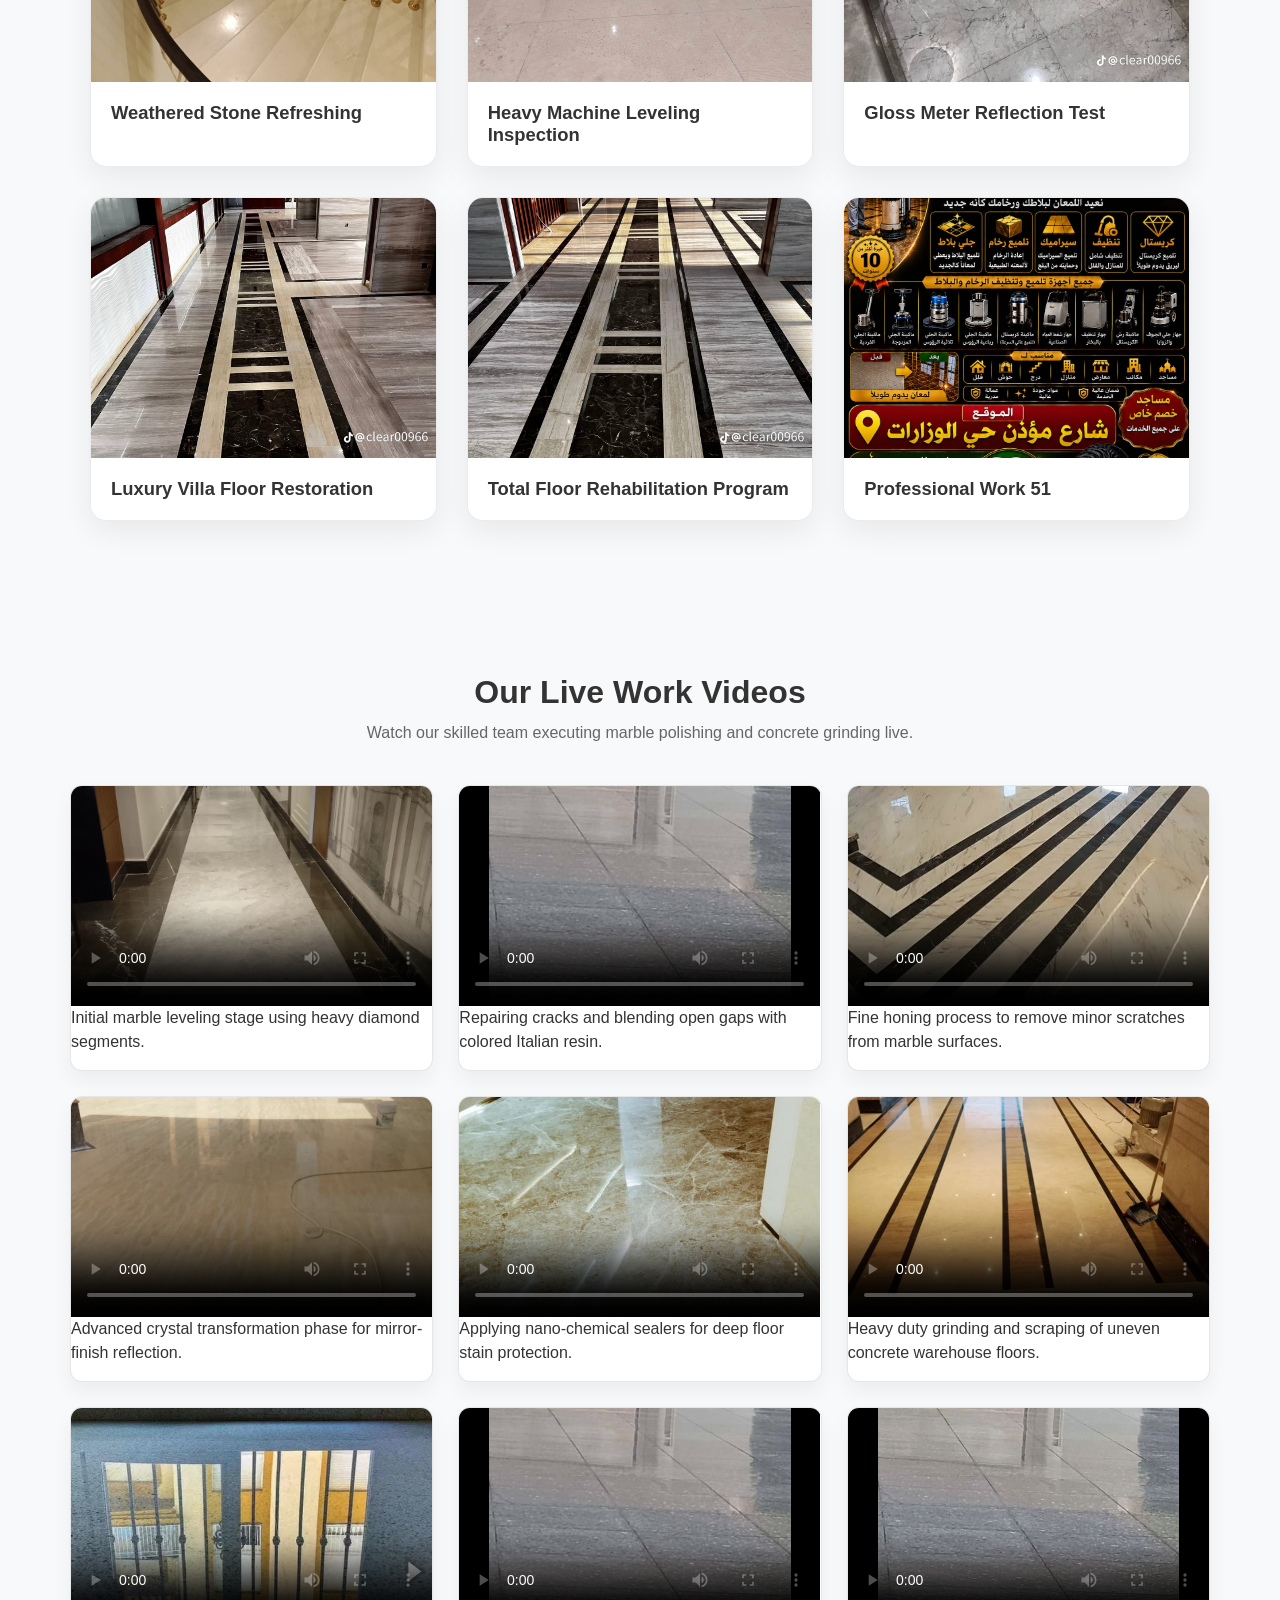
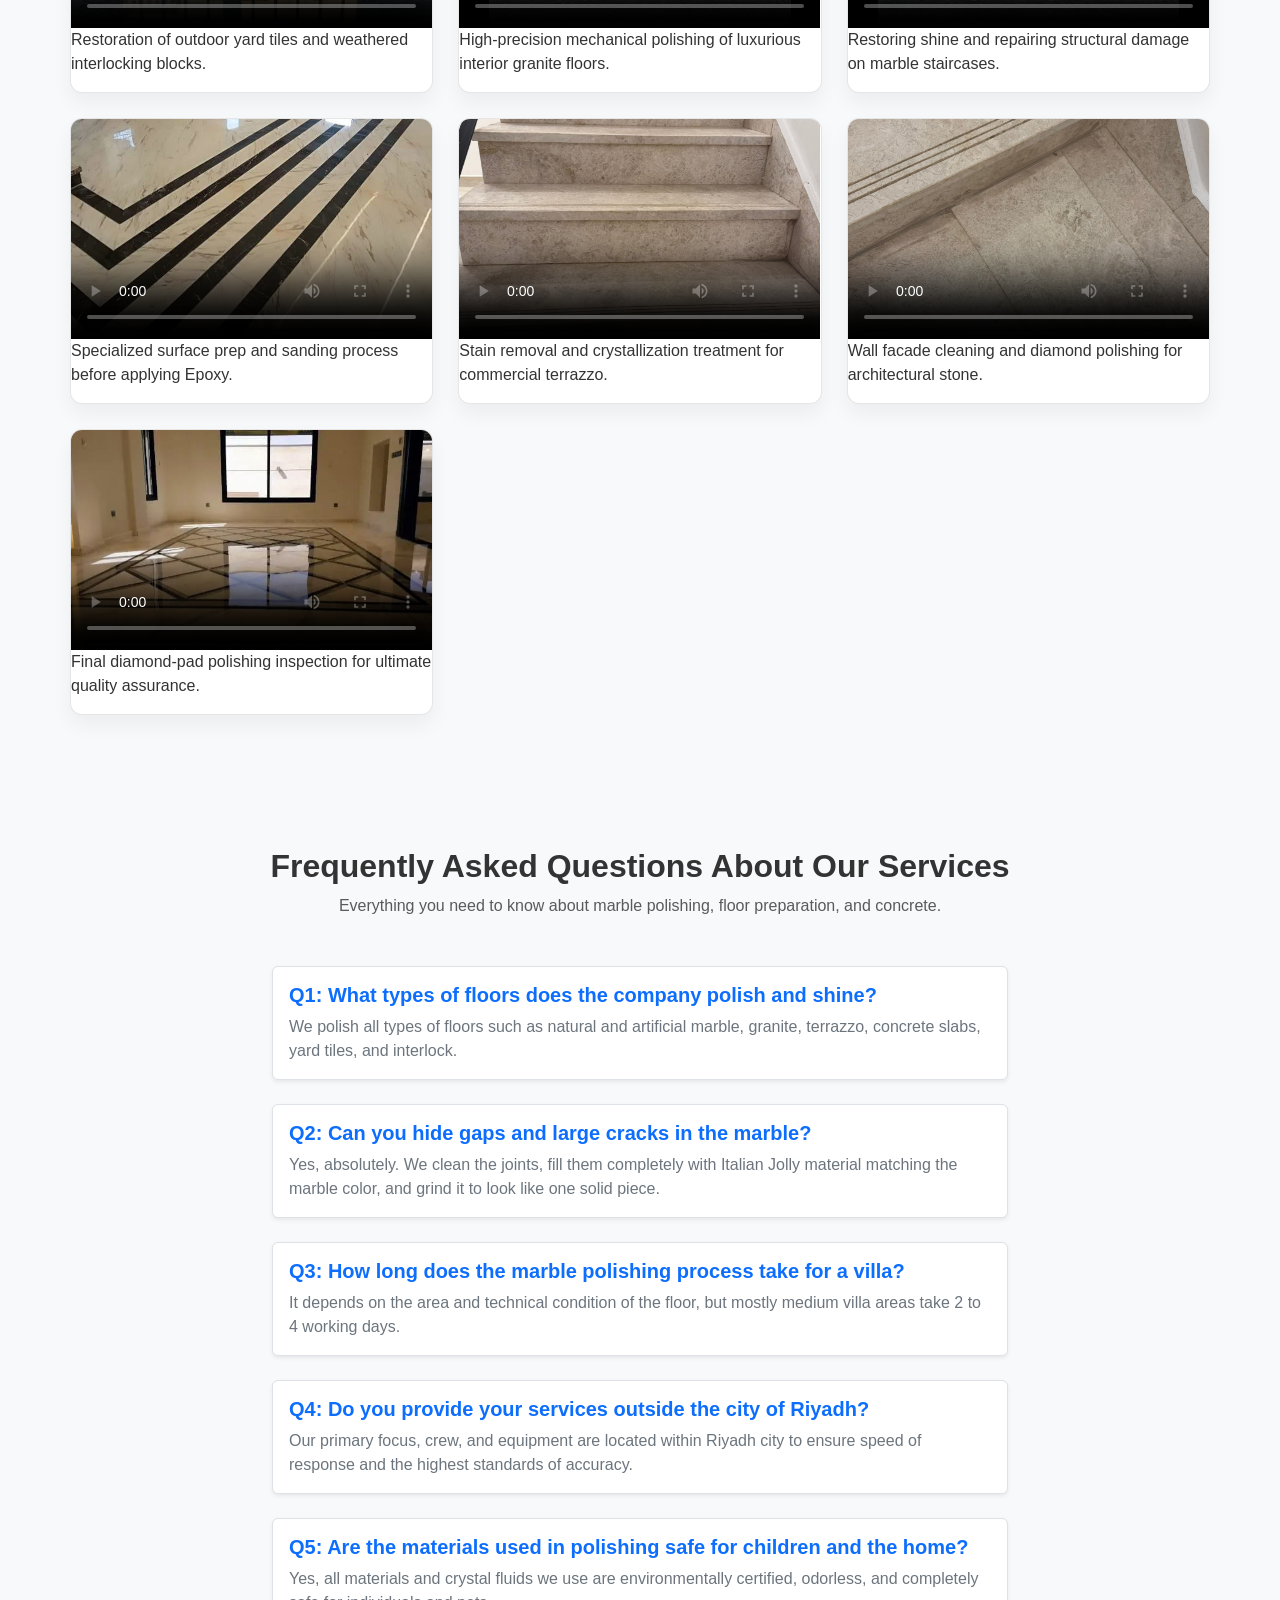
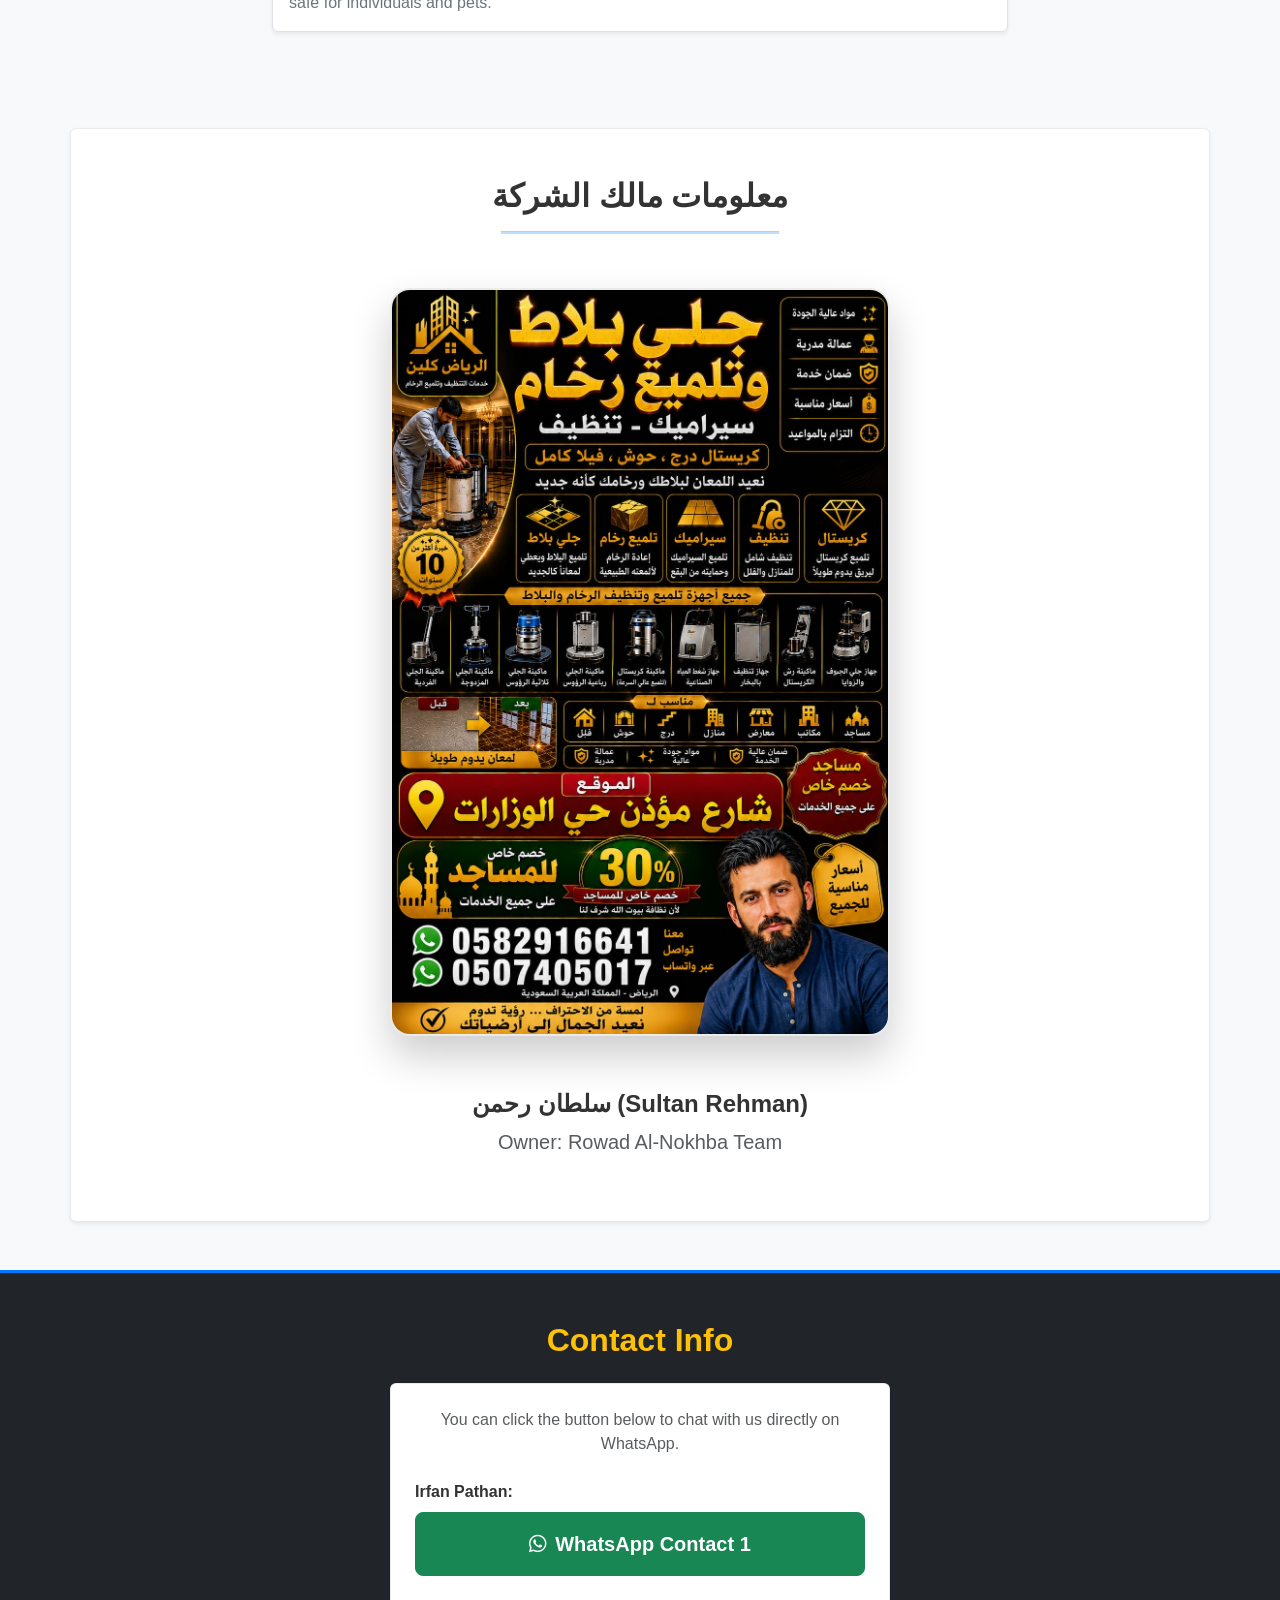
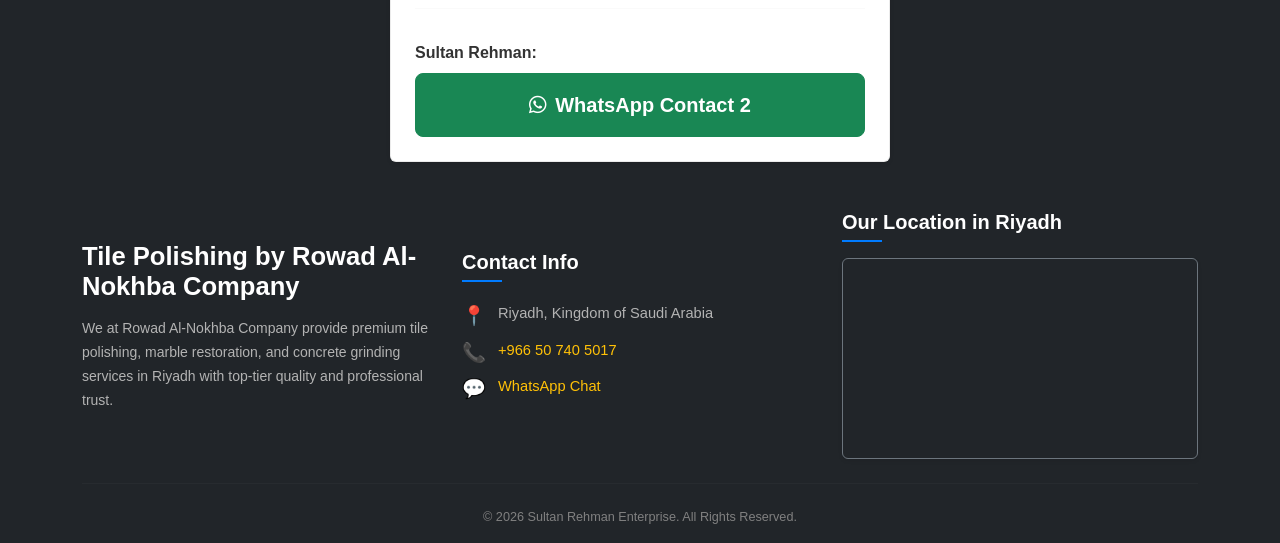
==== commit 0b10042e: "Update owner section poster view and styling" ====
--- a/index.html
+++ b/index.html
@@ -5,71 +5,46 @@
   <meta name="google-site-verification" content="sylWSc36HoH8k6CfKswODOlBBkQBRwZ7b3nXuxPUmEs" />
   
   <title>شركة جلي بلاط ورخام بالرياض | رواد النخبة لتلميع الرخام</title>
-  <meta name="description" content="افضل شركة جلي بلاط ورخام بالرياض. نقدم خدمات جلي وتلميع الرخام، تنظيف السيراميك، جلي الجرانيت، وتلميع أرضيات الموزايكو بأحدث الأجهزة وبأقل الأسعار. Best marble and tile polishing company in Riyadh.">
-  
-  <!-- Updated Comprehensive Arabic, English & Arabizi SEO Keywords -->
-  <meta name="keywords" content="شركة جلي بلاط بالرياض, شركة جلي رخام بالرياض, جلي بلاط بالرياض, جلي رخام بالرياض, تلميع رخام بالرياض, جلي وتلميع بلاط بالرياض, افضل شركة جلي بلاط بالرياض, ارخص شركة جلي بلاط بالرياض, جلي سيراميك بالرياض, جلي وتلميع الرخام والسيراميك, تنظيف وتلميع البلاط بالرياض, جلي رخام كريستال, جلي درج الرخام بالرياض, معالجة فواصل الرخام بالرياض, جلي بلاط حي الياسمين الرياض, جلي رخام حي الصحافة الرياض, شركة جلي بلاط حي النرجس الرياض, جلي بلاط حي الملقا الرياض, جلي رخام شمال الرياض, شركة جلي بلاط شرق الرياض, أسعار جلي البلاط والرخام بالرياض, جلي رخام طبيعي, جلي بلاط موزاييك, تلميع البورسلين, جلي وتلميع الجرانايت, إزالة البقع من الرخام, جلي بلاط حي العقيق, شركة جلي رخام حي العليا, جلي بلاط حي الملز, جلي رخام حي الروضة, جلي بلاط حي الورود, جلي رخام حي النسيم, جلي بلاط حي الشفاء, شركة جلي رخام حي طويق, جلي رخام جنوب الرياض, جلي بلاط غرب الرياض, شركة جلي بلاط وسط الرياض, أرخص سعر جلي رخام, تكلفة جلي الرخام بالمتر, فني جلي بلاط بالرياض ممتاز, شركة جلي رخام عمالة فلبينية, جلي بلاط بالسعودية, جلي رخام الفلل والقصور, تلميع بلاط الشقق والمكاتب, رواد النخبة, galli balat riyadh, marble polishing riyadh, tile polishing saudi arabia, sharikat jali balat riyadh, tamleeeh rkham riyadh">
-
+  <meta name="description" content="افضل شركة جلي بلاط ورخام بالرياض. نقدم خدمات جلي وتلميع الرخام، تنظيف السيراميك، جلي الجرانيت، وتلميع أرضيات الموزايكو بأحدث الأجهزة وبأقل الأسعار.">
+  <meta name="keywords" content="شركة جلي بلاط بالرياض, شركة جلي رخام بالرياض, جلي بلاط بالرياض, جلي رخام بالرياض, تلميع رخام بالرياض, رواد النخبة">
   <meta name="robots" content="index, follow">
   <link rel="canonical" href="https://جلي-بلاط-رواد-النخبة.com/">
   
   <meta property="og:type" content="website">
   <meta property="og:url" content="https://جلي-بلاط-رواد-النخبة.com/">
   <meta property="og:title" content="شركة جلي بلاط ورخام بالرياض | رواد النخبة">
-  <meta property="og:description" content="افضل خدمات جلي وتلميع الرخام والبلاط بالرياض بأسعار تنافسية واحترافية عالية.">
-  <meta property="og:image" content="https://جلي-بلاط-رواد-النخبة.com/51.jpg">
+  <meta property="og:description" content="افضل خدمات جلي وتلميع الرخام والبلاط بالرياض بأسعار تنافسية واحترانية عالية.">
   <meta name="viewport" content="width=device-width, initial-scale=1">
+  
   <link href="https://cdn.jsdelivr.net/npm/bootstrap@5.3.2/dist/css/bootstrap.min.css" rel="stylesheet">
+  <link rel="stylesheet" href="https://cdnjs.cloudflare.com/ajax/libs/font-awesome/6.0.0/css/all.min.css">
   <link rel="stylesheet" href="style.css">
   <link rel="preconnect" href="https://fonts.googleapis.com">
   <link rel="preconnect" href="https://fonts.gstatic.com" crossorigin>
   <link href="https://fonts.googleapis.com/css2?family=Cairo:wght@400;600;700;800&display=swap" rel="stylesheet">
-  <style>
-    .business-details-section { padding: 60px 0; background-color: transparent; }
-    .business-title-main { font-weight: 800; color: #1a2e40; margin-bottom: 25px; }
-    .business-p-text { font-size: 12pt; line-height: 1.8; text-align: justify; color: #4a5568; }
-    
-    /* Video Gallery Responsive Layout Grid */
-    .video-gallery-section { padding: 60px 0; background: transparent; }
-    .video-grid { display: grid; grid-template-columns: repeat(auto-fit, minmax(320px, 1fr)); gap: 25px; margin-top: 35px; }
-    .video-card { background: var(--card-bg); border-radius: 12px; overflow: hidden; box-shadow: 0 10px 20px rgba(0,0,0,0.05); transition: transform 0.3s ease, box-shadow 0.3s ease; border: 1px solid rgba(128,128,128,0.1); }
-    .video-card:hover { transform: translateY(-5px); box-shadow: 0 15px 30px rgba(0,0,0,0.12); }
-    .video-card video { width: 100%; height: 200px; object-fit: cover; display: block; background: #000; }
-    .video-info-box { padding: 15px; background: var(--card-bg); text-align: center; }
-    .video-info-box p { font-size: 11pt; font-weight: 600; margin: 0; color: var(--text-color); line-height: 1.5; }
-    
-    /* Footer Sentences Responsive Grid Styling */
-    .footer-sentences-section { padding: 50px 0; background: var(--card-bg); margin-top: 50px; border-top: 1px solid rgba(128, 128, 128, 0.2); }
-    .services-sentence-list { list-style: none; padding: 0; display: grid; grid-template-columns: repeat(auto-fit, minmax(300px, 1fr)); gap: 20px; margin-top: 30px; }
-    .services-sentence-list li { position: relative; padding-left: 30px; font-size: 11pt; line-height: 1.6; color: var(--text-color); }
-    body[dir="rtl"] .services-sentence-list li { padding-left: 0; padding-right: 30px; }
-    .services-sentence-list li::before { content: "💎"; position: absolute; left: 0; top: 2px; }
-    body[dir="rtl"] .services-sentence-list li::before { left: auto; right: 0; }
-    
-    body.dark-mode .business-title-main { color: #ffffff !important; }
-    body.dark-mode .business-p-text { color: #cbd5e1 !important; }
-  </style>
 </head>
 <body>
   <div id="pageProgressBar"></div>
 
+  <!-- Navbar -->
   <nav class="navbar navbar-expand-lg navbar-dark bg-dark sticky-top">
     <div class="container">
-      <a class="navbar-brand fw-bold" id="navBrandName" href="index.html">شركة رواد النخبة لجلي البلاط والرخام بالرياض</a>
+      <a class="navbar-brand fw-bold" href="#home" id="navBrandName">Tile Polishing - Rowad Al-Nokhba</a>
       <button class="navbar-toggler" type="button" data-bs-toggle="collapse" data-bs-target="#mainNav">
         <span class="navbar-toggler-icon"></span>
       </button>
       <div class="collapse navbar-collapse" id="mainNav">
         <ul class="navbar-nav me-auto mb-2 mb-lg-0">
-          <li class="nav-item"><a class="nav-link" href="about.html">من نحن</a></li>
-          <li class="nav-item"><a class="nav-link" href="services.html">خدماتنا</a></li>
-          <li class="nav-item"><a class="nav-link" href="contact.html">اتصل بنا</a></li>
+          <li class="nav-item"><a class="nav-link" href="#home">Home</a></li>
+          <li class="nav-item"><a class="nav-link" href="#services">Services</a></li>
+          <li class="nav-item"><a class="nav-link" href="#about">Owner Info</a></li>
+          <li class="nav-item"><a class="nav-link" href="#contact">Contact</a></li>
         </ul>
         <div class="d-flex align-items-center">
           <button id="themeToggle" class="theme-toggle-btn" title="Toggle Theme">🌓</button>
-          <select id="languageSwitcher" class="form-select">
+          <select id="languageSwitcher" class="form-select ms-2">
+            <option value="en">English</option>
             <option value="ar">العربية</option>
-            <option value="en">English</option>
             <option value="ur">اردو</option>
           </select>
         </div>
@@ -77,108 +52,186 @@
     </div>
   </nav>
 
-  <div class="hero-slider-container" dir="ltr">
-      <div class="hero-slider">
-          <img src="01.jpg" alt="Slide 1">
-          <img src="02.jpg" alt="Slide 2">
-          <img src="03.jpg" alt="Slide 3">
-          <img src="04.jpg" alt="Slide 4">
-          <img src="05.jpg" alt="Slide 5">
-          <img src="06.jpg" alt="Slide 6">
-          <img src="07.jpg" alt="Slide 7">
-          <img src="08.jpg" alt="Slide 8">
-          <img src="09.jpg" alt="Slide 9">
-          <img src="10.jpg" alt="Slide 10">
-      </div>
-      <div class="hero-overlay-content">
-          <h1 id="homeTitle"><span id="typist-text"></span><span class="typed-cursor">|</span></h1>
-          <p id="homeDesc">نقدم أفضل خدمات جلي وتلميع البلاط والرخام بأعلى جودة واحترافية بالرياض.</p>
-          <a href="services.html" class="btn btn-primary btn-lg mt-3">استكشف خدماتنا</a>
-      </div>
-  </div>
-
-  <section class="business-details-section container">
-      <div class="row">
-          <div class="col-12 mb-4">
-              <h2 class="business-title-main" id="aboutBizTitle">لماذا اختيار شركة رواد النخبة بالرياض؟</h2>
-              <p class="business-p-text" id="aboutBizDesc1">نحن في شركة رواد النخبة نعتبر الخيار الأول لكل من يبحث عن الجودة والدقة في اعمال جلي وتلميع الرخام والبلاط والسيراميك والجرانيت بمدينة الرياض. نعتمد على أحدث الأجهزة والمعدات الألمانية والإيطالية الحديثة.</p>
-              <p class="business-p-text" id="aboutBizDesc2">فريق العمل لدينا يمتلك خبرة طويلة في معالجة الفواصل، إزالة التشققات، وإعادة البريق الطبيعي للرخام القديم والجديد ليعود كأنه تم تركيب للتو وبأقل الأسعار التنافسية.</p>
-          </div>
-      </div>
-  </section>
-
-  <section class="three-d-perspective container">
-      <h2 style="text-align: center; margin-bottom: 10px; font-weight: 700;">أعمالنا المميزة</h2>
-      <p style="text-align: center; color: var(--sub-text); margin-bottom: 40px;">لمحة عن جودة أعمالنا وتصاميمنا الاحترافية.</p>
-      
-      <div class="home-3d-wrapper">
-          <div class="card-3d"><img src="11.jpg" alt="Featured" class="lightbox-trigger"><div class="card-info"><h3>جودة عالية</h3></div></div>
-          <div class="card-3d"><img src="12.jpg" alt="Featured" class="lightbox-trigger"><div class="card-info"><h3>تصميم عصري</h3></div></div>
-          <div class="card-3d"><img src="13.jpg" alt="Featured" class="lightbox-trigger"><div class="card-info"><h3>إتقان وخبرة</h3></div></div>
-      </div>
-  </section>
-
-  <section class="video-gallery-section container">
-      <h2 style="text-align: center; font-weight: 700; margin-bottom: 10px;" id="videoMainTitle">فيديوهات أعمالنا</h2>
-      <p style="text-align: center; color: var(--sub-text); margin-bottom: 40px;" id="videoMainSub">شاهد فريقنا المحترف وهو يقوم بعمليات جلي وتلميع الرخام مباشرة.</p>
-      
-      <div class="video-grid" id="dynamicVideoGrid">
-          </div>
-  </section>
-
-  <section class="footer-sentences-section">
+  <!-- 1. HOME SECTION WITH BOOTSTRAP CAROUSEL -->
+  <section id="home" class="hero-slider-container">
+      <div id="heroCarousel" class="carousel slide carousel-fade h-100" data-bs-ride="carousel" data-bs-interval="4000">
+          <div class="carousel-inner h-100">
+              <div class="carousel-item active h-100">
+                  <img src="01.jpg" class="d-block w-100 h-100" alt="Slide 1">
+              </div>
+              <div class="carousel-item h-100">
+                  <img src="51.jpg" class="d-block w-100 h-100" alt="Slide 2">
+              </div>
+              <div class="carousel-item h-100">
+                  <img src="60.jpg" class="d-block w-100 h-100" alt="Slide 3">
+              </div>
+          </div>
+          <button class="carousel-control-prev" type="button" data-bs-target="#heroCarousel" data-bs-slide="prev" style="z-index: 3;">
+              <span class="carousel-control-prev-icon" aria-hidden="true"></span>
+              <span class="visually-hidden">Previous</span>
+          </button>
+          <button class="carousel-control-next" type="button" data-bs-target="#heroCarousel" data-bs-slide="next" style="z-index: 3;">
+              <span class="carousel-control-next-icon" aria-hidden="true"></span>
+              <span class="visually-hidden">Next</span>
+          </button>
+      </div>
+      <div class="hero-overlay-content text-center text-white d-flex flex-column align-items-center justify-content-center h-100">
+          <div style="z-index: 3; padding: 0 20px;">
+              <h1 id="homeTitle" class="fw-bold display-5 text-shadow">شركة جلي بلاط ورخام بالرياض</h1>
+              <p id="homeDesc" class="lead mt-3 text-shadow">أفضل خدمات جلي وتلميع الرخام والبلاط بأحدث الأجهزة</p>
+              <a href="#services" class="btn btn-primary btn-lg mt-3 shadow">تصفح الخدمات</a>
+          </div>
+      </div>
+  </section>
+
+  <!-- 2. SERVICES & GALLERY SECTION -->
+  <section id="services" class="three-d-perspective container my-5 py-4">
+    <h1 id="servicesTitle" style="text-align: center; margin-bottom: 10px; font-weight: 700;">Our Services</h1>
+    <p style="text-align: center; color: var(--sub-text); margin-bottom: 40px;">Explore our vast collection of professional work.</p>
+
+    <ul id="servicesList" class="d-none"></ul>
+
+    <!-- Gallery Grid -->
+    <div class="gallery-3d-grid" id="galleryGrid">
+         <div class="skeleton-card">
+             <div class="skeleton-img"></div>
+             <div class="skeleton-text"></div>
+         </div>
+    </div>
+  </section>
+
+  <!-- LIVE WORK VIDEOS SECTION -->
+  <section class="video-gallery-section container my-5">
+      <h2 id="videoMainTitle" style="text-align: center; font-weight: 700; margin-bottom: 10px;">Our Live Work Videos</h2>
+      <p id="videoMainSub" style="text-align: center; color: var(--sub-text); margin-bottom: 40px;">Watch our skilled team executing marble polishing and concrete grinding live.</p>
+      <div class="video-grid" id="dynamicVideoGrid"></div>
+  </section>
+
+  <!-- Business FAQ Section -->
+  <section class="container my-5 py-4">
+      <div class="text-center mb-5">
+          <h2 id="faqMainTitle" style="font-weight: 700;">Frequently Asked Questions About Our Services</h2>
+          <p id="faqMainSub" class="text-muted">Everything you need to know about marble polishing, floor preparation, and concrete.</p>
+      </div>
+
+      <div class="row justify-content-center">
+          <div class="col-12 col-md-10 col-lg-8">
+              <div class="mb-4 p-3 border rounded shadow-sm bg-body">
+                  <h5 id="faqQ1" class="text-primary fw-bold">Q1: What types of floors does the company polish and shine?</h5>
+                  <p id="faqA1" class="mb-0 mt-2 text-secondary">We polish all types of floors such as natural and artificial marble, granite, terrazzo, concrete slabs, yard tiles, and interlock.</p>
+              </div>
+              <div class="mb-4 p-3 border rounded shadow-sm bg-body">
+                  <h5 id="faqQ2" class="text-primary fw-bold">Q2: Can you hide gaps and large cracks in the marble?</h5>
+                  <p id="faqA2" class="mb-0 mt-2 text-secondary">Yes, absolutely. We clean the joints, fill them completely with Italian Jolly material matching the marble color, and grind it to look like one solid piece.</p>
+              </div>
+              <div class="mb-4 p-3 border rounded shadow-sm bg-body">
+                  <h5 id="faqQ3" class="text-primary fw-bold">Q3: How long does the marble polishing process take for a villa?</h5>
+                  <p id="faqA3" class="mb-0 mt-2 text-secondary">It depends on the area and technical condition of the floor, but mostly medium villa areas take 2 to 4 working days.</p>
+              </div>
+              <div class="mb-4 p-3 border rounded shadow-sm bg-body">
+                  <h5 id="faqQ4" class="text-primary fw-bold">Q4: Do you provide your services outside the city of Riyadh?</h5>
+                  <p id="faqA4" class="mb-0 mt-2 text-secondary">Our primary focus, crew, and equipment are located within Riyadh city to ensure speed of response and the highest standards of accuracy.</p>
+              </div>
+              <div class="mb-4 p-3 border rounded shadow-sm bg-body">
+                  <h5 id="faqQ5" class="text-primary fw-bold">Q5: Are the materials used in polishing safe for children and the home?</h5>
+                  <p id="faqA5" class="mb-0 mt-2 text-secondary">Yes, all materials and crystal fluids we use are environmentally certified, odorless, and completely safe for individuals and pets.</p>
+              </div>
+          </div>
+      </div>
+  </section>
+
+  <!-- 3. OWNER DETAILS SECTION (Positioned right above footer, large 3D design & Arabic heading) -->
+  <section id="about" class="container my-5 py-5 text-center rounded shadow-sm" style="background: var(--card-bg); border: 1px solid var(--border-color);">
+    <h2 class="fw-bold mb-3" style="font-family: 'Cairo', sans-serif;">معلومات مالك الشركة</h2>
+    <hr class="w-25 mx-auto mb-4" style="background-color: var(--primary-color); height: 3px;">
+    
+    <div class="owner-3d-perspective text-center mb-4">
+        <div class="owner-card-3d" style="width: 320px; height: 400px; margin: 0 auto;">
+            <img src="51.jpg" alt="Owner Portrait" class="owner-img-3d">
+        </div>
+    </div>
+
+    <h3 class="owner-name-title fw-bold" style="font-size: 1.5rem; margin-top: 15px;">سلطان رحمن (Sultan Rehman)</h3>
+    <p id="aboutInfo" class="fs-5 text-muted mt-2">مالك شركة رواد النخبة لتسيير خدمات جلي وتلميع الرخام بالرياض</p>
+  </section>
+
+  <!-- 4. CONTACT SECTION & FOOTER -->
+  <footer id="contact" class="business-footer-section bg-dark text-white pt-5 pb-3 mt-5">
       <div class="container">
-          <h3 class="business-title-main" style="font-size: 18pt; text-align: center;" id="listTitle">خدماتنا الرئيسية</h3>
-          <ul class="services-sentence-list" id="arabicSentencesList">
-              <li>جلي وتلميع الرخام الطبيعي والصناعي بكفاءة عالية (Marble Polishing Riyadh).</li>
-              <li>تنظيف وجلي البلاط وإزالة البقع المستعصية (Tile Cleaning Riyadh).</li>
-              <li>تلميع أرضيات السيراميك والجرانيت والموزايكو.</li>
-              <li>معالجة الفواصل وسد الشقوق بأفضل المواد المستوردة.</li>
-          </ul>
-      </div>
-  </section>
-
-  <!-- Center Image 51.jpg right above footer contact details -->
-  <div class="container text-center my-4">
-      <img src="51.jpg" alt="رواد النخبة" class="img-fluid rounded" style="max-height: 600px; object-fit: cover;">
-  </div>
-
-  <!-- Footer Contact Details -->
-  <footer class="bg-dark text-white text-center py-4 mt-4">
-      <div class="container">
-          <!-- Riyadh Map Section -->
-          <div class="mb-4">
-              <h4 class="mb-3">موقعنا في الرياض</h4>
-              <div class="ratio ratio-16x9">
-                  <iframe src="https://www.google.com/maps/embed?pb=!1m18!1m12!1m3!1d463879.6381541411!2d46.52281133454659!3d24.72483154344159!2m3!1f0!2f0!3f0!3m2!1i1024!2i768!4f13.1!3m3!1m2!1s0x3e2f03890d489399%3A0xba974d1c98e79fd5!2sRiyadh%20Saudi%20Arabia!5e0!3m2!1sen!2s!4v1786857394485!5m2!1sen!2s" style="border:0;" allowfullscreen="" loading="lazy" referrerpolicy="strict-origin-when-cross-origin"></iframe>
-              </div>
-          </div>
-
-          <p class="mb-2 fw-bold" style="font-size: 12pt;">تواصل معنا مباشرة:</p>
-          <div class="row justify-content-center">
-              <div class="col-md-5 mb-2">
-                  <span>سلطان رحمان (Sultan Rehman): </span>
-                  <a href="tel:+9660507405017" class="text-warning text-decoration-none" dir="ltr">+966 050 740 5017</a>
-              </div>
-              <div class="col-md-5 mb-2">
-                  <span>عرفان پٹھان (Irfan Pathan): </span>
-                  <a href="tel:+966582916641" class="text-warning text-decoration-none" dir="ltr">+966 58 291 6641</a>
-              </div>
-          </div>
-          <p class="mt-3 mb-0" style="font-size: 10pt; color: #aaa;">&copy; 2026 شركة رواد النخبة لجلي البلاط والرخام بالرياض. جميع الحقوق محفوظة.</p>
+          <div class="text-center mb-5">
+              <h2 id="contactTitle" class="fw-bold mb-4 text-warning">Contact Info</h2>
+              <div class="card p-4 shadow-sm mx-auto text-dark" style="max-width: 500px; background: var(--card-bg); border: 1px solid var(--border-color);">
+                  <p id="contactText" class="mb-4 text-muted">You can click the buttons below to chat with us directly on WhatsApp.</p>
+                  
+                  <div class="mb-3">
+                      <span class="d-block fw-bold mb-2 text-start" style="color: var(--text-color);">Irfan Pathan:</span>
+                      <a href="https://wa.me/966582916641" target="_blank" class="btn btn-success btn-lg w-100 py-3 fw-bold d-flex align-items-center justify-content-center gap-2">
+                          <i class="fab fa-whatsapp"></i> WhatsApp Contact 1
+                      </a>
+                  </div>
+                  <hr style="color: var(--border-color);">
+                  <div class="mt-3">
+                      <span class="d-block fw-bold mb-2 text-start" style="color: var(--text-color);">Sultan Rehman:</span>
+                      <a href="https://wa.me/966507405017" target="_blank" class="btn btn-success btn-lg w-100 py-3 fw-bold d-flex align-items-center justify-content-center gap-2">
+                          <i class="fab fa-whatsapp"></i> WhatsApp Contact 2
+                      </a>
+                  </div>
+              </div>
+          </div>
+
+          <div class="row g-4 justify-content-between align-items-center">
+              <div class="col-lg-4 col-md-6">
+                  <h4 class="footer-brand-title" id="footerBrandTitle">Tile Polishing by Rowad Al-Nokhba Company</h4>
+                  <p class="footer-brand-desc" id="footerBrandDesc">We at Rowad Al-Nokhba Company provide premium tile polishing, marble restoration, and concrete grinding services in Riyadh with top-tier quality and professional trust.</p>
+              </div>
+              <div class="col-lg-4 col-md-6">
+                  <h4 class="footer-heading-title" id="footerContactTitle">Contact Info</h4>
+                  <ul class="footer-contact-details" style="list-style: none; padding: 0;">
+                      <li class="mb-2">
+                          <span class="footer-icon">📍</span>
+                          <span class="footer-text" id="footerAddressText">Riyadh, Kingdom of Saudi Arabia</span>
+                      </li>
+                      <li class="mb-2">
+                          <span class="footer-icon">📞</span>
+                          <a href="tel:+966507405017" class="footer-link-text text-warning text-decoration-none" dir="ltr">+966 50 740 5017</a>
+                      </li>
+                      <li>
+                          <span class="footer-icon">💬</span>
+                          <a href="https://wa.me/966507405017" target="_blank" class="footer-link-text text-warning text-decoration-none" dir="ltr">WhatsApp Chat</a>
+                      </li>
+                  </ul>
+              </div>
+              <!-- Riyadh Map -->
+              <div class="col-lg-4 col-md-12">
+                  <h4 class="footer-heading-title mb-3">Our Location in Riyadh</h4>
+                  <div class="ratio ratio-16x9 rounded overflow-hidden shadow-sm border border-secondary">
+                      <iframe src="https://www.google.com/maps/embed?pb=!1m18!1m12!1m3!1d232497.6405786526!2d46.55030232468702!3d24.725555663765955!2m3!1f0!2f0!3f0!3m2!1i1024!2i768!4f13.1!3m3!1m2!1s0x3e2f03890d489399%3A0xba974d1c98e79fd5!2sRiyadh%20Saudi%20Arabia!5e0!3m2!1sen!2s!4v1650000000000!5m2!1sen!2s" width="100%" height="100%" style="border:0;" allowfullscreen="" loading="lazy" referrerpolicy="no-referrer-when-downgrade"></iframe>
+                  </div>
+              </div>
+          </div>
+          
+          <hr class="footer-divider-line my-4">
+          
+          <div class="row">
+              <div class="col-12 text-center">
+                  <p class="footer-copyright-text mb-0">&copy; 2026 Sultan Rehman Enterprise. All Rights Reserved.</p>
+              </div>
+          </div>
       </div>
   </footer>
 
+  <!-- Lightbox Modal -->
   <div id="lightboxModal" class="lightbox-modal">
       <span class="lightbox-close" id="lightboxClose">&times;</span>
       <img class="lightbox-content" id="lightboxImg">
   </div>
 
-  <div id="backToTop" class="back-to-top" title="Scroll to Top">▲</div>
-
+  <div id="backToTop" class="back-to-top">▲</div>
+
+  <!-- Floating Communication Bar -->
   <div class="floating-actions-bar">
-      <a href="https://wa.me/966507405017" target="_blank" class="action-btn btn-whatsapp" title="WhatsApp Chat"><i>💬</i></a>
-      <a href="tel:+966507405017" class="action-btn btn-call" title="Call Us Now"><i>📞</i></a>
+      <a href="https://wa.me/966582916641" target="_blank" class="action-btn btn-whatsapp" title="WhatsApp Chat"><i>💬</i></a>
+      <a href="tel:+966582916641" class="action-btn btn-call" title="Call Us Now"><i>📞</i></a>
   </div>
 
   <script src="https://cdn.jsdelivr.net/npm/bootstrap@5.3.2/dist/js/bootstrap.bundle.min.js"></script>
--- a/style.css
+++ b/style.css
@@ -52,109 +52,40 @@
     transform: scale(1.1);
 }
 
-/* --- TYPIST EFFECT CURSOR --- */
-.typed-cursor {
-    font-weight: 200;
-    animation: blinkTypist 0.7s infinite;
-}
-@keyframes blinkTypist {
-    0%, 100% { opacity: 1; }
-    50% { opacity: 0; }
-}
-
-/* --- PROFESSIONAL HERO AUTO-SLIDER (FIXED) --- */
+/* --- BOOTSTRAP CAROUSEL HERO SLIDER (PERFECT PICTURE FITTING) --- */
 .hero-slider-container {
     position: relative;
     width: 100%;
-    height: 550px;
+    height: 500px;
+    max-height: 70vh;
     overflow: hidden;
     background: #000000;
 }
 
-.hero-slider {
-    display: flex;
-    width: 1000%;
-    height: 100%;
-    margin: 0;
-    padding: 0;
-    animation: autoScrollSlider 35s infinite ease-in-out;
-}
-
-/* Force Left to Right alignment inside slider even in Arabic/Urdu */
-body[dir="rtl"] .hero-slider {
-    flex-direction: row;
-}
-
-.hero-slider img {
-    width: 10%;
-    height: 100%;
-    object-fit: cover;
-    filter: brightness(55%);
-    display: block;
+.carousel-item img {
+    width: 100%;
+    height: 500px;
+    max-height: 70vh;
+    object-fit: cover; /* Pictures ko baghair katey saaf fit karne ke liye */
+    object-position: center;
+    filter: brightness(70%); /* Text ko mazeed clear dikhane ke liye */
 }
 
 .hero-overlay-content {
     position: absolute;
-    top: 50%;
-    left: 50%;
-    transform: translate(-50%, -50%);
-    text-align: center;
-    color: #ffffff;
-    z-index: 10;
-    width: 80%;
-}
-
-.hero-overlay-content h1 {
-    font-size: 3.5rem;
-    font-weight: 800;
-    letter-spacing: 2px;
-    margin-bottom: 15px;
-    text-shadow: 0 4px 15px rgba(0,0,0,0.6);
-    min-height: 80px;
-}
-
-.hero-overlay-content p {
-    font-size: 1.4rem;
-    text-shadow: 0 2px 10px rgba(0,0,0,0.5);
-}
-
-/* Smooth Navigation Loop over 10 elements */
-@keyframes autoScrollSlider {
-    0%, 8% { transform: translateX(0); }
-    10%, 18% { transform: translateX(-10%); }
-    20%, 28% { transform: translateX(-20%); }
-    30%, 38% { transform: translateX(-30%); }
-    40%, 48% { transform: translateX(-40%); }
-    50%, 58% { transform: translateX(-50%); }
-    60%, 68% { transform: translateX(-60%); }
-    70%, 78% { transform: translateX(-70%); }
-    80%, 88% { transform: translateX(-80%); }
-    90%, 98% { transform: translateX(-90%); }
-    100% { transform: translateX(0); }
-}
-
-/* Force Left-To-Right direction transformations for animation engine */
-/* Sahi Tareeqa: Keyframes ko hamesha baher alag rakhein */
-@keyframes autoScrollSliderRTL {
-    0%, 8% { transform: translateX(0); }
-    10%, 18% { transform: translateX(10%); }
-    20%, 28% { transform: translateX(20%); }
-    30%, 38% { transform: translateX(30%); }
-    40%, 48% { transform: translateX(40%); }
-    50%, 58% { transform: translateX(50%); }
-    60%, 68% { transform: translateX(60%); }
-    70%, 78% { transform: translateX(70%); }
-    80%, 88% { transform: translateX(80%); }
-    90%, 98% { transform: translateX(90%); }
-    100% { transform: translateX(0); }
-}
-
-/* Agar aapko is animation ko RTL par apply karna hai, to niche is tarah likhein: */
-body[dir="rtl"] .your-slider-track-class {
-    animation: autoScrollSliderRTL 25s infinite linear;
-}
-
-/* --- SKELETON LOADING SCREEN (PREMIUM LAZY LOADING) --- */
+    top: 0;
+    left: 0;
+    width: 100%;
+    height: 100%;
+    z-index: 2;
+    pointer-events: none;
+}
+
+.hero-overlay-content a {
+    pointer-events: auto; /* Button clickable rakhne ke liye */
+}
+
+/* --- SKELETON LOADING SCREEN --- */
 .skeleton-card {
     background: var(--card-bg);
     border-radius: 16px;
@@ -189,33 +120,20 @@
     100% { background-position: -200% 0; }
 }
 
-/* Loaded configurations */
-.card-3d.loading img,
-.card-3d.loading .card-info {
-    opacity: 0;
-}
-
-/* --- 3D GLORIOUS GALLERY STYLES --- */
+/* --- 3D GLORIOUS GALLERY & SERVICES GRID ALIGNMENT FIX --- */
 .three-d-perspective {
     perspective: 1000px;
     padding: 60px 20px;
 }
 
-.home-3d-wrapper {
-    display: flex;
-    justify-content: center;
-    gap: 30px;
-    flex-wrap: wrap;
-    margin-top: 30px;
-}
-
 .gallery-3d-grid {
     display: grid;
-    grid-template-columns: repeat(auto-fill, minmax(280px, 1fr));
-    gap: 35px;
-    padding: 20px;
+    grid-template-columns: repeat(auto-fill, minmax(260px, 1fr));
+    gap: 30px;
+    padding: 20px 0;
     max-width: 1200px;
     margin: 0 auto;
+    justify-content: center;
 }
 
 .card-3d {
@@ -261,6 +179,14 @@
     transform: scale(1.06);
 }
 
+/* --- VIDEO GALLERY STYLES --- */
+.video-gallery-section { padding: 60px 0; }
+.video-grid { display: grid; grid-template-columns: repeat(auto-fit, minmax(300px, 1fr)); gap: 25px; margin-top: 35px; }
+.video-card { background: var(--card-bg, #fff); border-radius: 12px; overflow: hidden; box-shadow: 0 10px 20px rgba(0,0,0,0.05); border: 1px solid rgba(128,128,128,0.2); }
+.video-card video { width: 100%; height: 220px; object-fit: cover; display: block; background: #000; }
+.video-card-body { padding: 15px; text-align: center; }
+.video-card-body p { font-size: 11pt; color: var(--text-color, #333); margin: 0; }
+
 /* --- PREMIUM IMAGE LIGHTBOX POP-UP EFFECT --- */
 .lightbox-modal {
     display: none;
@@ -309,47 +235,6 @@
 
 .lightbox-close:hover {
     color: #bbb;
-}
-
-/* --- INTERACTIVE FAQ ACCORDION --- */
-.faq-section {
-    padding: 60px 20px;
-    max-width: 800px;
-    margin: 0 auto;
-}
-.faq-item {
-    background: var(--card-bg);
-    border: 1px solid var(--border-color);
-    border-radius: 8px;
-    margin-bottom: 15px;
-    overflow: hidden;
-    transition: background-color 0.3s;
-}
-.faq-question {
-    padding: 20px;
-    font-weight: 600;
-    cursor: pointer;
-    display: flex;
-    justify-content: space-between;
-    align-items: center;
-    user-select: none;
-}
-.faq-answer {
-    max-height: 0;
-    overflow: hidden;
-    padding: 0 20px;
-    color: var(--sub-text);
-    transition: max-height 0.3s ease, padding 0.3s ease;
-}
-.faq-item.active .faq-answer {
-    max-height: 200px;
-    padding: 0 20px 20px 20px;
-}
-.faq-toggle-icon {
-    transition: transform 0.3s;
-}
-.faq-item.active .faq-toggle-icon {
-    transform: rotate(180deg);
 }
 
 /* --- BACK TO TOP FLOATING BUTTON --- */
@@ -415,57 +300,45 @@
 .btn-whatsapp { background-color: #25D366; }
 .btn-call { background-color: #007bff; }
 
-/* --- PREMIUM 3D EFFECT FOR OWNER PORTRAIT IN ABOUT PAGE --- */
+/* --- PERFECT POSTER / OWNER CARD FIX --- */
 .owner-3d-perspective {
-    perspective: 1000px;
+    perspective: 1200px;
     display: flex;
     justify-content: center;
     align-items: center;
-    padding: 20px 0;
+    padding: 30px 0;
 }
 
 .owner-card-3d {
     position: relative;
-    width: 280px; /* Portrait configuration size */
-    height: 350px;
-    border-radius: 16px;
+    width: 100% !important;
+    max-width: 500px !important; /* Poster ke liye mazeed bara aur khula size */
+    height: auto !important;     /* Height khud ba khud poster ke mutabiq adjust hogi */
+    border-radius: 20px;
     overflow: hidden;
-    box-shadow: 0 15px 35px rgba(0, 0, 0, 0.12);
-    /* Incline configuration for 3D look */
-    transform: rotateX(6deg) rotateY(-8deg) scale(0.98);
-    transform-style: preserve-3d;
-    transition: transform 0.6s cubic-bezier(0.25, 1, 0.5, 1), box-shadow 0.6s cubic-bezier(0.25, 1, 0.5, 1);
-    border: 1px solid var(--border-color);
+    box-shadow: 0 20px 40px rgba(0, 0, 0, 0.2);
     background: var(--card-bg);
+    border: 2px solid var(--border-color);
+    margin: 0 auto;
 }
 
 .owner-img-3d {
-    width: 100%;
-    height: 100%;
-    object-fit: cover;
+    width: 100% !important;
+    height: auto !important;
+    max-height: none !important;
+    object-fit: contain !important; /* Poster ka koi bhi hissa katega nahi */
     display: block;
-    transition: transform 0.6s ease;
-}
-
-/* Hover Dynamic State (Interactive Physics) */
-.owner-card-3d:hover {
-    transform: translateY(-5px) rotateX(0deg) rotateY(0deg) scale(1.02);
-    box-shadow: 0 25px 50px rgba(0, 0, 0, 0.22);
-}
-
-.owner-card-3d:hover .owner-img-3d {
-    transform: scale(1.05);
-}
+}
+
 /* --- PREMIUM BUSINESS FOOTER LAYOUT --- */
 .business-footer-section {
-    background-color: #1a1a1a; /* Professional Dark Base Layout */
+    background-color: #1a1a1a;
     color: #ffffff;
     padding: 60px 0 20px 0;
     margin-top: 80px;
     border-top: 3px solid var(--primary-color);
 }
 
-/* Force specific structural rules under light/dark controls if needed */
 [data-theme="dark"] .business-footer-section {
     background-color: #0d0d0d;
     border-top: 3px solid var(--primary-color);
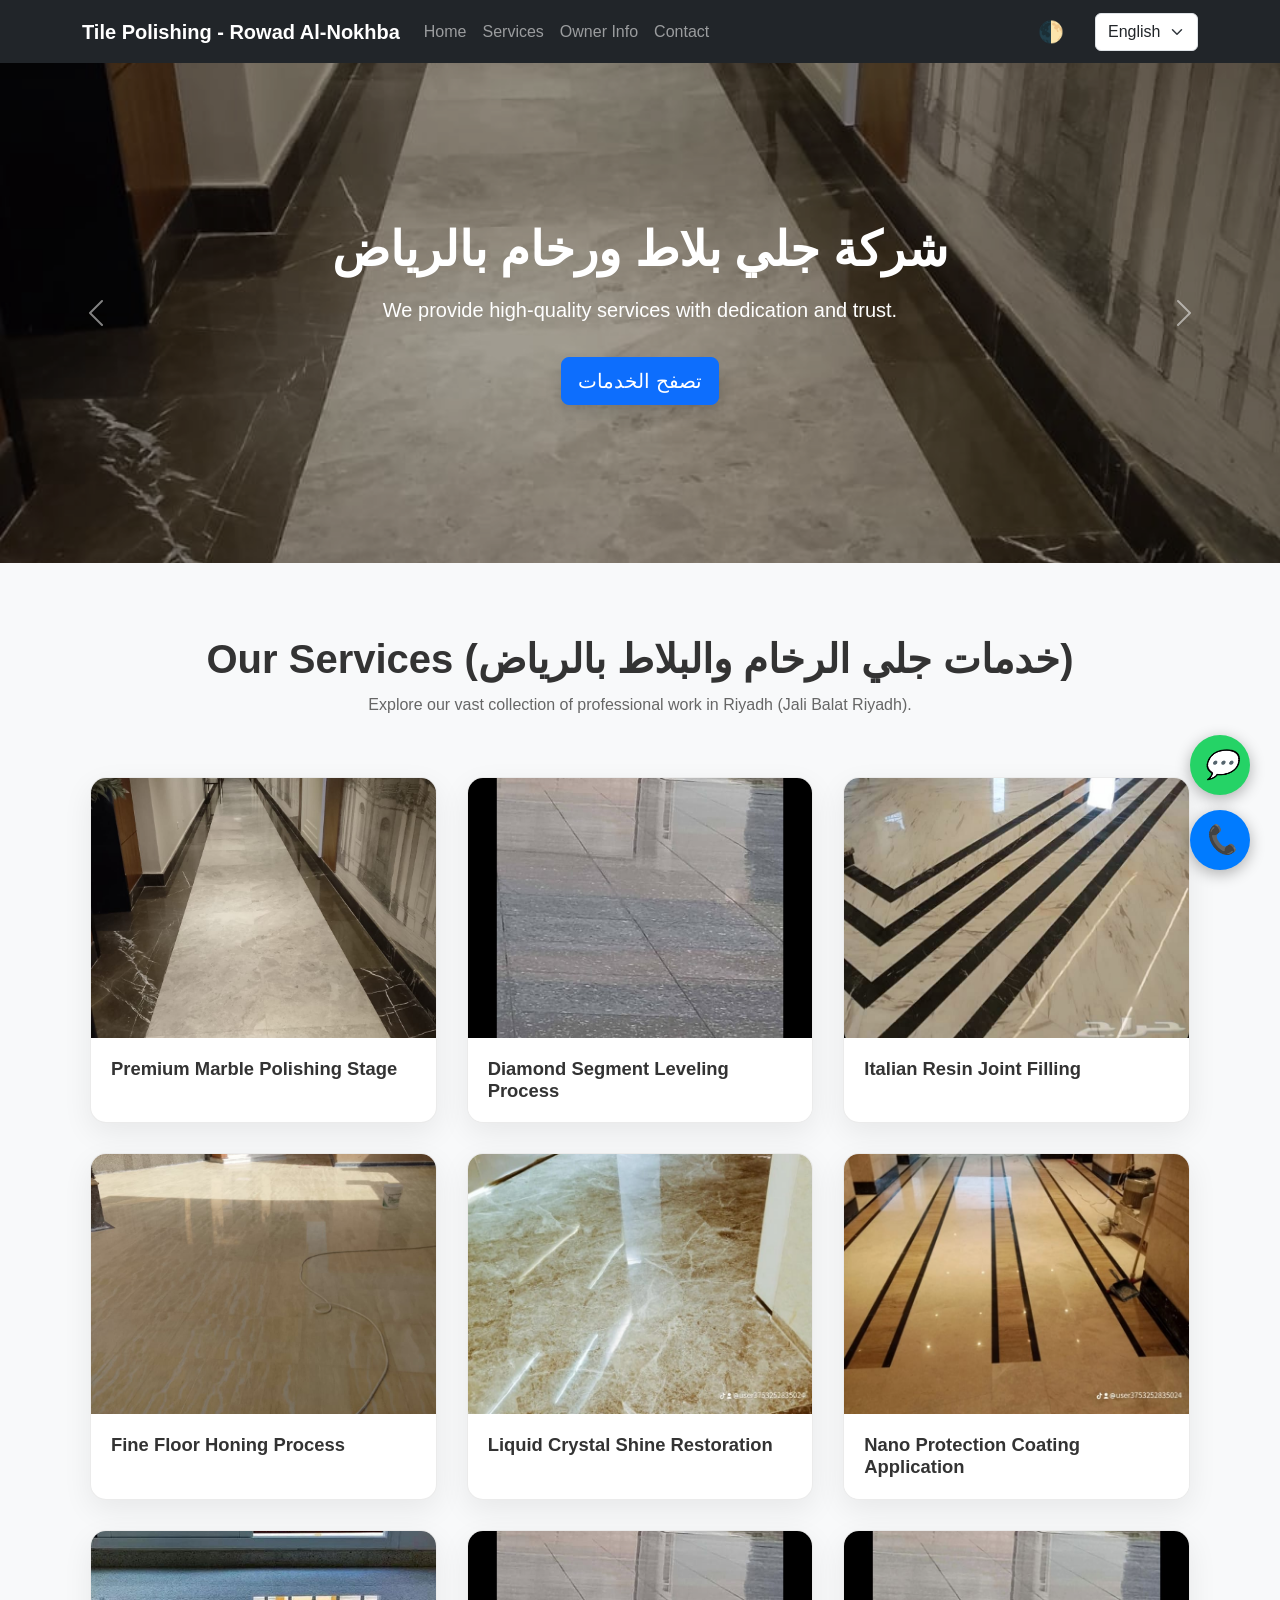
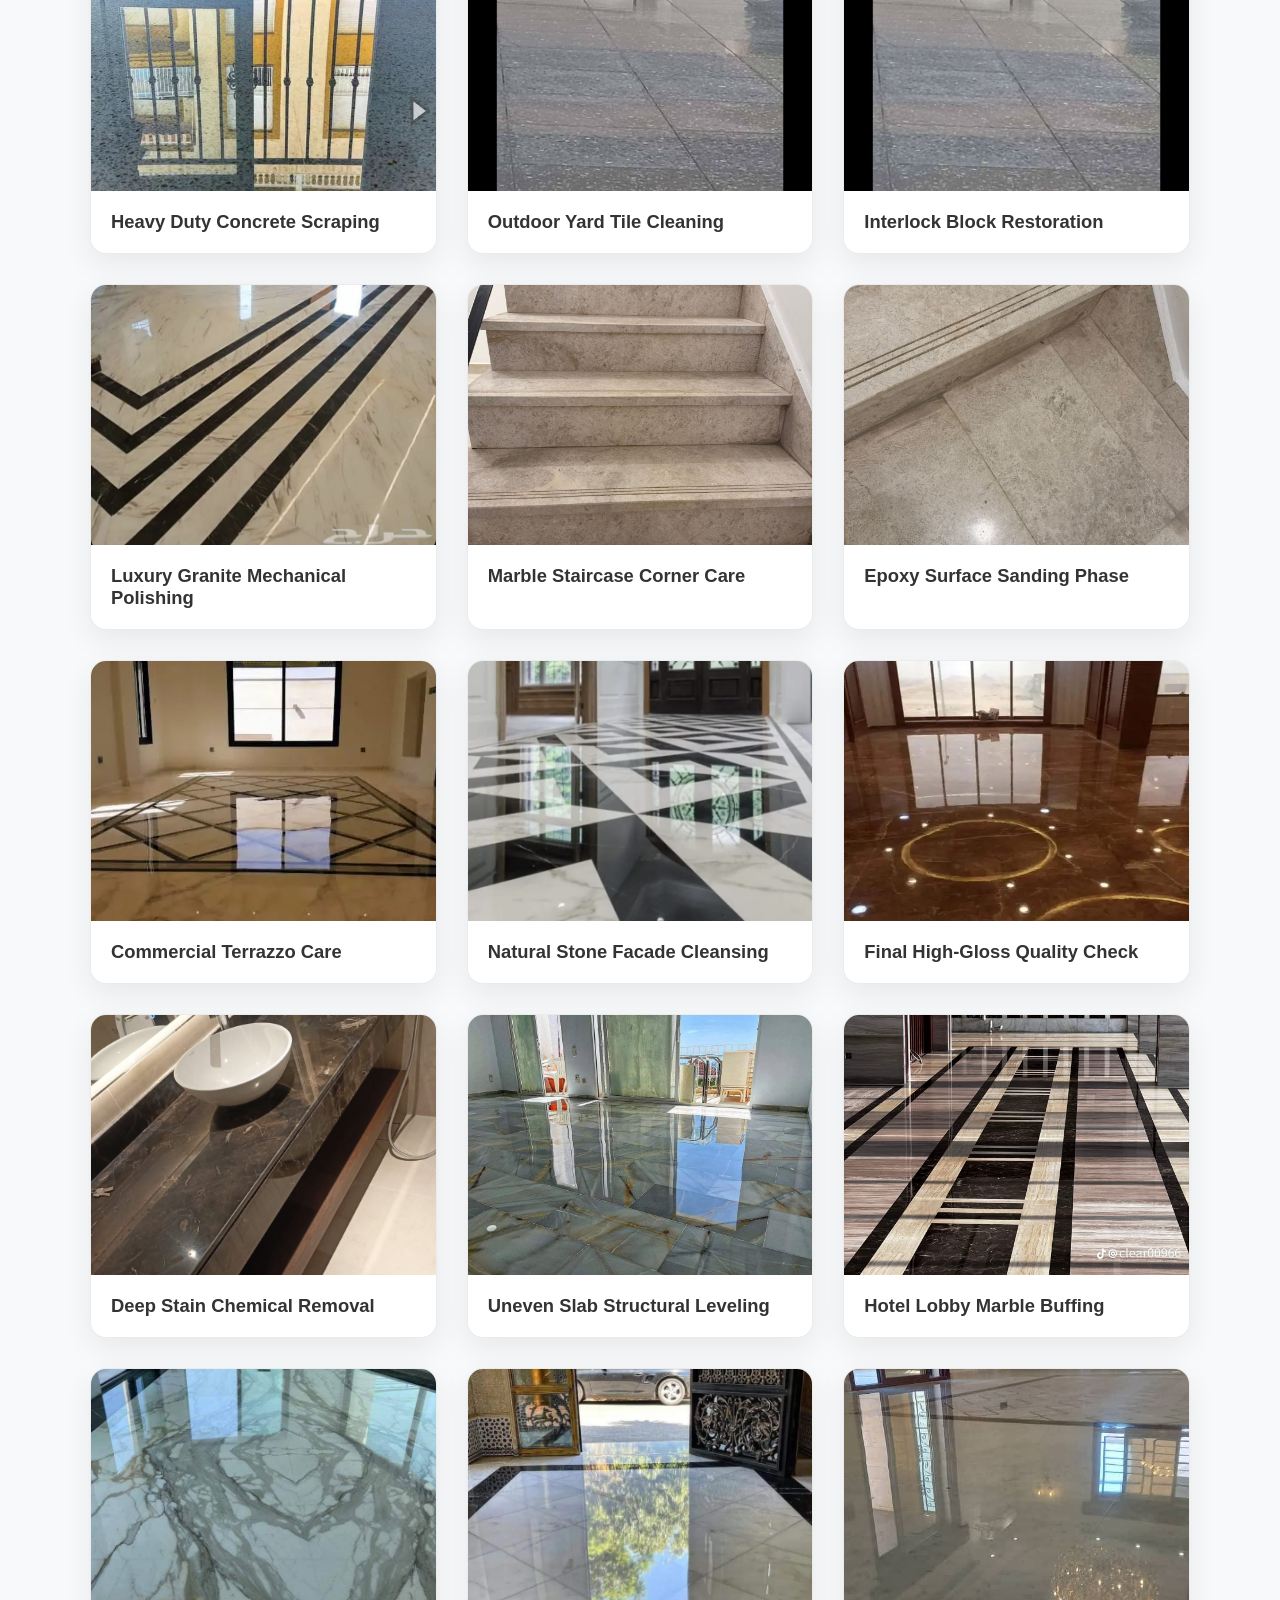
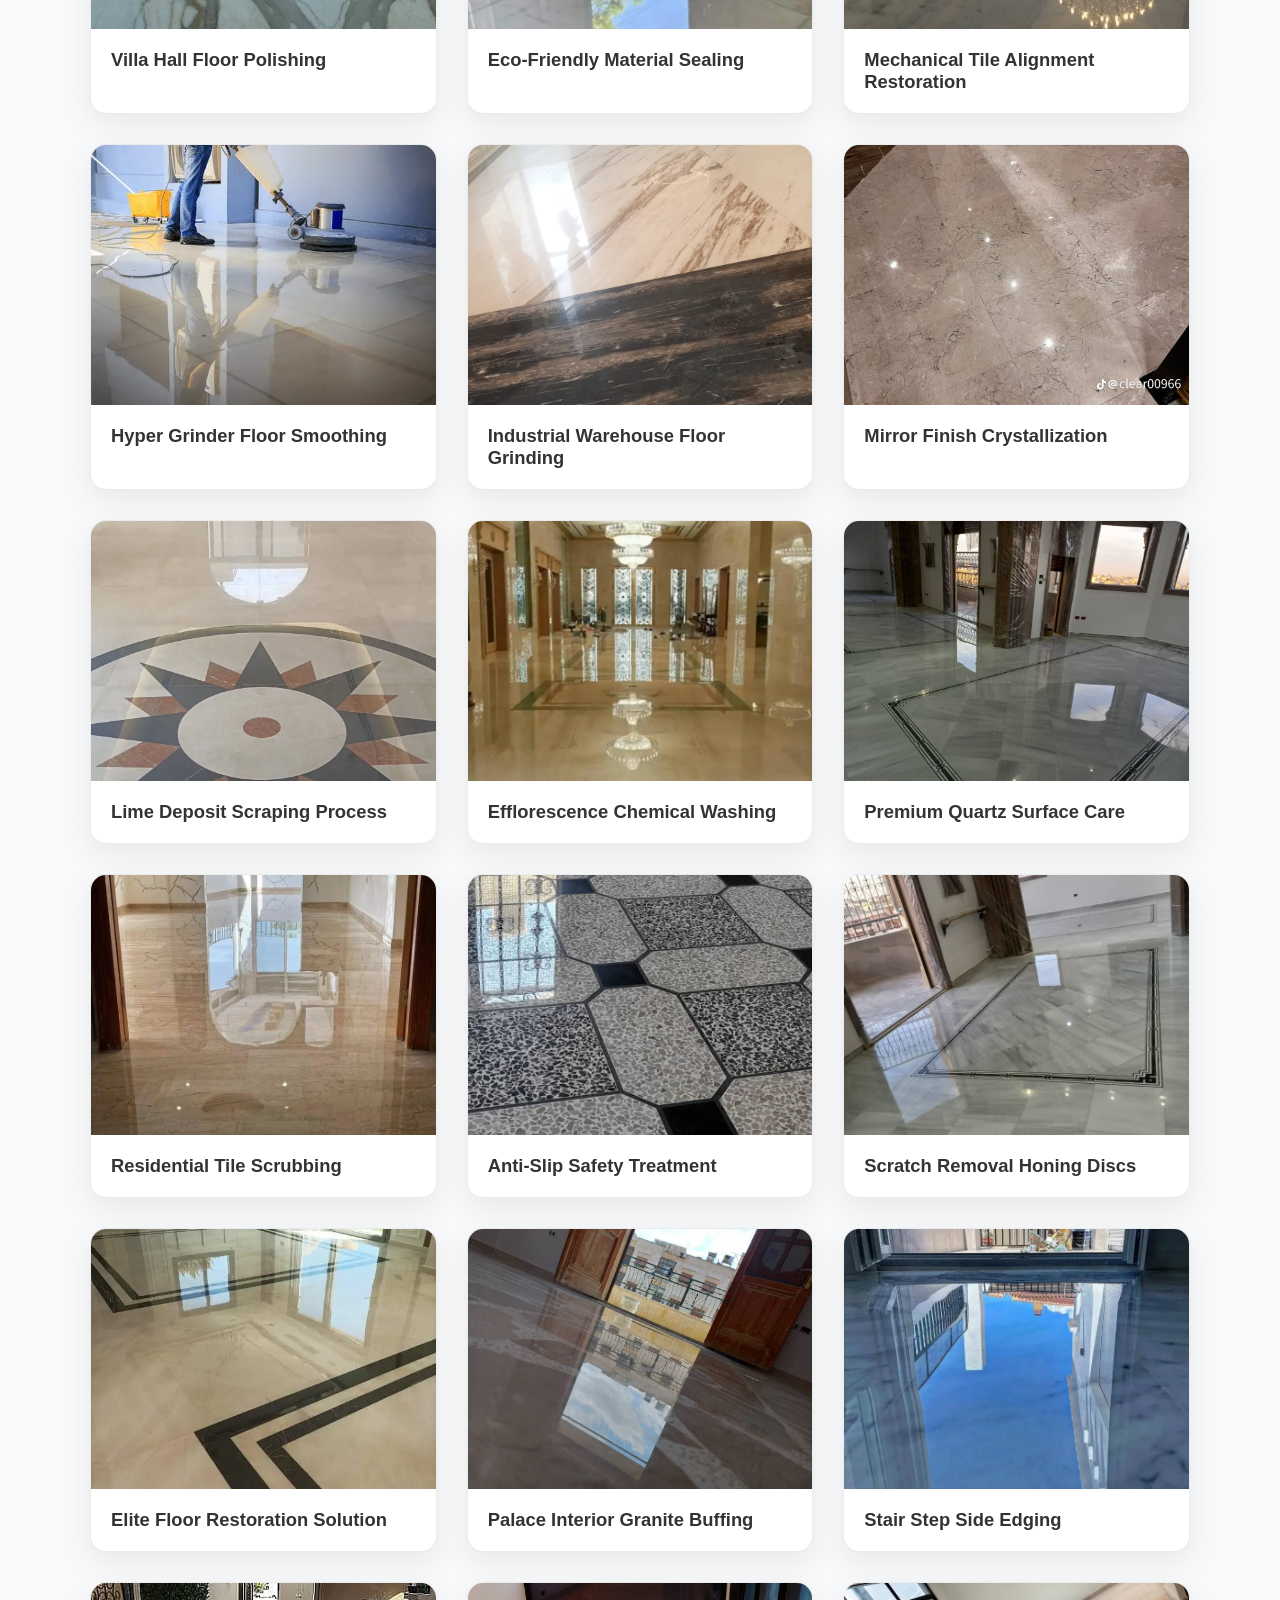
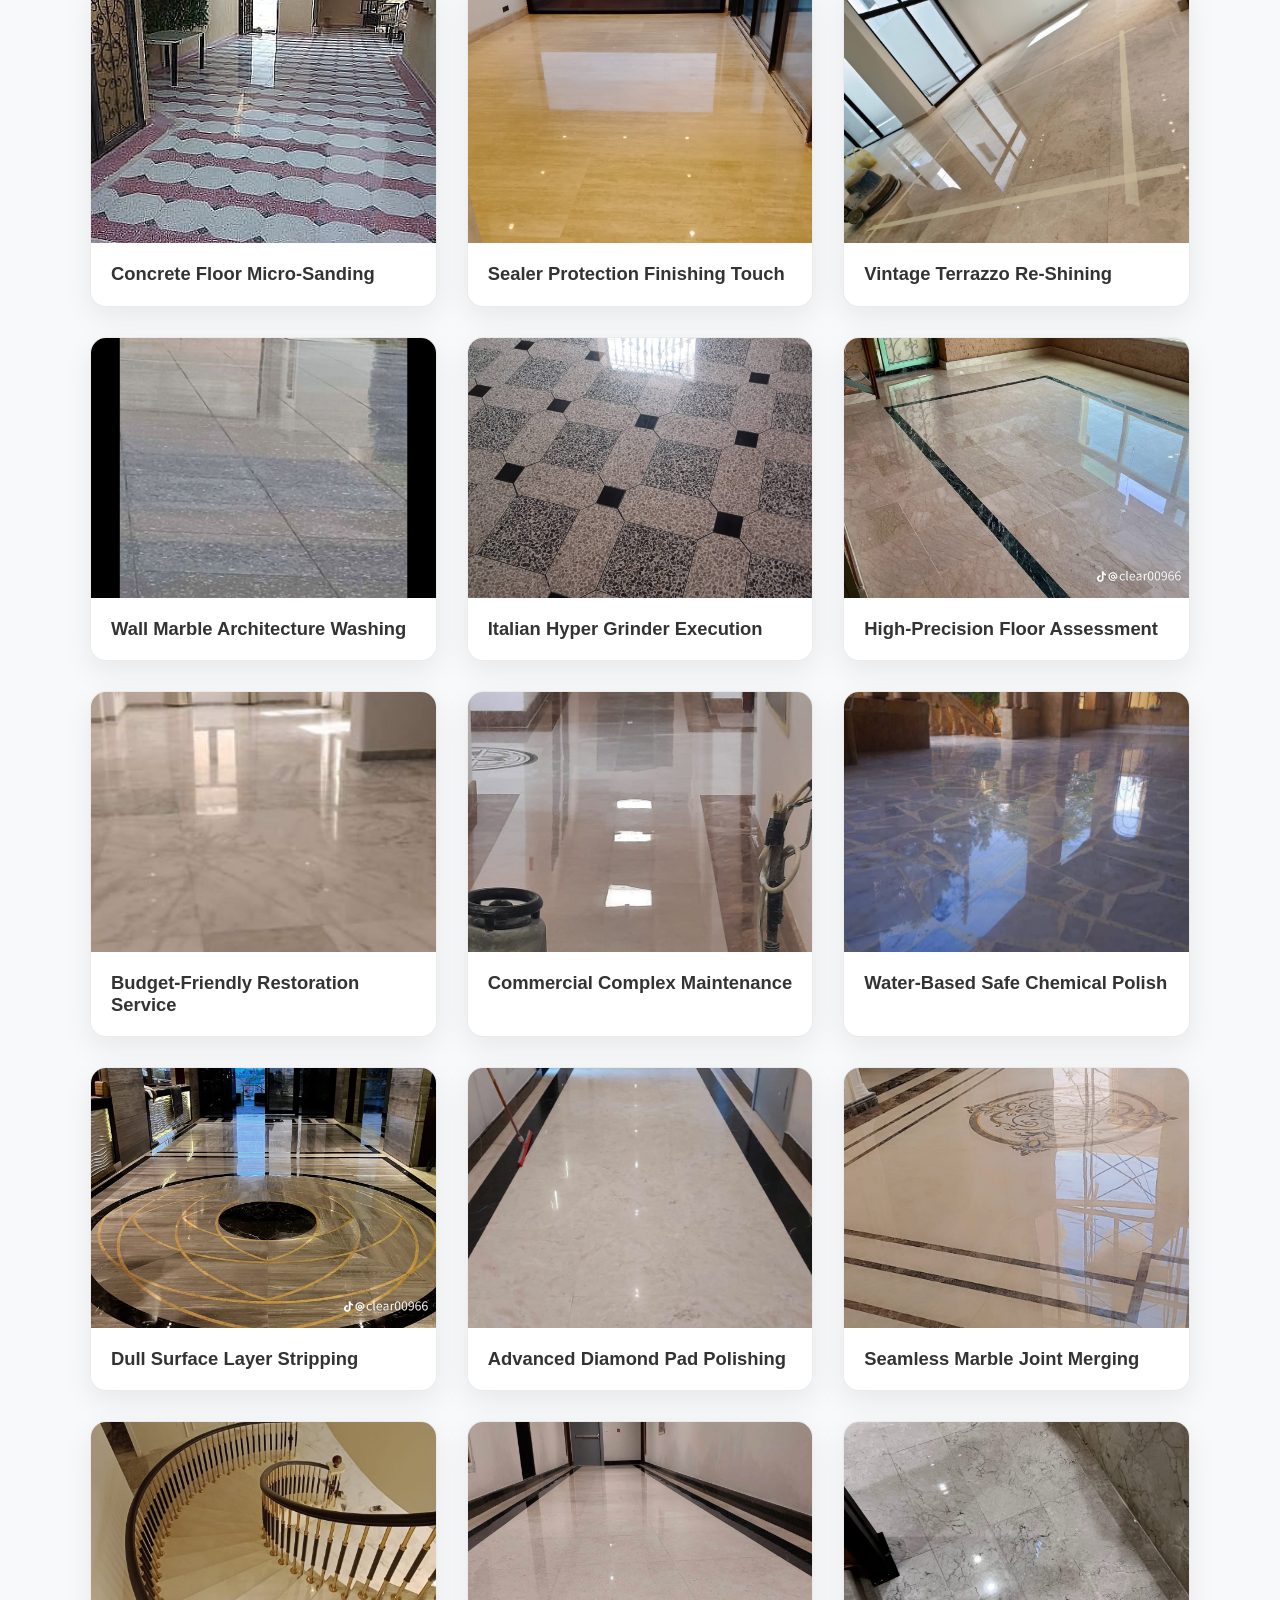
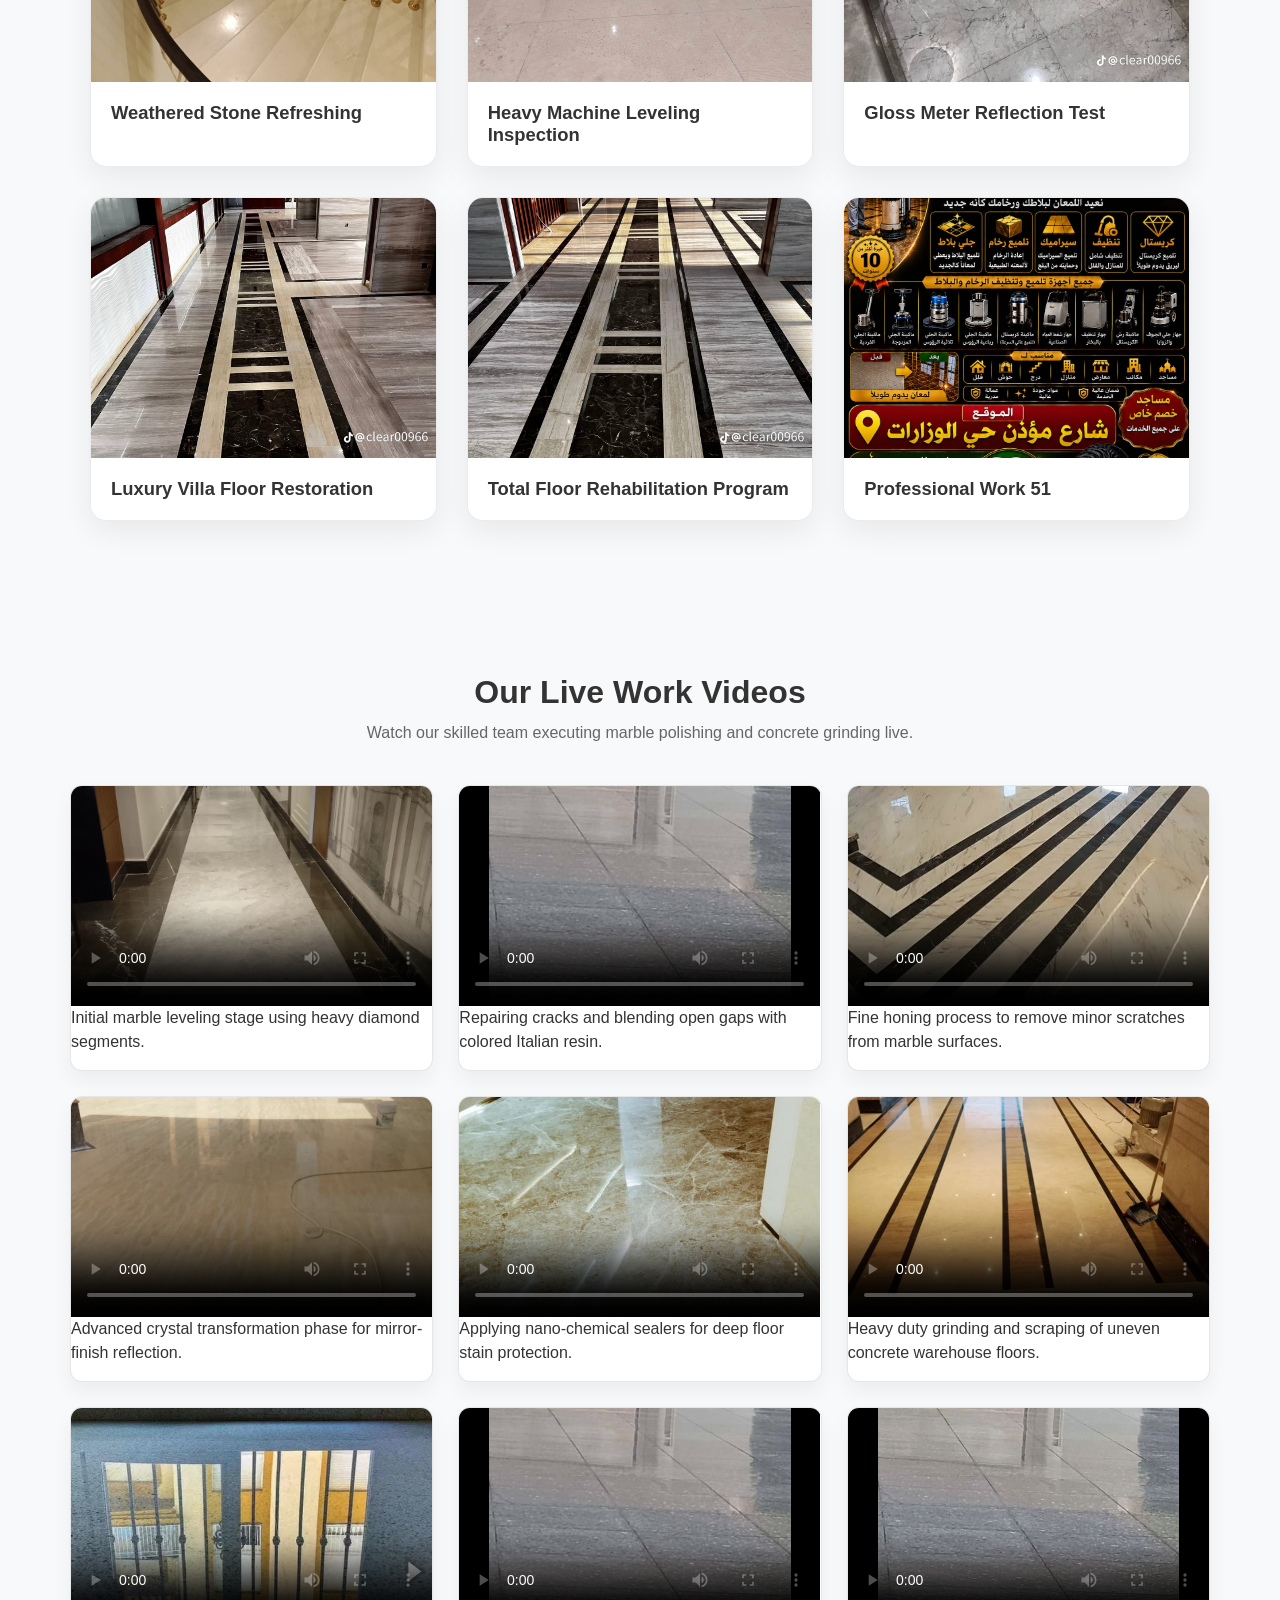
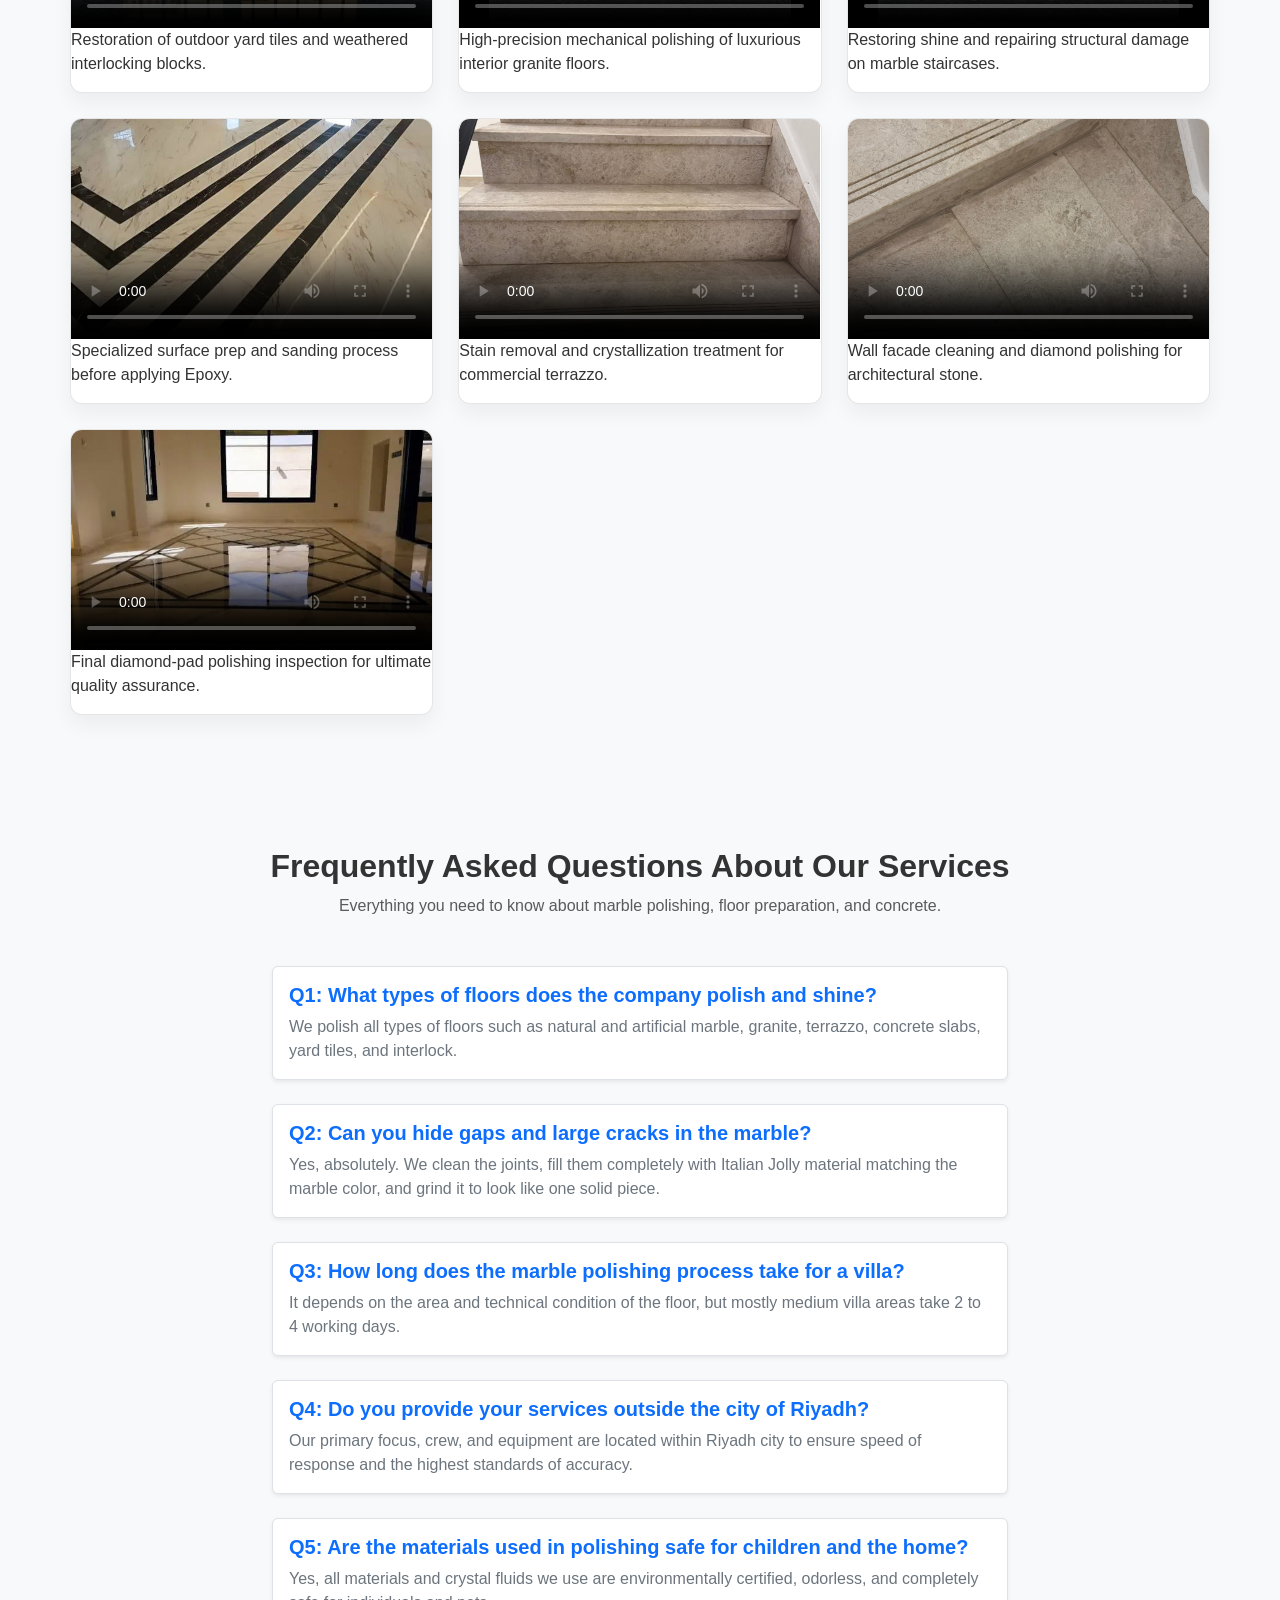
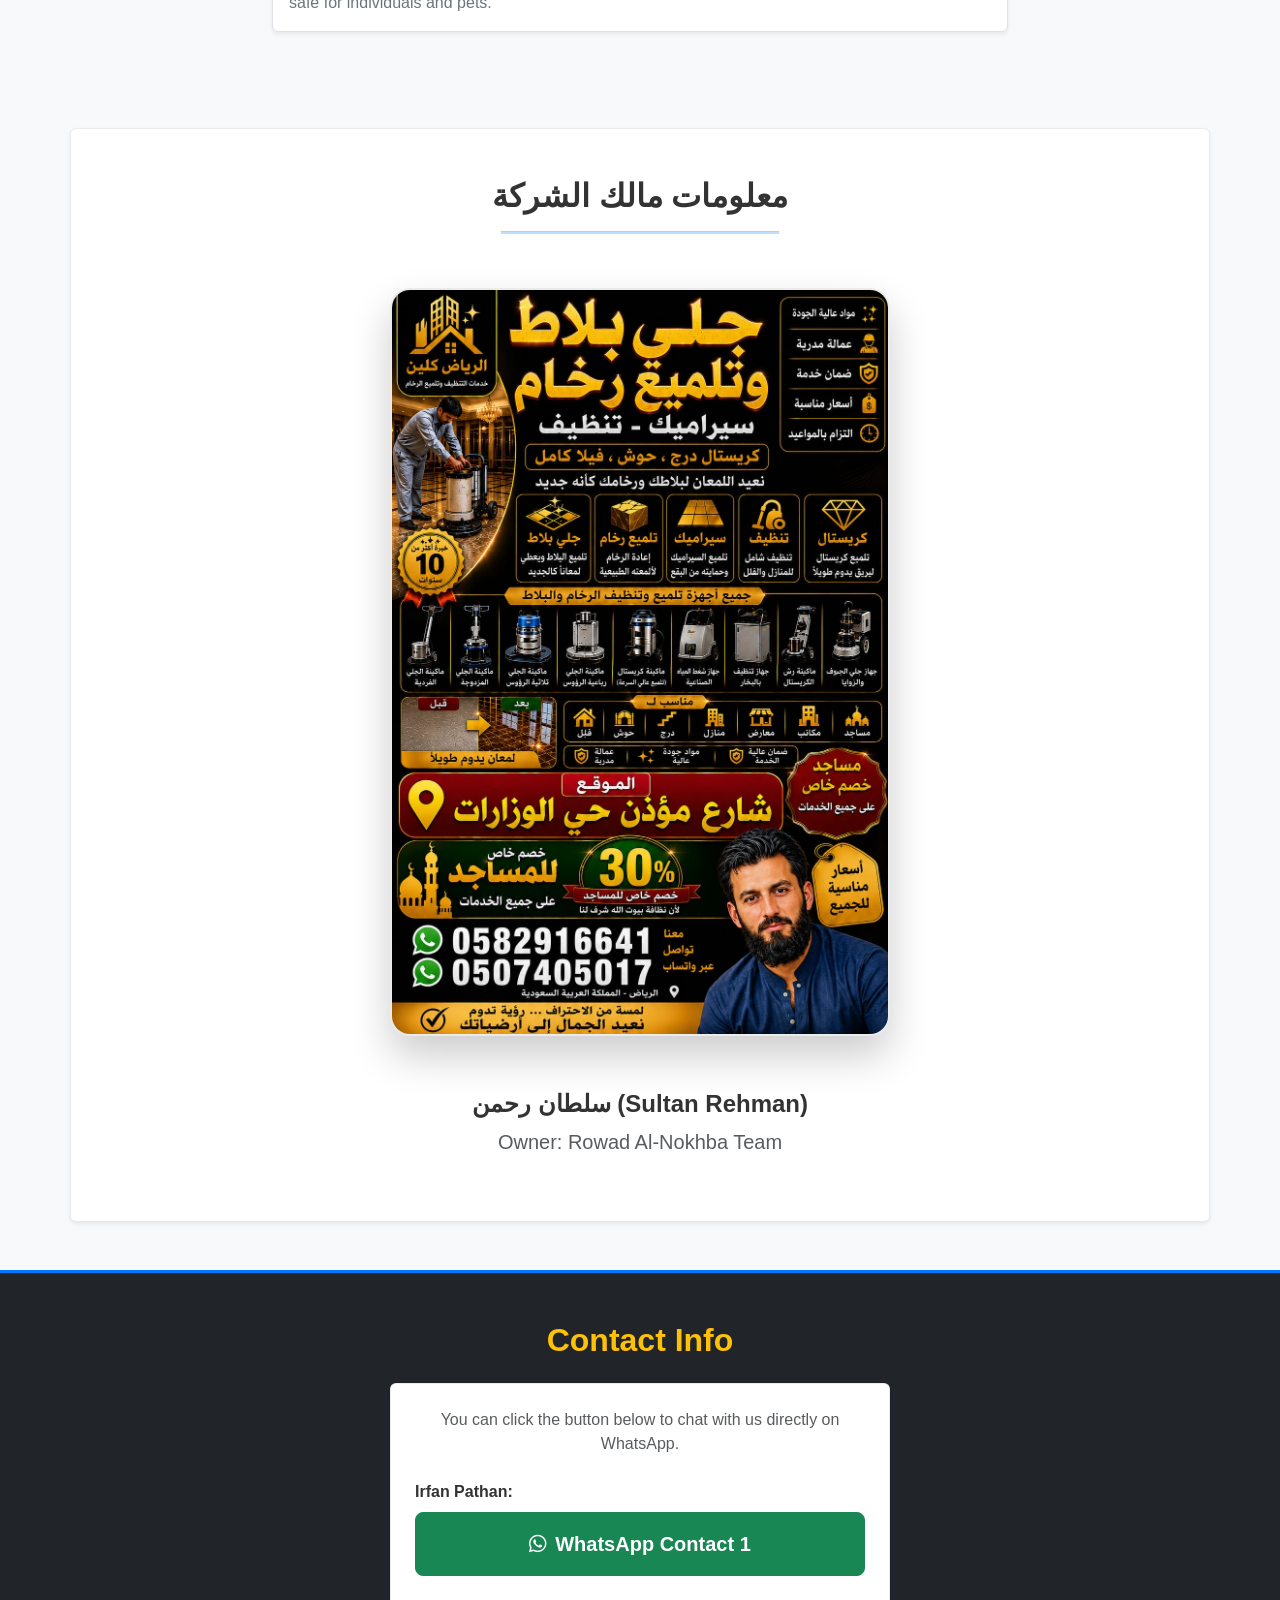
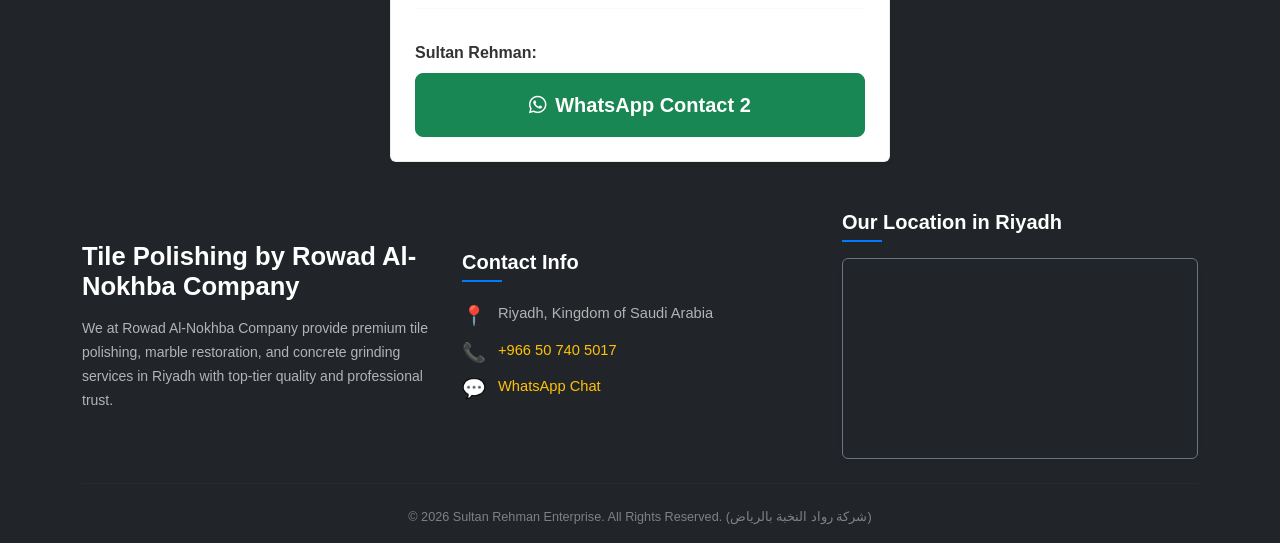
==== commit 1f510922: "Updated index.html with dual language Riyadh SEO keywords and backlinks guide" ====
--- a/index.html
+++ b/index.html
@@ -4,16 +4,16 @@
   <meta charset="UTF-8">
   <meta name="google-site-verification" content="sylWSc36HoH8k6CfKswODOlBBkQBRwZ7b3nXuxPUmEs" />
   
-  <title>شركة جلي بلاط ورخام بالرياض | رواد النخبة لتلميع الرخام</title>
-  <meta name="description" content="افضل شركة جلي بلاط ورخام بالرياض. نقدم خدمات جلي وتلميع الرخام، تنظيف السيراميك، جلي الجرانيت، وتلميع أرضيات الموزايكو بأحدث الأجهزة وبأقل الأسعار.">
-  <meta name="keywords" content="شركة جلي بلاط بالرياض, شركة جلي رخام بالرياض, جلي بلاط بالرياض, جلي رخام بالرياض, تلميع رخام بالرياض, رواد النخبة">
+  <title>شركة جلي بلاط ورخام بالرياض | رواد النخبة لتلميع الرخام | Marble Polishing Riyadh</title>
+  <meta name="description" content="افضل شركة جلي بلاط ورخام بالرياض. نقدم خدمات جلي وتلميع الرخام، تنظيف السيراميك، جلي الجرانيت، وتلميع أرضيات الموزايكو. Best marble polishing and tile cleaning services in Riyadh (Jali Balat Riyadh).">
+  <meta name="keywords" content="شركة جلي بلاط بالرياض, شركة جلي رخام بالرياض, جلي بلاط بالرياض, جلي رخام بالرياض, تلميع رخام بالرياض, رواد النخبة, jali balat riyadh, marble polishing riyadh, tile polishing riyadh, company of marble polishing inriyadh">
   <meta name="robots" content="index, follow">
   <link rel="canonical" href="https://جلي-بلاط-رواد-النخبة.com/">
   
   <meta property="og:type" content="website">
   <meta property="og:url" content="https://جلي-بلاط-رواد-النخبة.com/">
-  <meta property="og:title" content="شركة جلي بلاط ورخام بالرياض | رواد النخبة">
-  <meta property="og:description" content="افضل خدمات جلي وتلميع الرخام والبلاط بالرياض بأسعار تنافسية واحترانية عالية.">
+  <meta property="og:title" content="شركة جلي بلاط ورخام بالرياض | رواد النخبة | Marble Polishing Riyadh">
+  <meta property="og:description" content="افضل خدمات جلي وتلميع الرخام والبلاط بالرياض بأسعار تنافسية واحترافية عالية. Best tile and marble polishing services in Riyadh.">
   <meta name="viewport" content="width=device-width, initial-scale=1">
   
   <link href="https://cdn.jsdelivr.net/npm/bootstrap@5.3.2/dist/css/bootstrap.min.css" rel="stylesheet">
@@ -78,7 +78,7 @@
       <div class="hero-overlay-content text-center text-white d-flex flex-column align-items-center justify-content-center h-100">
           <div style="z-index: 3; padding: 0 20px;">
               <h1 id="homeTitle" class="fw-bold display-5 text-shadow">شركة جلي بلاط ورخام بالرياض</h1>
-              <p id="homeDesc" class="lead mt-3 text-shadow">أفضل خدمات جلي وتلميع الرخام والبلاط بأحدث الأجهزة</p>
+              <p id="homeDesc" class="lead mt-3 text-shadow">أفضل خدمات جلي وتلميع الرخام والبلاط بأحدث الأجهزة - Marble Polishing in Riyadh</p>
               <a href="#services" class="btn btn-primary btn-lg mt-3 shadow">تصفح الخدمات</a>
           </div>
       </div>
@@ -86,16 +86,16 @@
 
   <!-- 2. SERVICES & GALLERY SECTION -->
   <section id="services" class="three-d-perspective container my-5 py-4">
-    <h1 id="servicesTitle" style="text-align: center; margin-bottom: 10px; font-weight: 700;">Our Services</h1>
-    <p style="text-align: center; color: var(--sub-text); margin-bottom: 40px;">Explore our vast collection of professional work.</p>
+    <h1 id="servicesTitle" style="text-align: center; margin-bottom: 10px; font-weight: 700;">Our Services (خدمات جلي الرخام والبلاط بالرياض)</h1>
+    <p style="text-align: center; color: var(--sub-text); margin-bottom: 40px;">Explore our vast collection of professional work in Riyadh (Jali Balat Riyadh).</p>
 
     <ul id="servicesList" class="d-none"></ul>
 
     <!-- Gallery Grid -->
     <div class="gallery-3d-grid" id="galleryGrid">
          <div class="skeleton-card">
-             <div class="skeleton-img"></div>
-             <div class="skeleton-text"></div>
+              <div class="skeleton-img"></div>
+              <div class="skeleton-text"></div>
          </div>
     </div>
   </section>
@@ -103,7 +103,7 @@
   <!-- LIVE WORK VIDEOS SECTION -->
   <section class="video-gallery-section container my-5">
       <h2 id="videoMainTitle" style="text-align: center; font-weight: 700; margin-bottom: 10px;">Our Live Work Videos</h2>
-      <p id="videoMainSub" style="text-align: center; color: var(--sub-text); margin-bottom: 40px;">Watch our skilled team executing marble polishing and concrete grinding live.</p>
+      <p id="videoMainSub" style="text-align: center; color: var(--sub-text); margin-bottom: 40px;">Watch our skilled team executing marble polishing and concrete grinding live in Riyadh.</p>
       <div class="video-grid" id="dynamicVideoGrid"></div>
   </section>
 
@@ -111,14 +111,14 @@
   <section class="container my-5 py-4">
       <div class="text-center mb-5">
           <h2 id="faqMainTitle" style="font-weight: 700;">Frequently Asked Questions About Our Services</h2>
-          <p id="faqMainSub" class="text-muted">Everything you need to know about marble polishing, floor preparation, and concrete.</p>
+          <p id="faqMainSub" class="text-muted">Everything you need to know about marble polishing, floor preparation, and concrete in Riyadh.</p>
       </div>
 
       <div class="row justify-content-center">
           <div class="col-12 col-md-10 col-lg-8">
               <div class="mb-4 p-3 border rounded shadow-sm bg-body">
-                  <h5 id="faqQ1" class="text-primary fw-bold">Q1: What types of floors does the company polish and shine?</h5>
-                  <p id="faqA1" class="mb-0 mt-2 text-secondary">We polish all types of floors such as natural and artificial marble, granite, terrazzo, concrete slabs, yard tiles, and interlock.</p>
+                  <h5 id="faqQ1" class="text-primary fw-bold">Q1: What types of floors does the company polish and shine? (ما هي أنواع الأرضيات التي يتم جليها؟)</h5>
+                  <p id="faqA1" class="mb-0 mt-2 text-secondary">We polish all types of floors such as natural and artificial marble, granite, terrazzo, concrete slabs, yard tiles, and interlock in Riyadh.</p>
               </div>
               <div class="mb-4 p-3 border rounded shadow-sm bg-body">
                   <h5 id="faqQ2" class="text-primary fw-bold">Q2: Can you hide gaps and large cracks in the marble?</h5>
@@ -130,7 +130,7 @@
               </div>
               <div class="mb-4 p-3 border rounded shadow-sm bg-body">
                   <h5 id="faqQ4" class="text-primary fw-bold">Q4: Do you provide your services outside the city of Riyadh?</h5>
-                  <p id="faqA4" class="mb-0 mt-2 text-secondary">Our primary focus, crew, and equipment are located within Riyadh city to ensure speed of response and the highest standards of accuracy.</p>
+                  <p id="faqA4" class="mb-0 mt-2 text-secondary">Our primary focus, crew, and equipment are located within Riyadh city (الرياض) to ensure speed of response and the highest standards of accuracy.</p>
               </div>
               <div class="mb-4 p-3 border rounded shadow-sm bg-body">
                   <h5 id="faqQ5" class="text-primary fw-bold">Q5: Are the materials used in polishing safe for children and the home?</h5>
@@ -140,7 +140,7 @@
       </div>
   </section>
 
-  <!-- 3. OWNER DETAILS SECTION (Positioned right above footer, large 3D design & Arabic heading) -->
+  <!-- 3. OWNER DETAILS SECTION -->
   <section id="about" class="container my-5 py-5 text-center rounded shadow-sm" style="background: var(--card-bg); border: 1px solid var(--border-color);">
     <h2 class="fw-bold mb-3" style="font-family: 'Cairo', sans-serif;">معلومات مالك الشركة</h2>
     <hr class="w-25 mx-auto mb-4" style="background-color: var(--primary-color); height: 3px;">
@@ -152,16 +152,16 @@
     </div>
 
     <h3 class="owner-name-title fw-bold" style="font-size: 1.5rem; margin-top: 15px;">سلطان رحمن (Sultan Rehman)</h3>
-    <p id="aboutInfo" class="fs-5 text-muted mt-2">مالك شركة رواد النخبة لتسيير خدمات جلي وتلميع الرخام بالرياض</p>
+    <p id="aboutInfo" class="fs-5 text-muted mt-2">مالك شركة رواد النخبة لتسيير خدمات جلي وتلميع الرخام بالرياض (Marble Polishing Owner in Riyadh)</p>
   </section>
 
   <!-- 4. CONTACT SECTION & FOOTER -->
   <footer id="contact" class="business-footer-section bg-dark text-white pt-5 pb-3 mt-5">
       <div class="container">
           <div class="text-center mb-5">
-              <h2 id="contactTitle" class="fw-bold mb-4 text-warning">Contact Info</h2>
+              <h2 id="contactTitle" class="fw-bold mb-4 text-warning">Contact Info - اتصل بنا في الرياض</h2>
               <div class="card p-4 shadow-sm mx-auto text-dark" style="max-width: 500px; background: var(--card-bg); border: 1px solid var(--border-color);">
-                  <p id="contactText" class="mb-4 text-muted">You can click the buttons below to chat with us directly on WhatsApp.</p>
+                  <p id="contactText" class="mb-4 text-muted">You can click the buttons below to chat with us directly on WhatsApp for marble polishing in Riyadh.</p>
                   
                   <div class="mb-3">
                       <span class="d-block fw-bold mb-2 text-start" style="color: var(--text-color);">Irfan Pathan:</span>
@@ -182,14 +182,14 @@
           <div class="row g-4 justify-content-between align-items-center">
               <div class="col-lg-4 col-md-6">
                   <h4 class="footer-brand-title" id="footerBrandTitle">Tile Polishing by Rowad Al-Nokhba Company</h4>
-                  <p class="footer-brand-desc" id="footerBrandDesc">We at Rowad Al-Nokhba Company provide premium tile polishing, marble restoration, and concrete grinding services in Riyadh with top-tier quality and professional trust.</p>
+                  <p class="footer-brand-desc" id="footerBrandDesc">We at Rowad Al-Nokhba Company provide premium tile polishing, marble restoration (جلي بلاط ورخام بالرياض), and concrete grinding services in Riyadh with top-tier quality and professional trust.</p>
               </div>
               <div class="col-lg-4 col-md-6">
                   <h4 class="footer-heading-title" id="footerContactTitle">Contact Info</h4>
                   <ul class="footer-contact-details" style="list-style: none; padding: 0;">
                       <li class="mb-2">
                           <span class="footer-icon">📍</span>
-                          <span class="footer-text" id="footerAddressText">Riyadh, Kingdom of Saudi Arabia</span>
+                          <span class="footer-text" id="footerAddressText">Riyadh, Kingdom of Saudi Arabia (الرياض، المملكة العربية السعودية)</span>
                       </li>
                       <li class="mb-2">
                           <span class="footer-icon">📞</span>
@@ -214,7 +214,7 @@
           
           <div class="row">
               <div class="col-12 text-center">
-                  <p class="footer-copyright-text mb-0">&copy; 2026 Sultan Rehman Enterprise. All Rights Reserved.</p>
+                  <p class="footer-copyright-text mb-0">&copy; 2026 Sultan Rehman Enterprise. All Rights Reserved. (شركة رواد النخبة بالرياض)</p>
               </div>
           </div>
       </div>
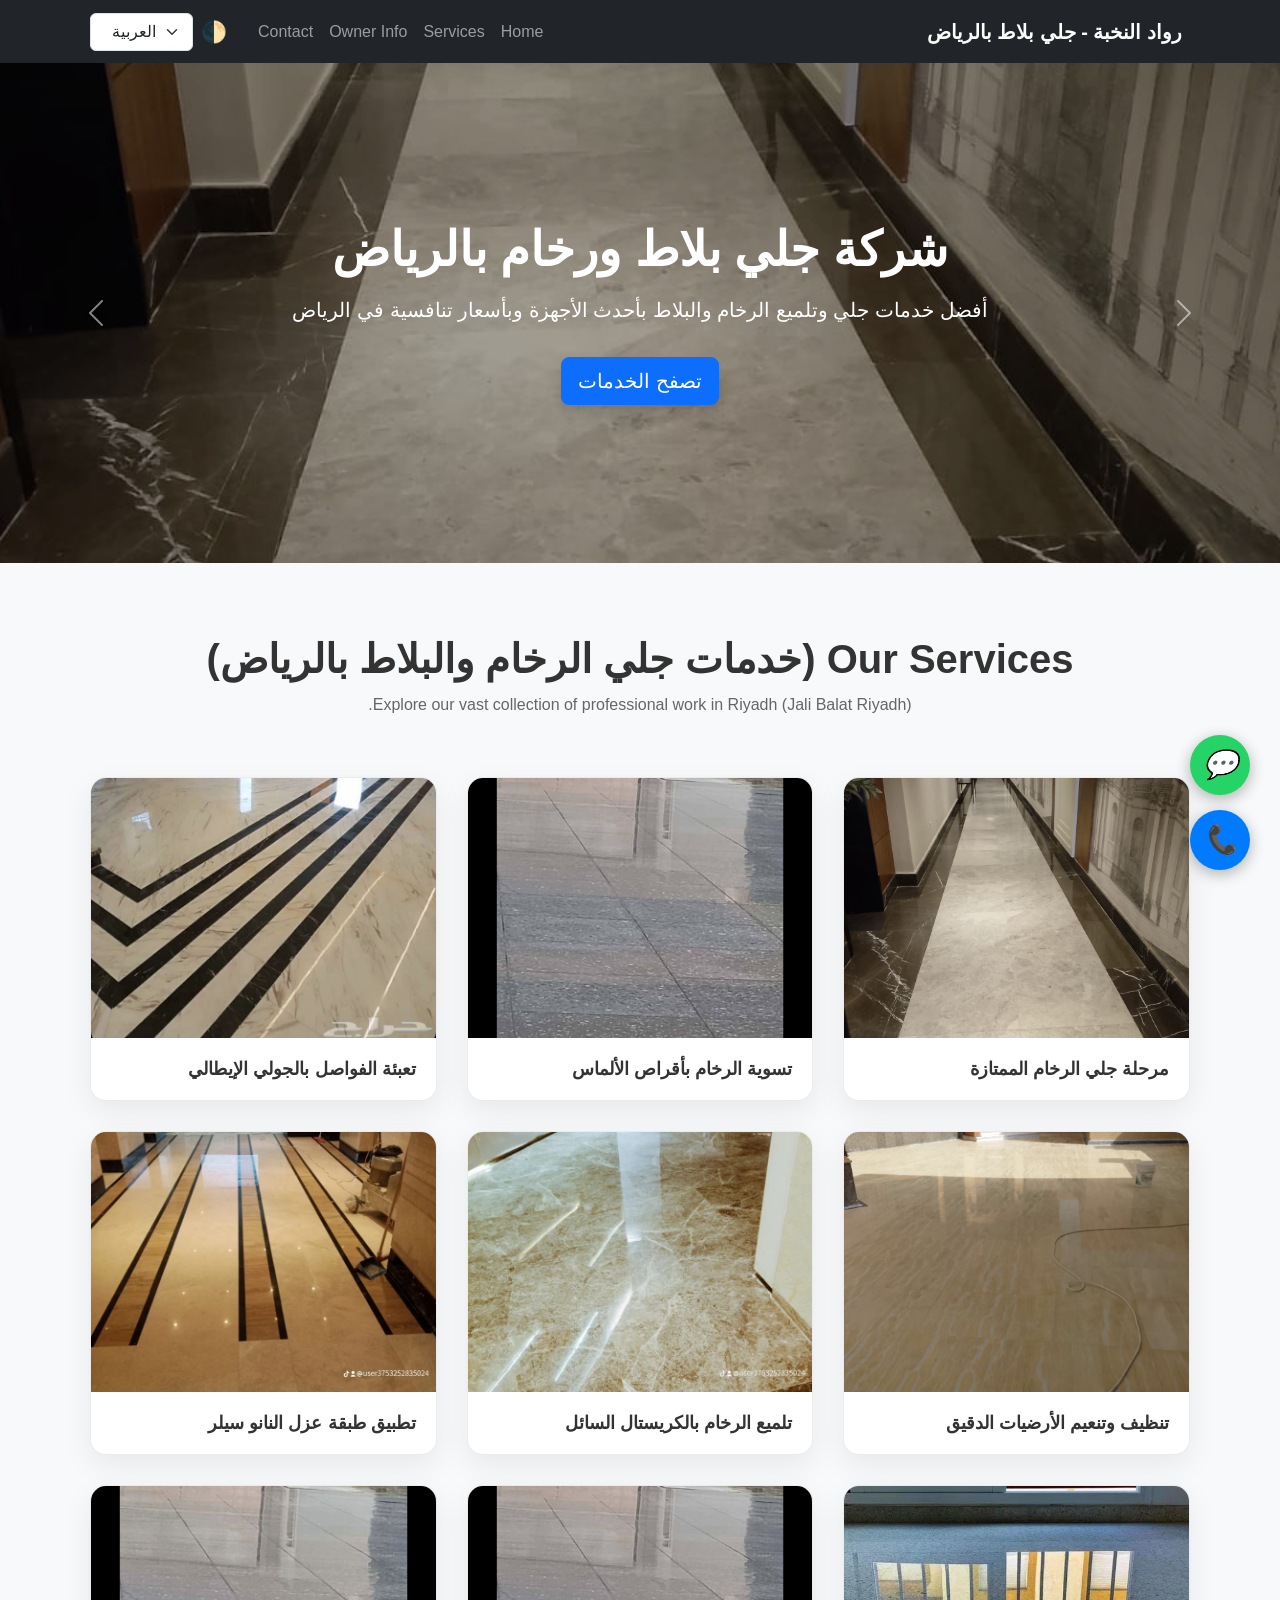
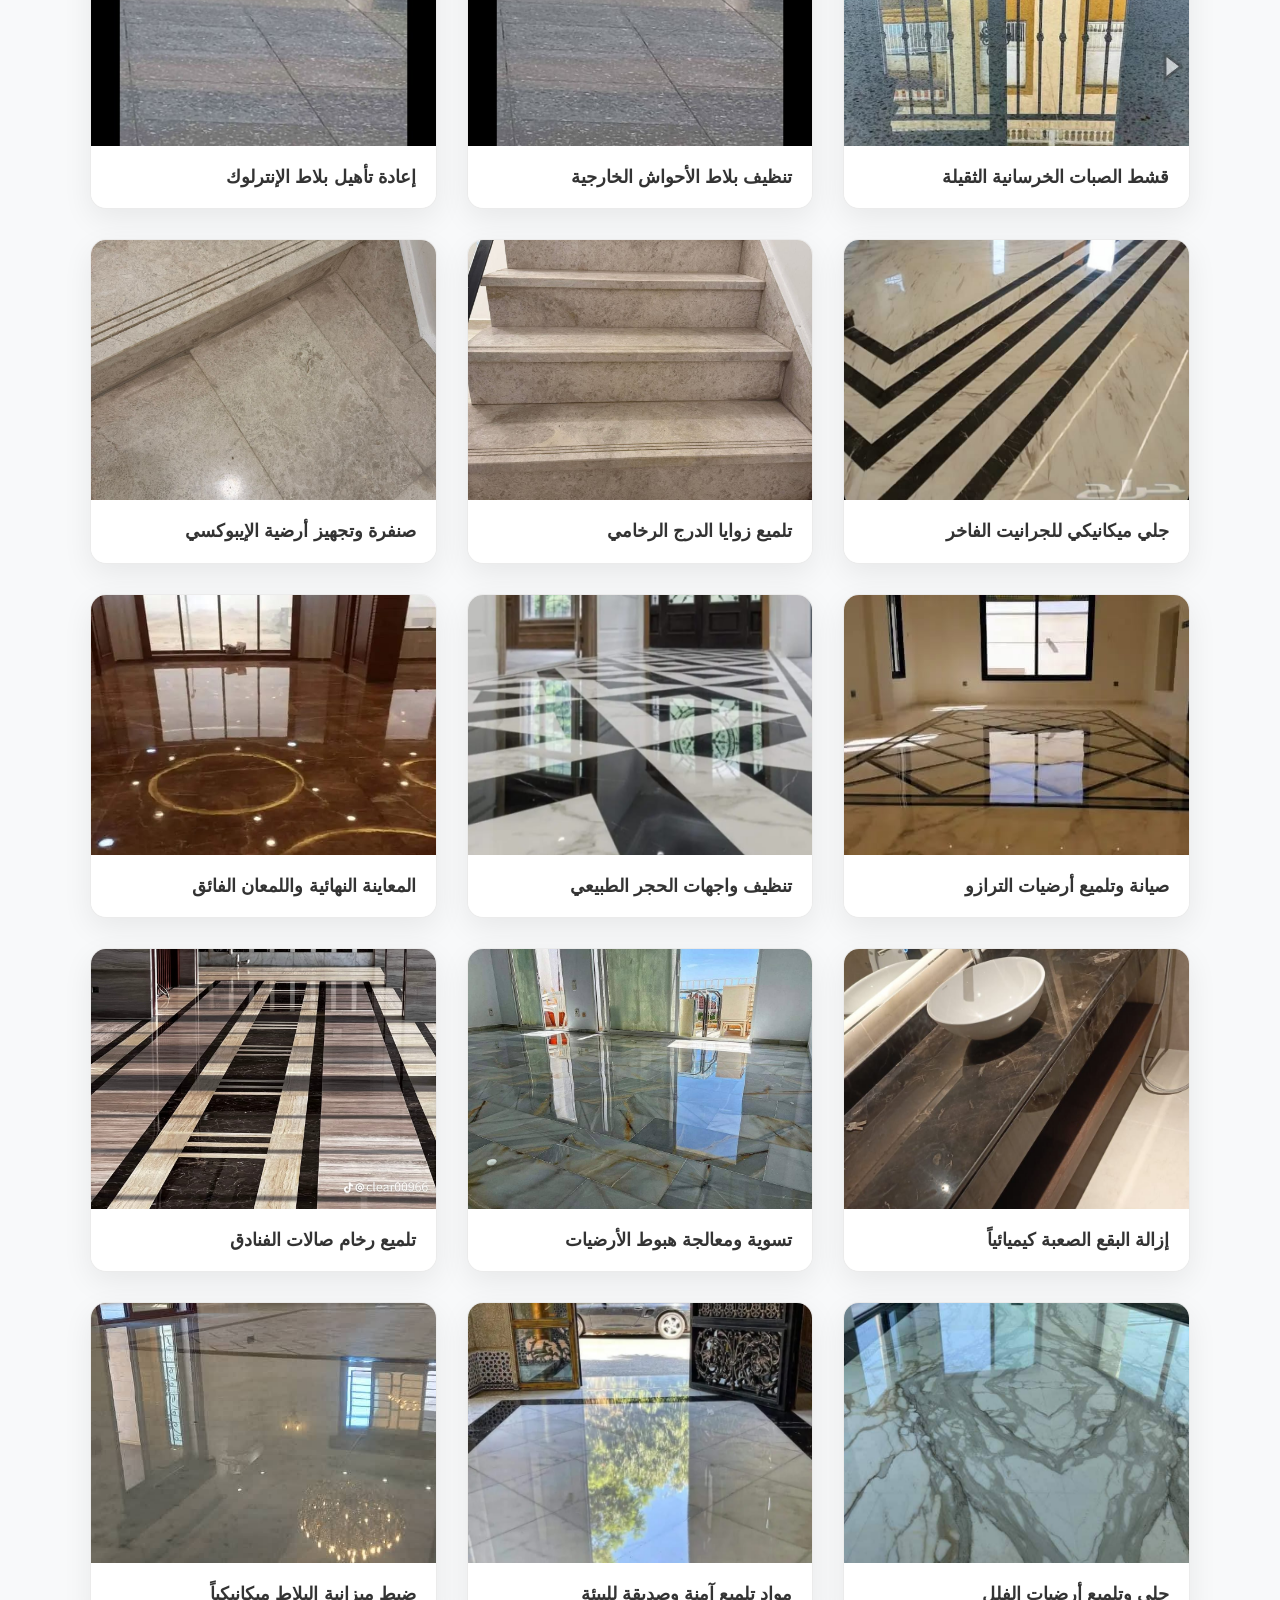
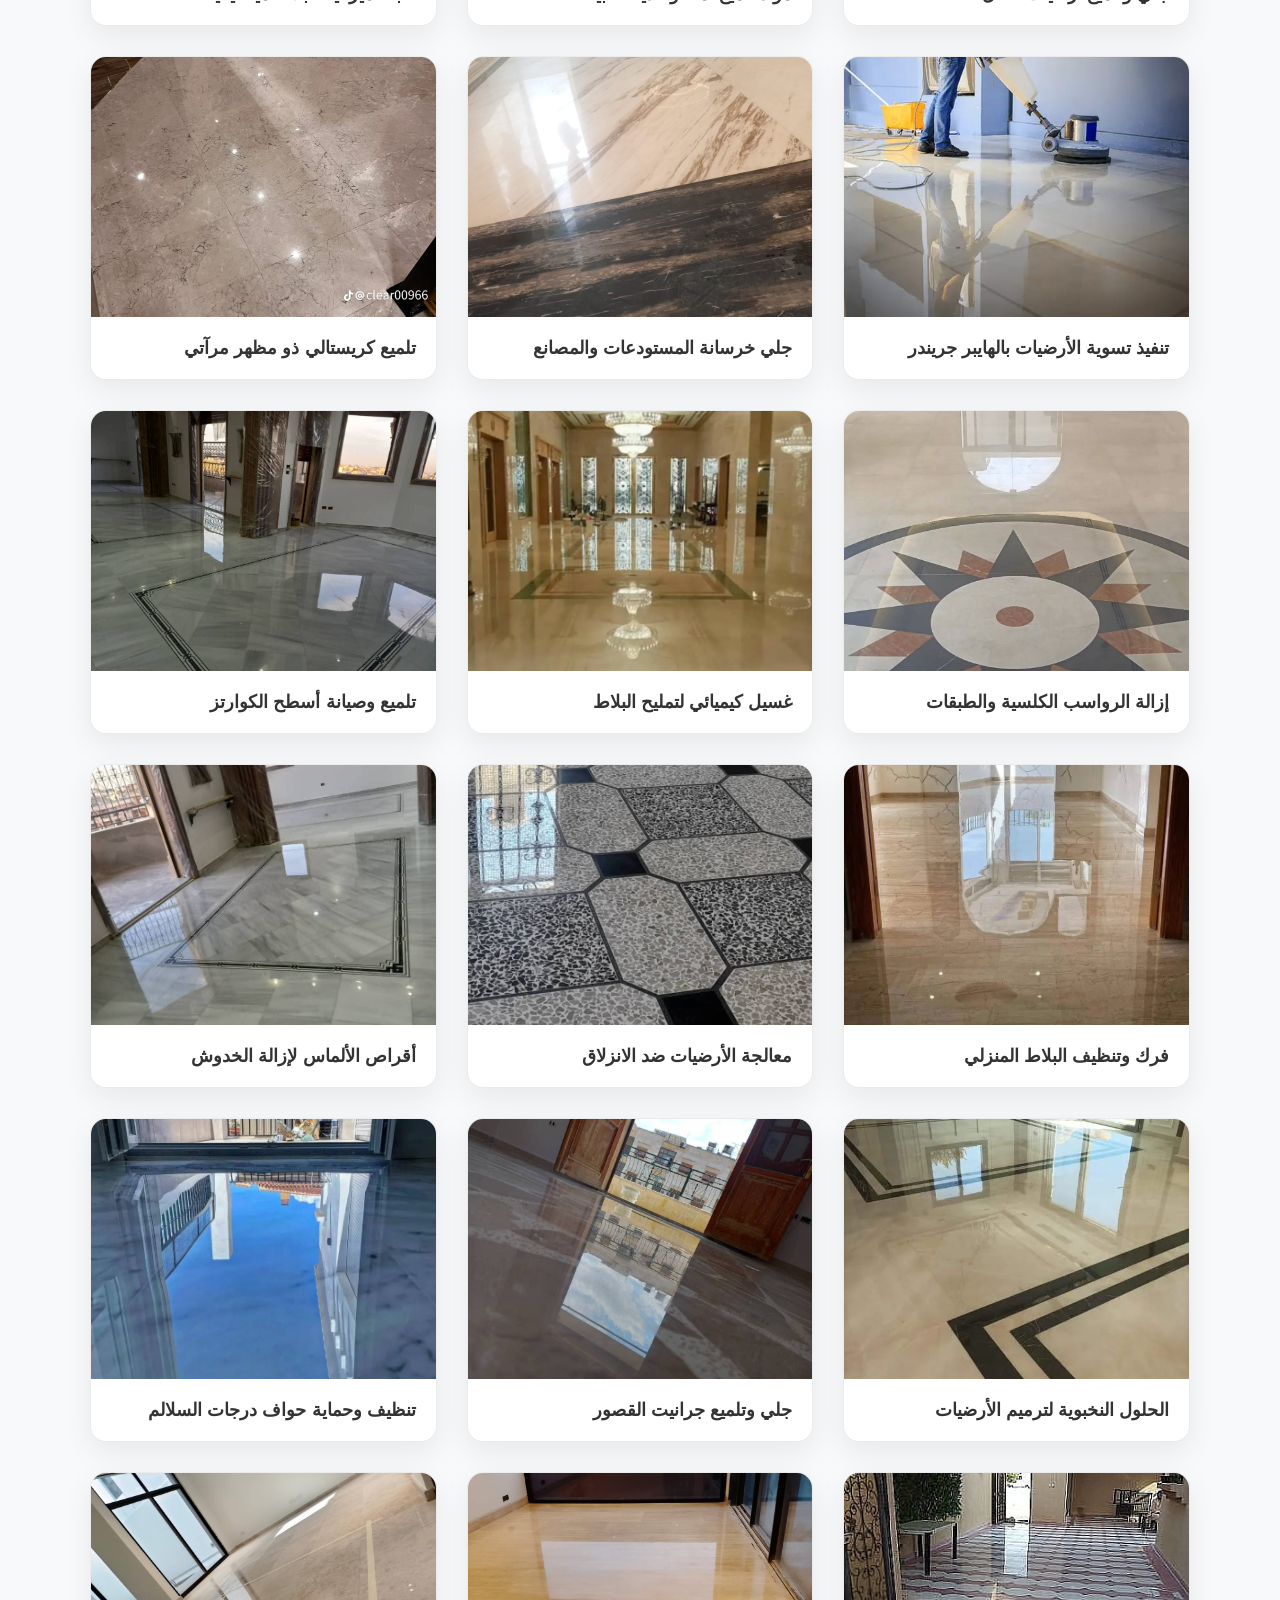
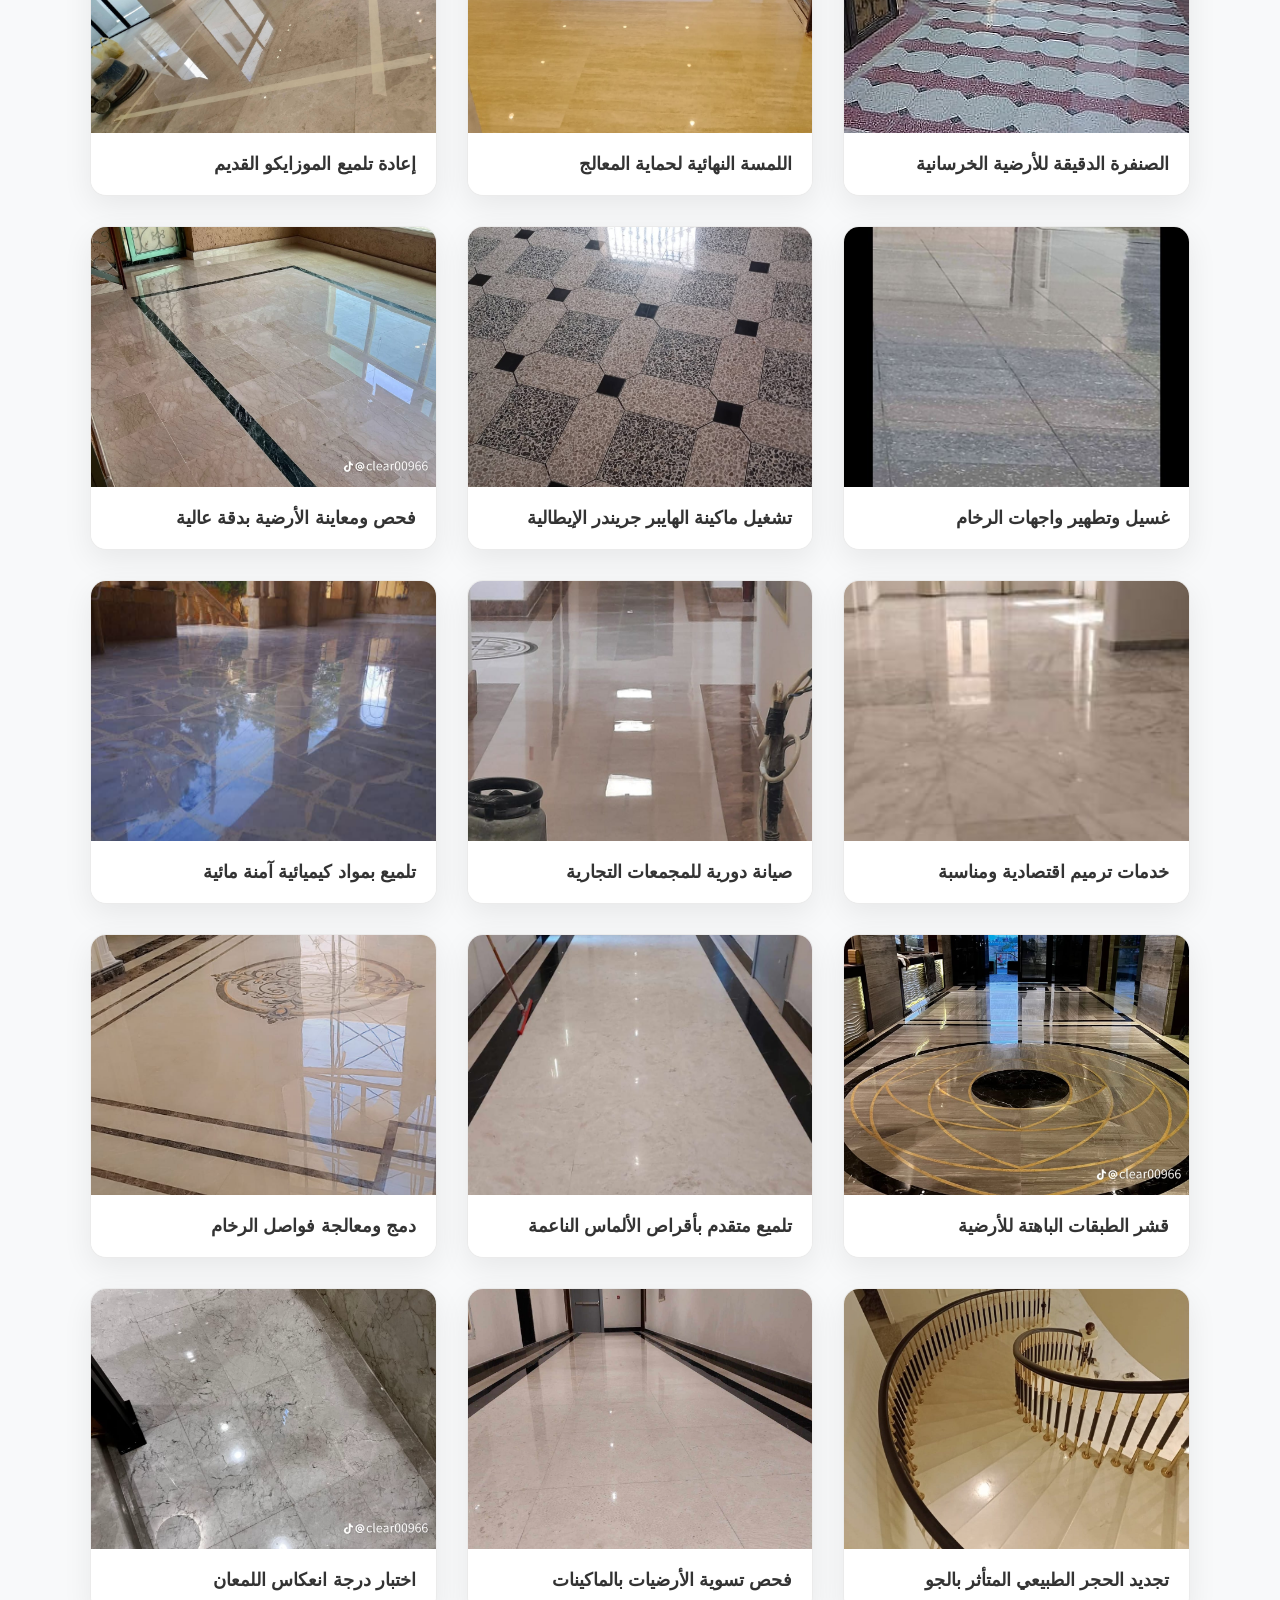
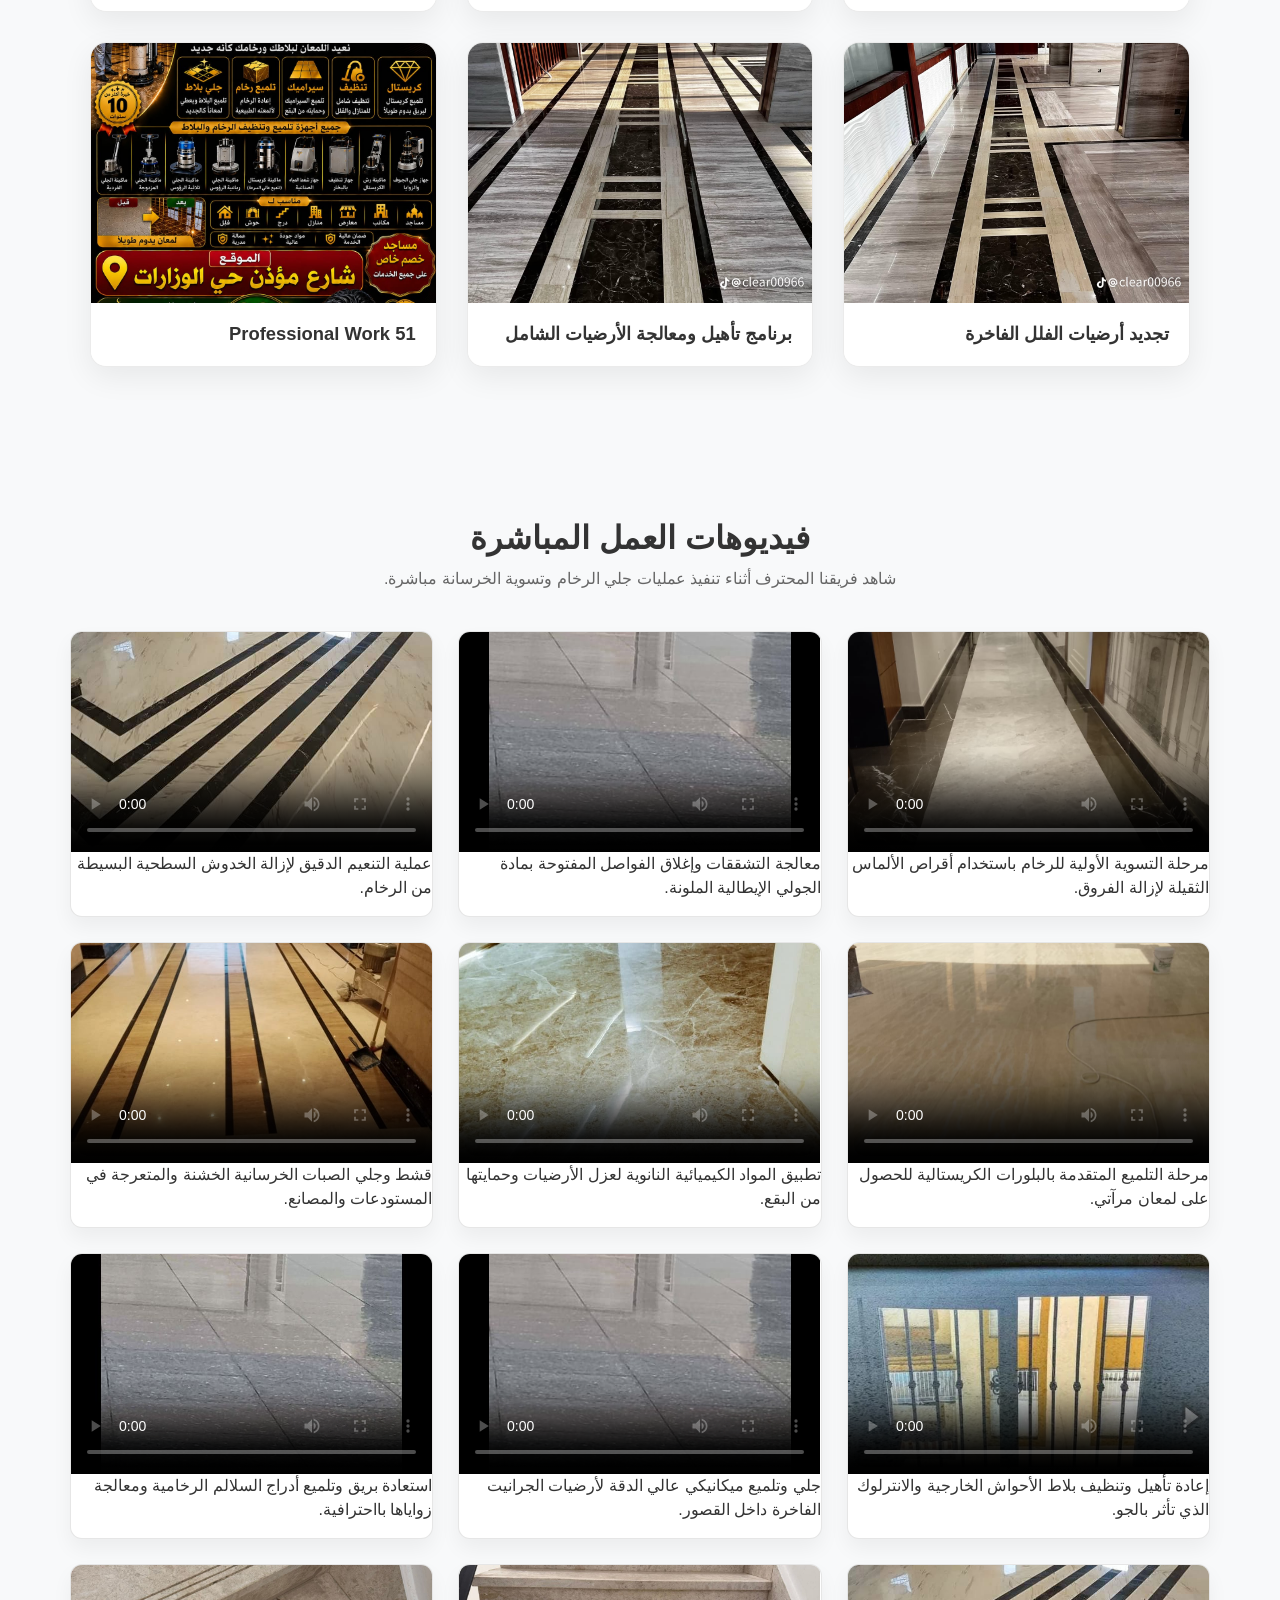
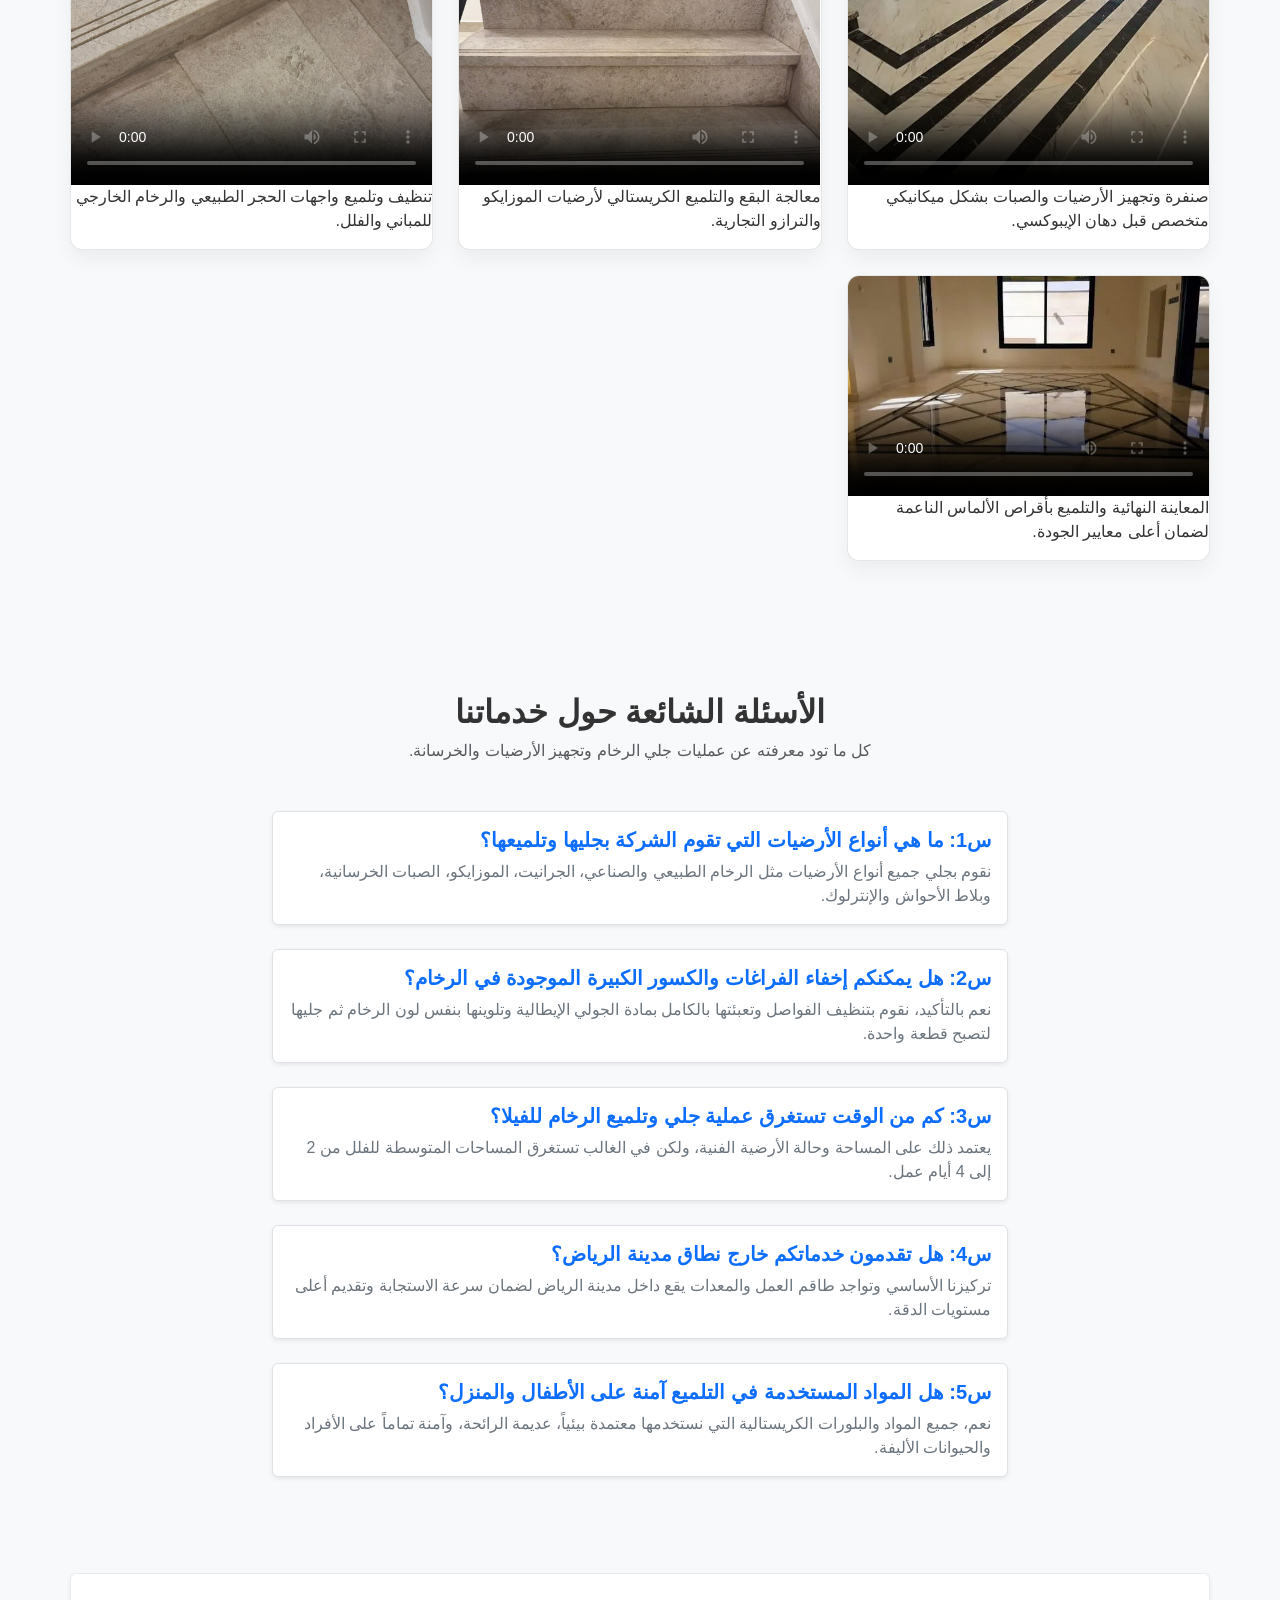
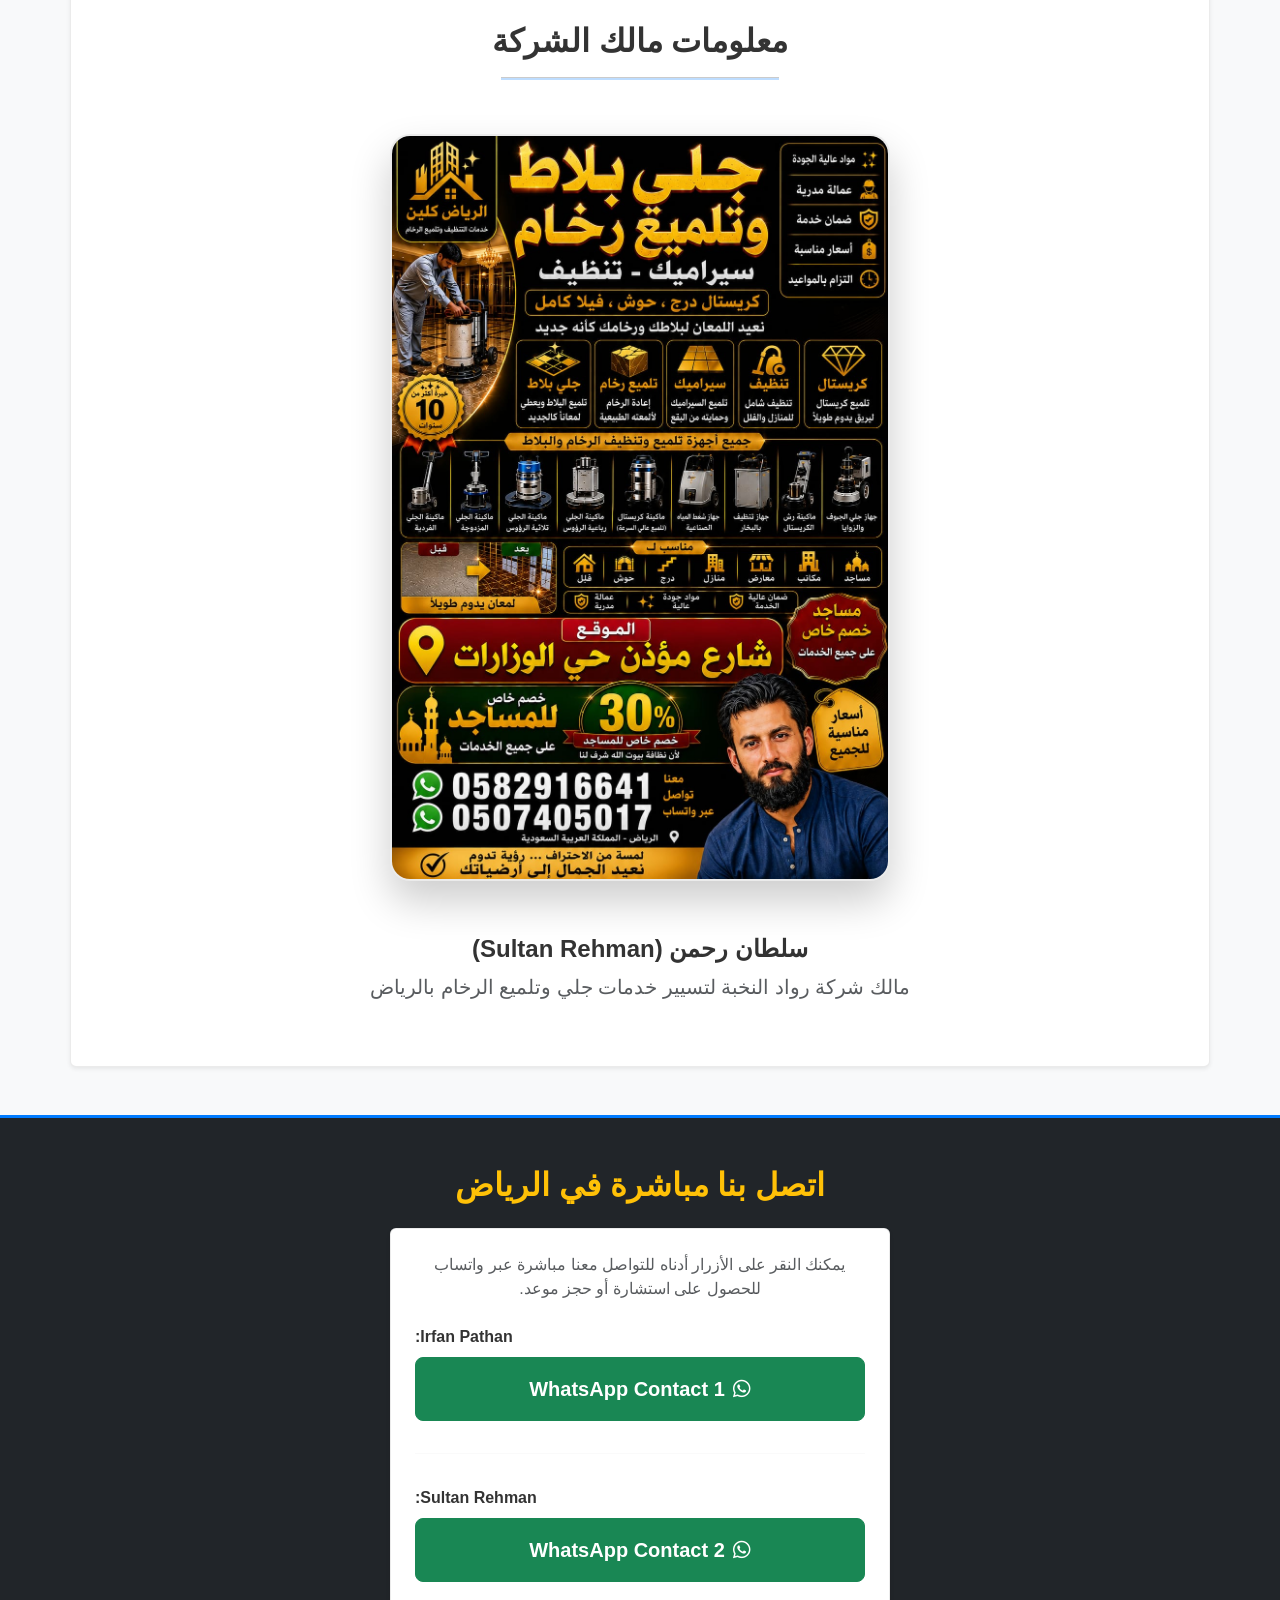
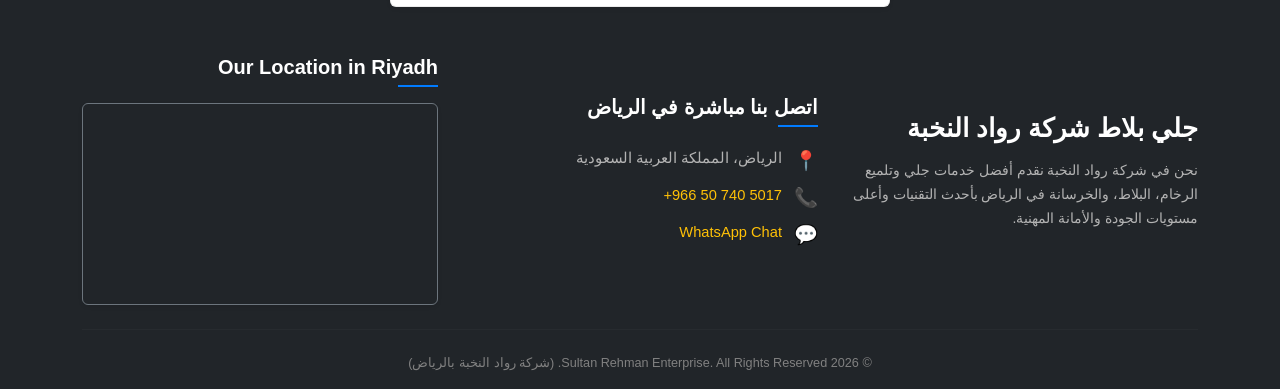
==== commit 7ea23d9c: "Update WhatsApp and phone call numbers" ====
--- a/index.html
+++ b/index.html
@@ -165,7 +165,7 @@
                   
                   <div class="mb-3">
                       <span class="d-block fw-bold mb-2 text-start" style="color: var(--text-color);">Irfan Pathan:</span>
-                      <a href="https://wa.me/966582916641" target="_blank" class="btn btn-success btn-lg w-100 py-3 fw-bold d-flex align-items-center justify-content-center gap-2">
+                      <a href="https://wa.me/966507405017" target="_blank" class="btn btn-success btn-lg w-100 py-3 fw-bold d-flex align-items-center justify-content-center gap-2">
                           <i class="fab fa-whatsapp"></i> WhatsApp Contact 1
                       </a>
                   </div>
@@ -230,8 +230,8 @@
 
   <!-- Floating Communication Bar -->
   <div class="floating-actions-bar">
-      <a href="https://wa.me/966582916641" target="_blank" class="action-btn btn-whatsapp" title="WhatsApp Chat"><i>💬</i></a>
-      <a href="tel:+966582916641" class="action-btn btn-call" title="Call Us Now"><i>📞</i></a>
+      <a href="https://wa.me/966507405017" target="_blank" class="action-btn btn-whatsapp" title="WhatsApp Chat"><i>💬</i></a>
+      <a href="tel:+966507405017" class="action-btn btn-call" title="Call Us Now"><i>📞</i></a>
   </div>
 
   <script src="https://cdn.jsdelivr.net/npm/bootstrap@5.3.2/dist/js/bootstrap.bundle.min.js"></script>
